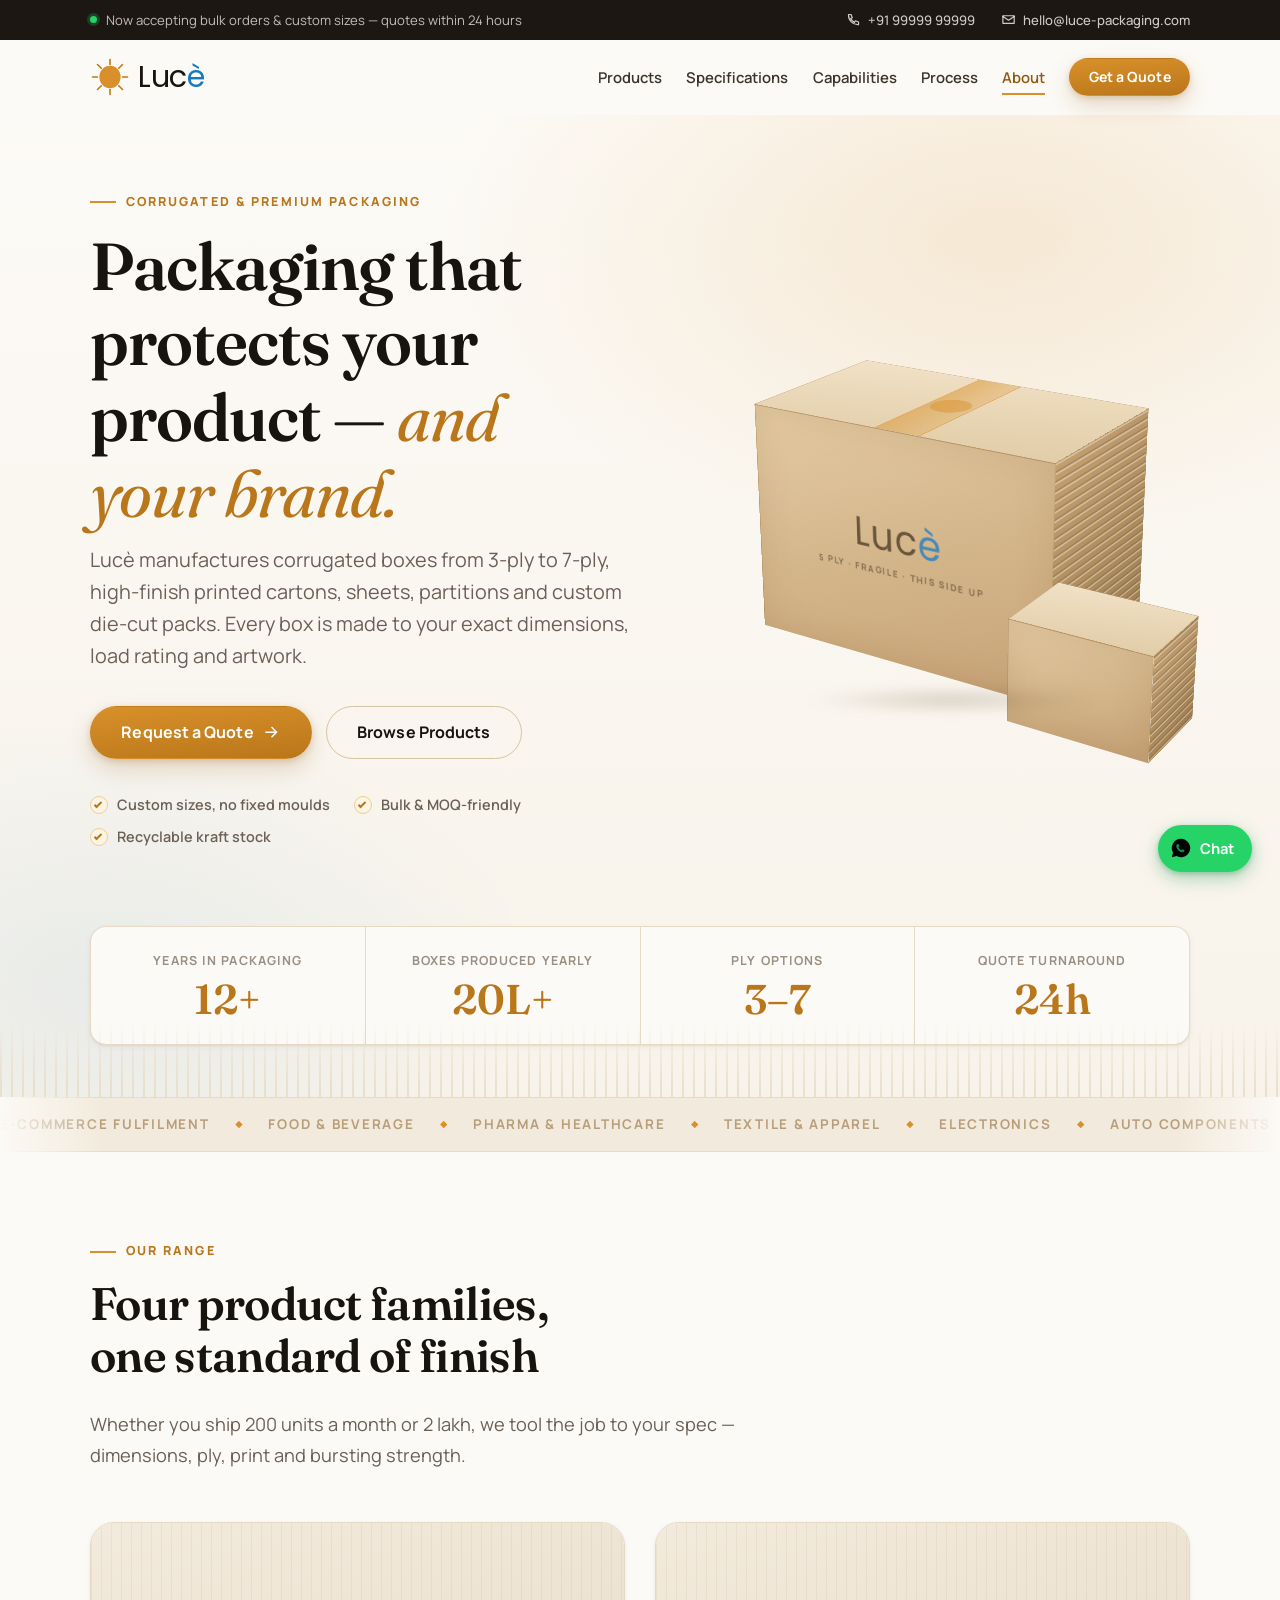
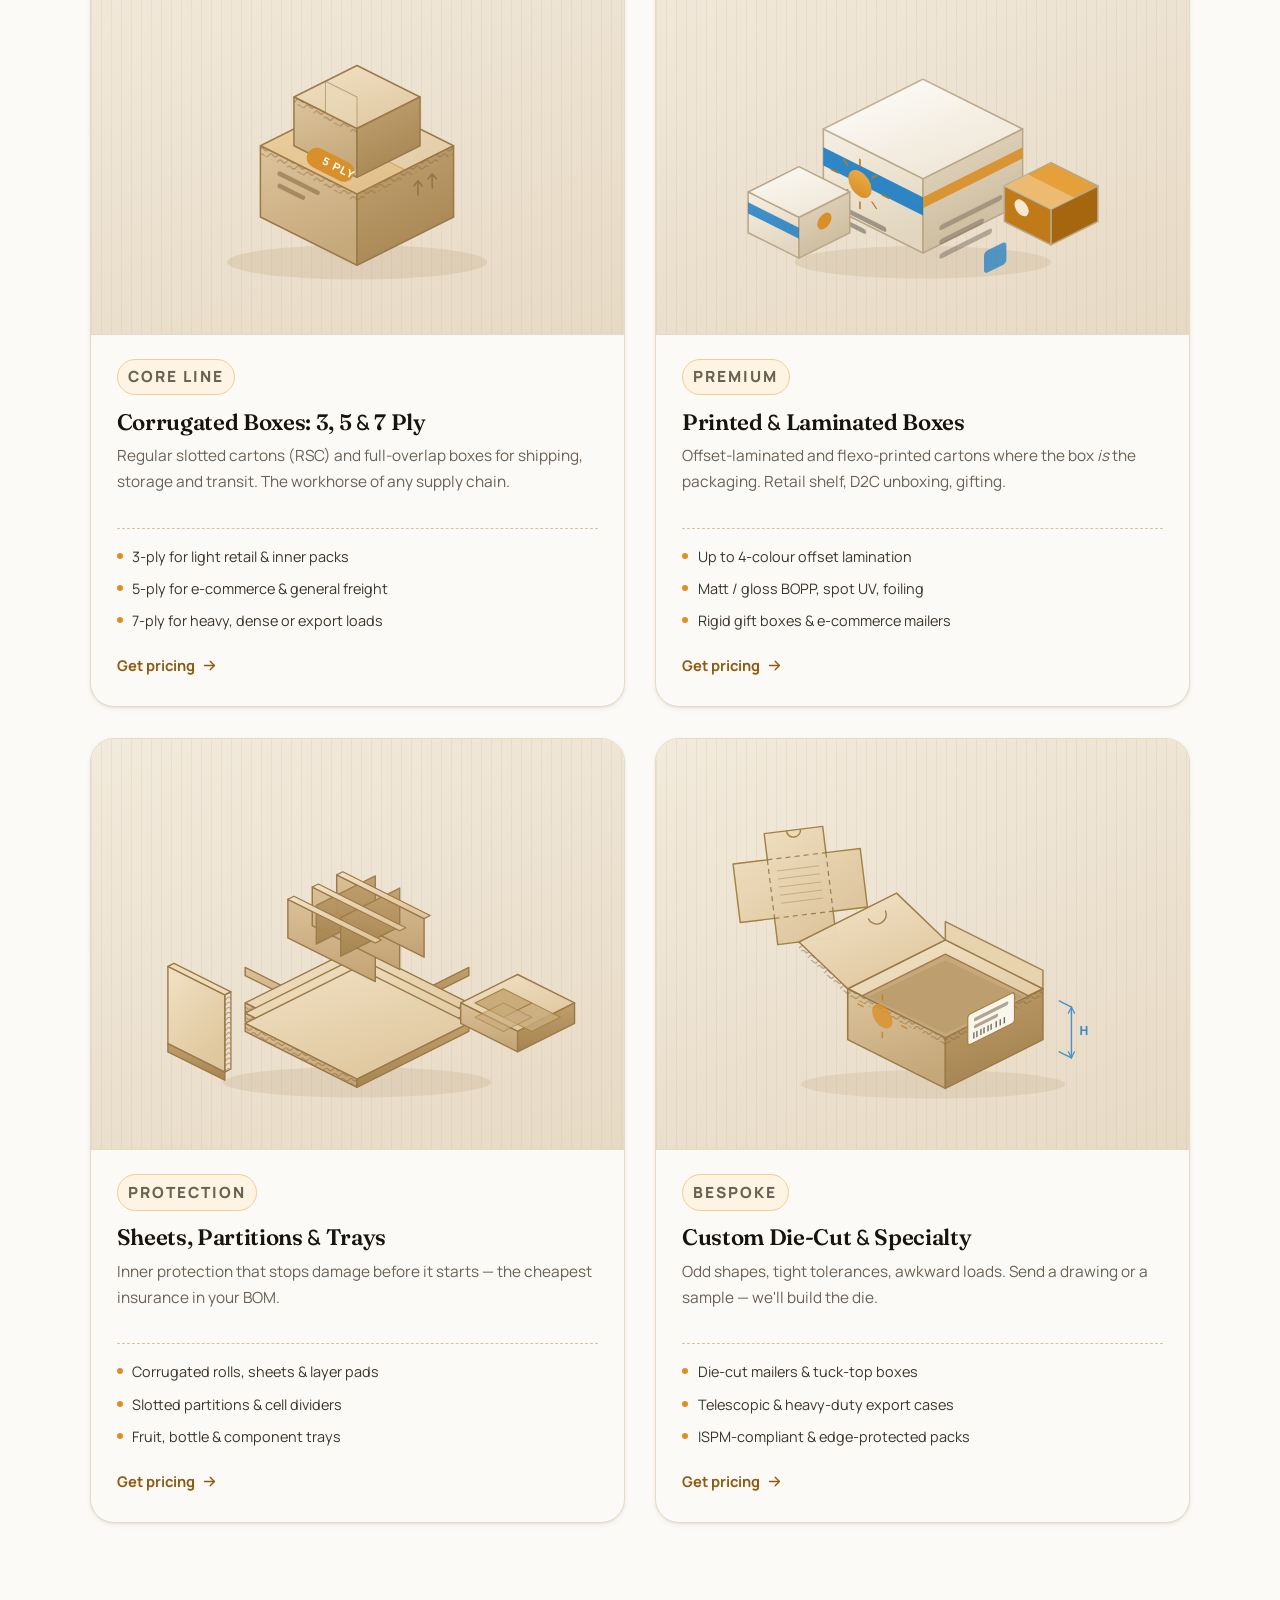
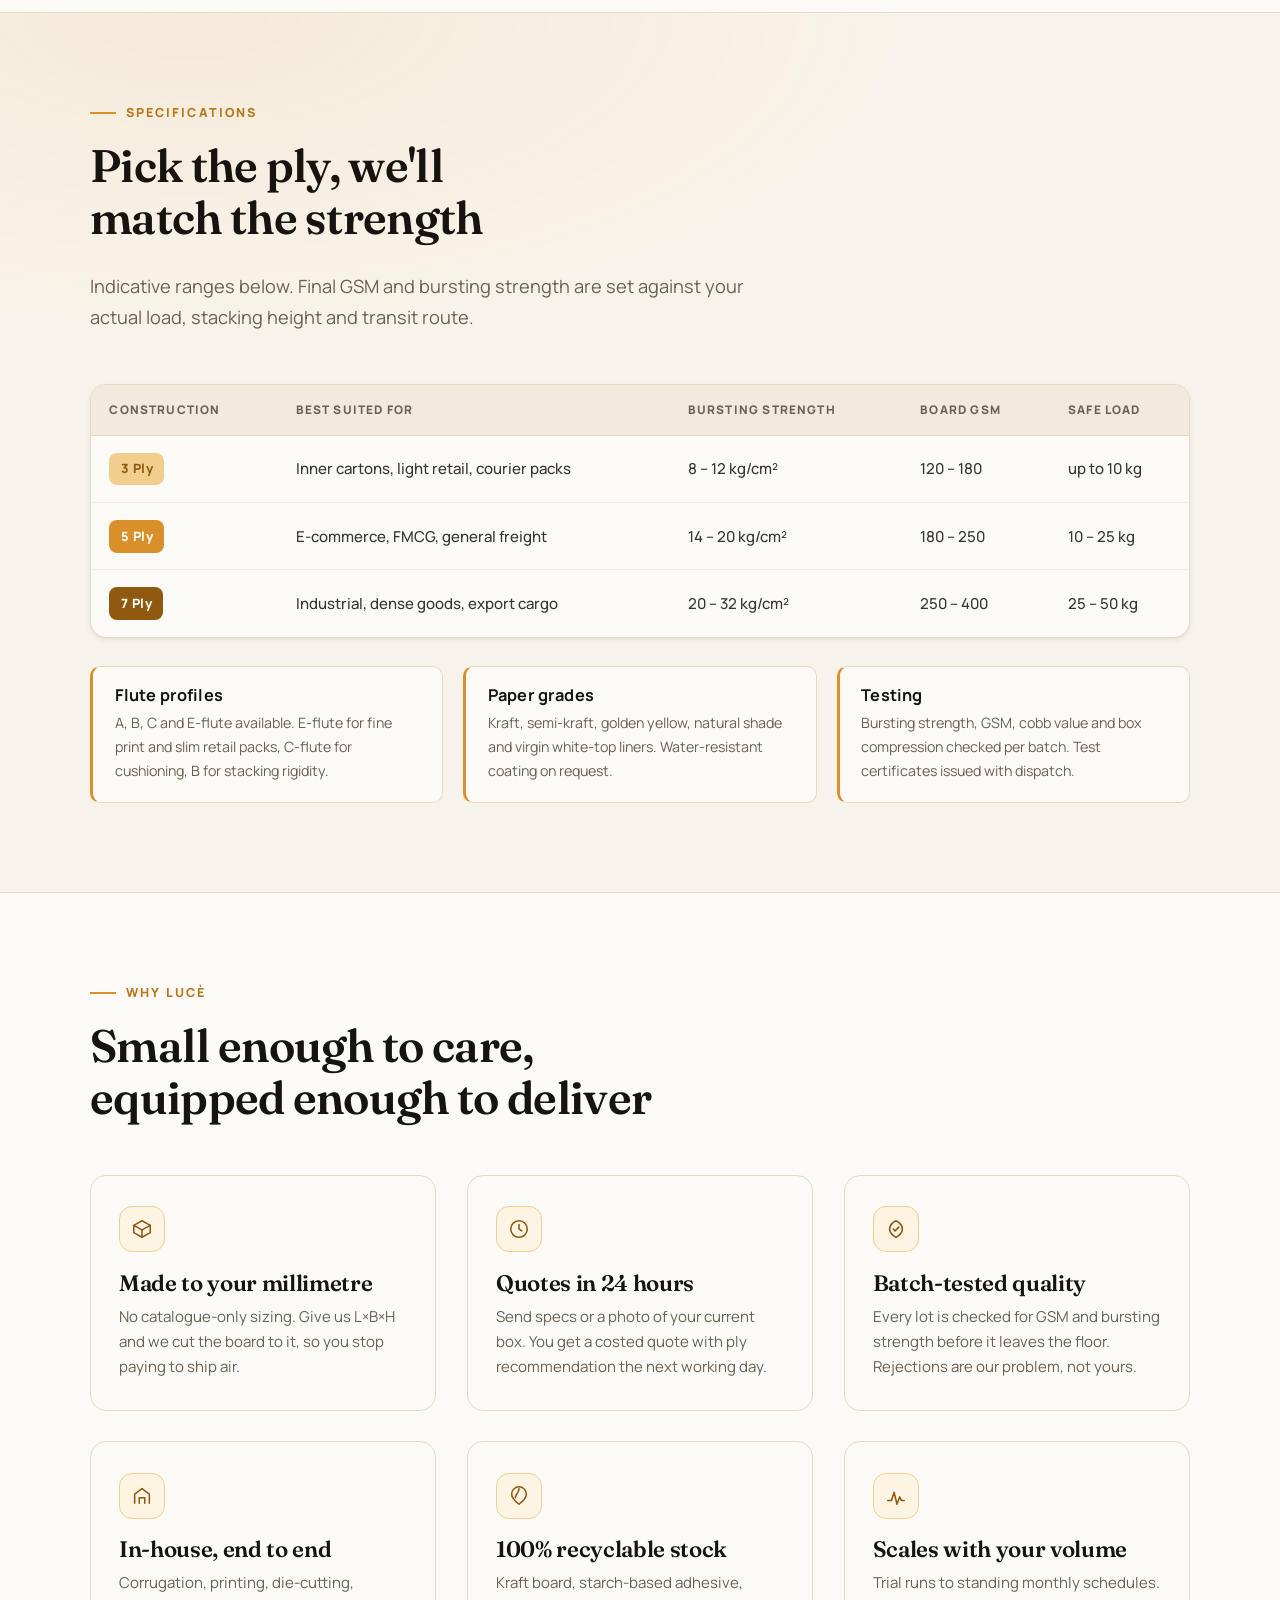
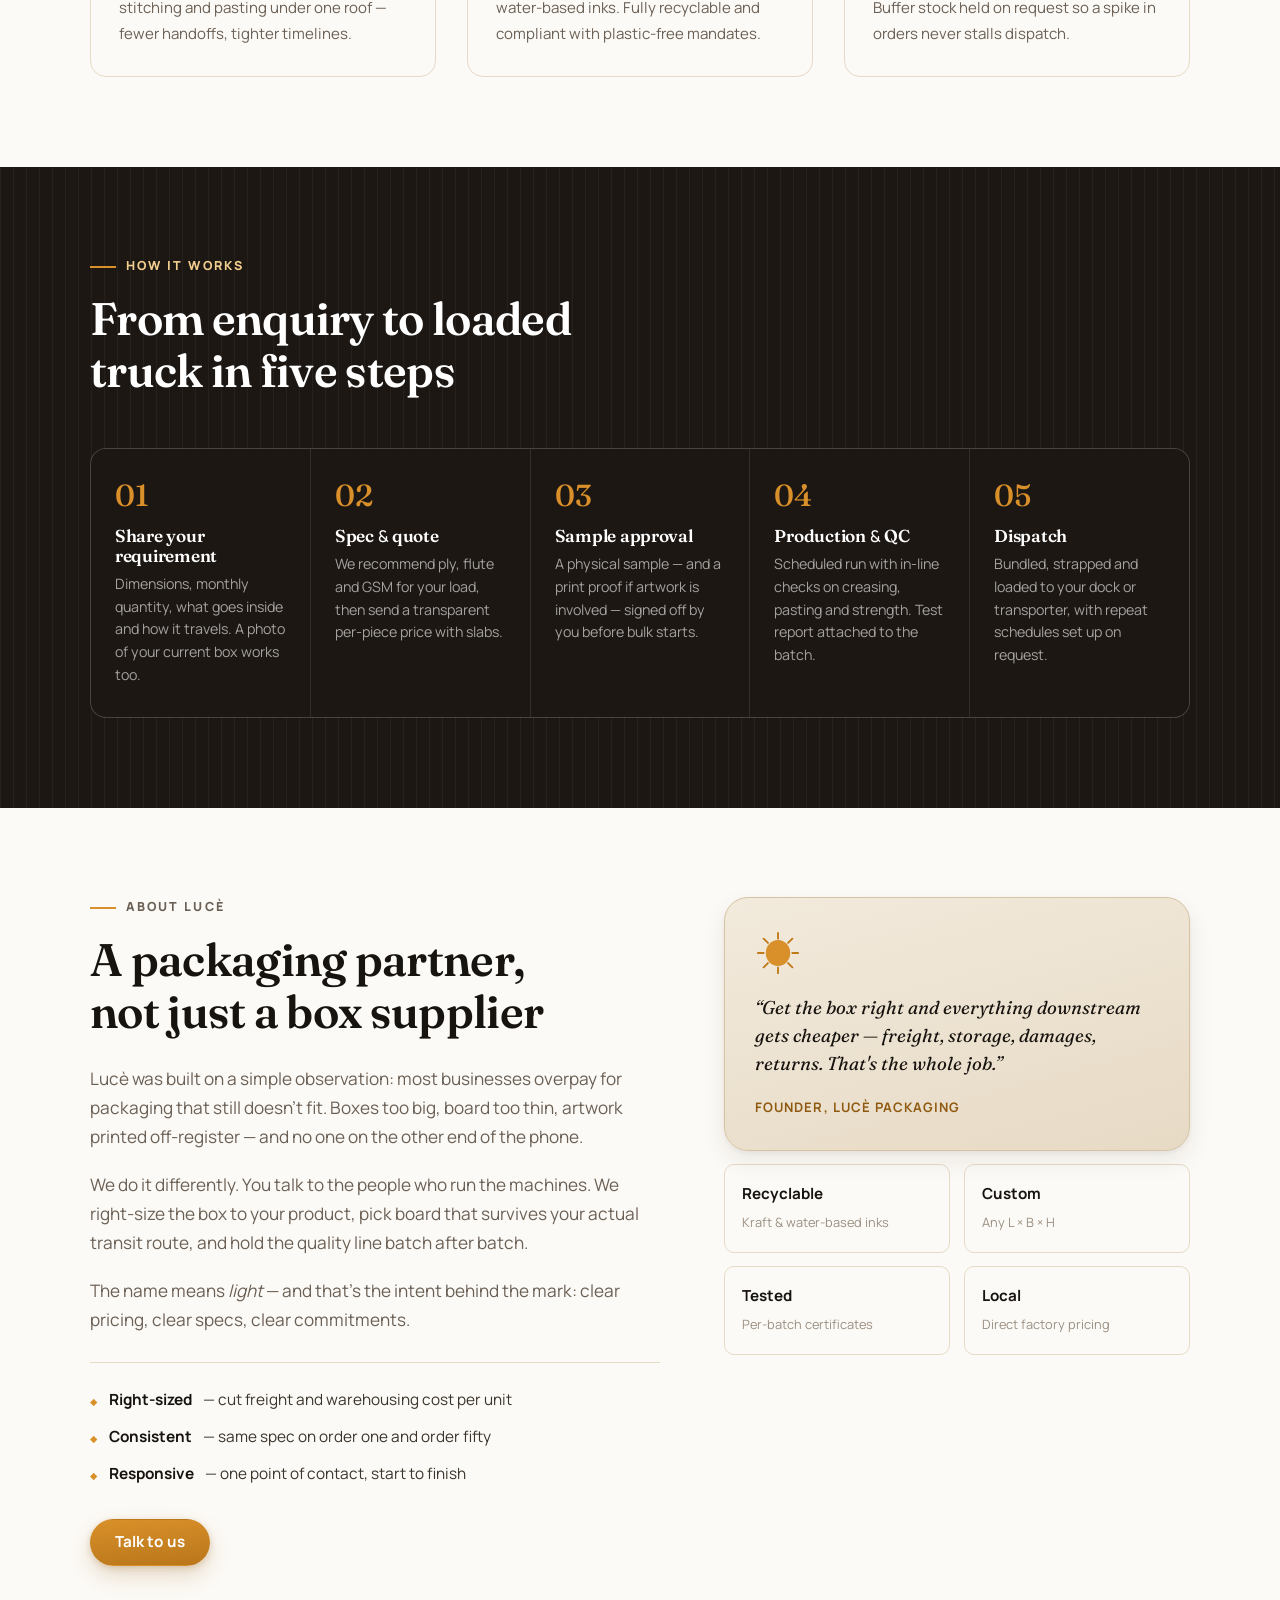
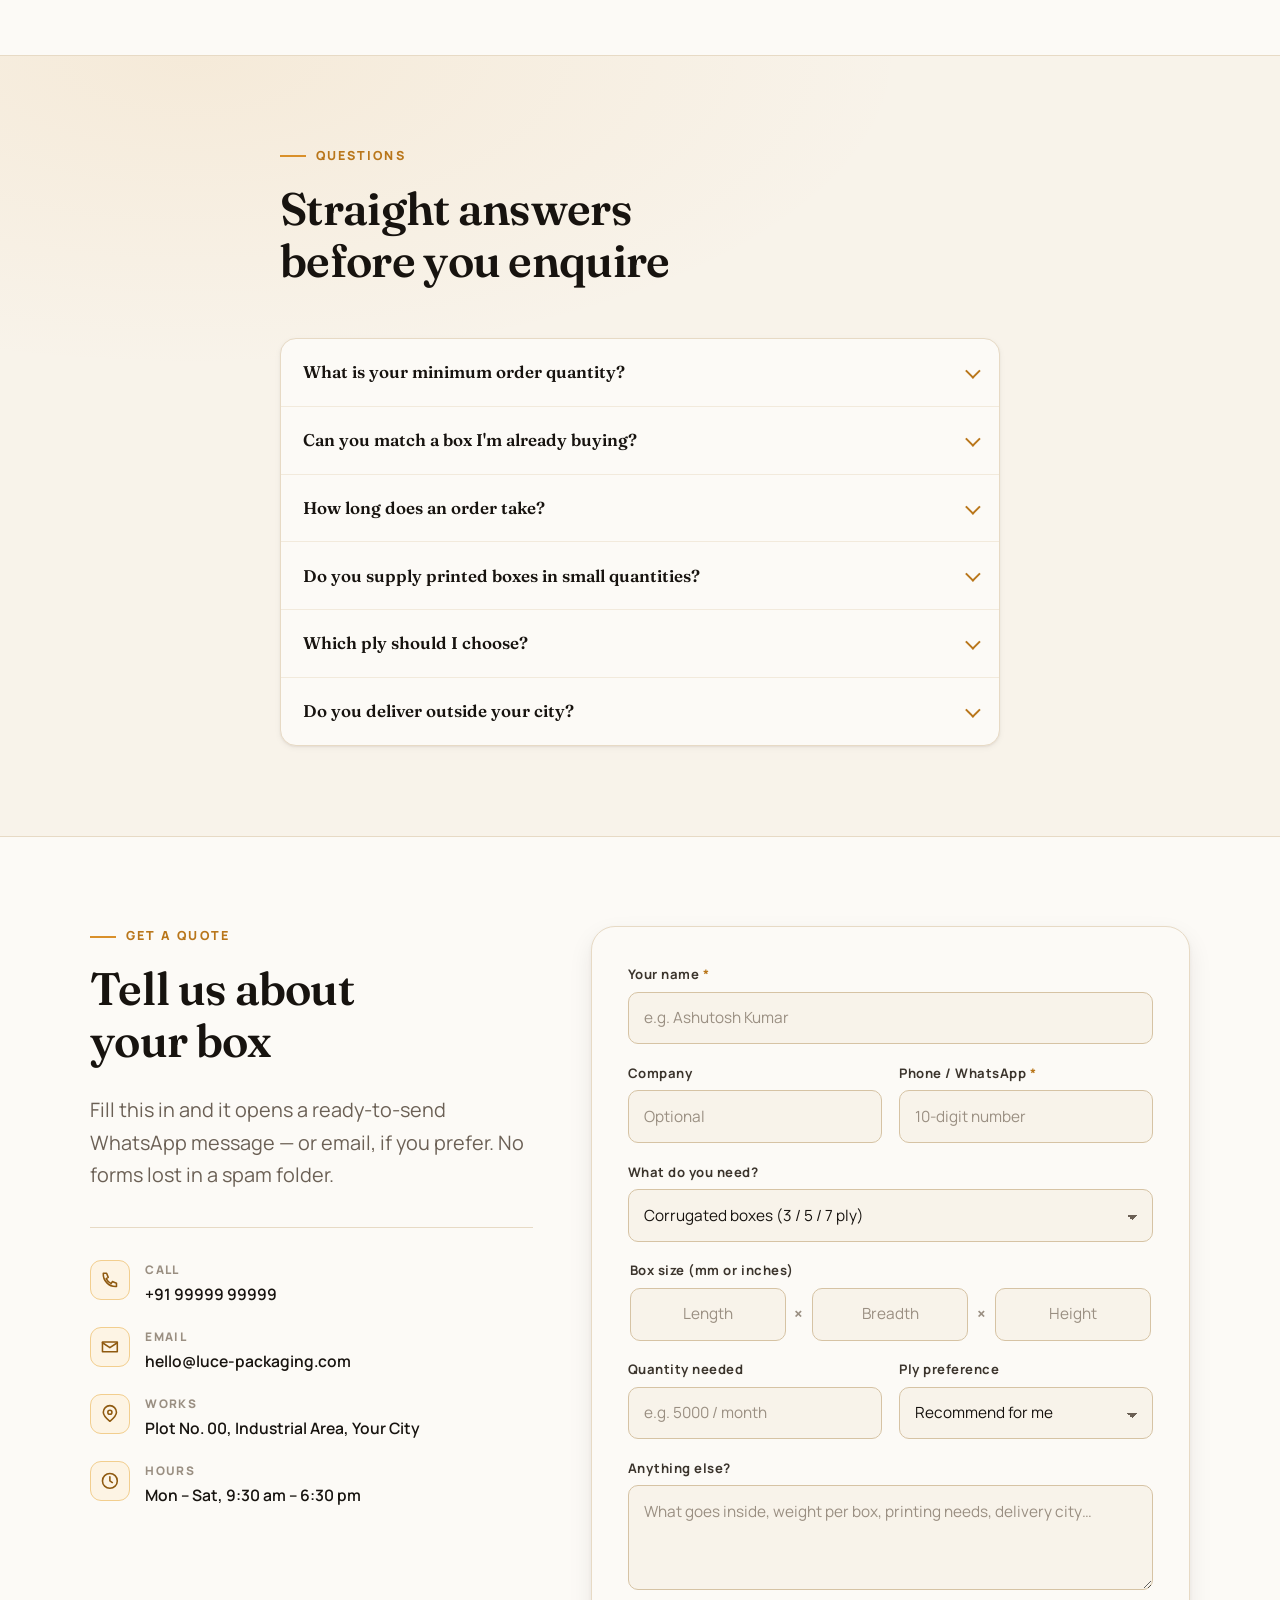
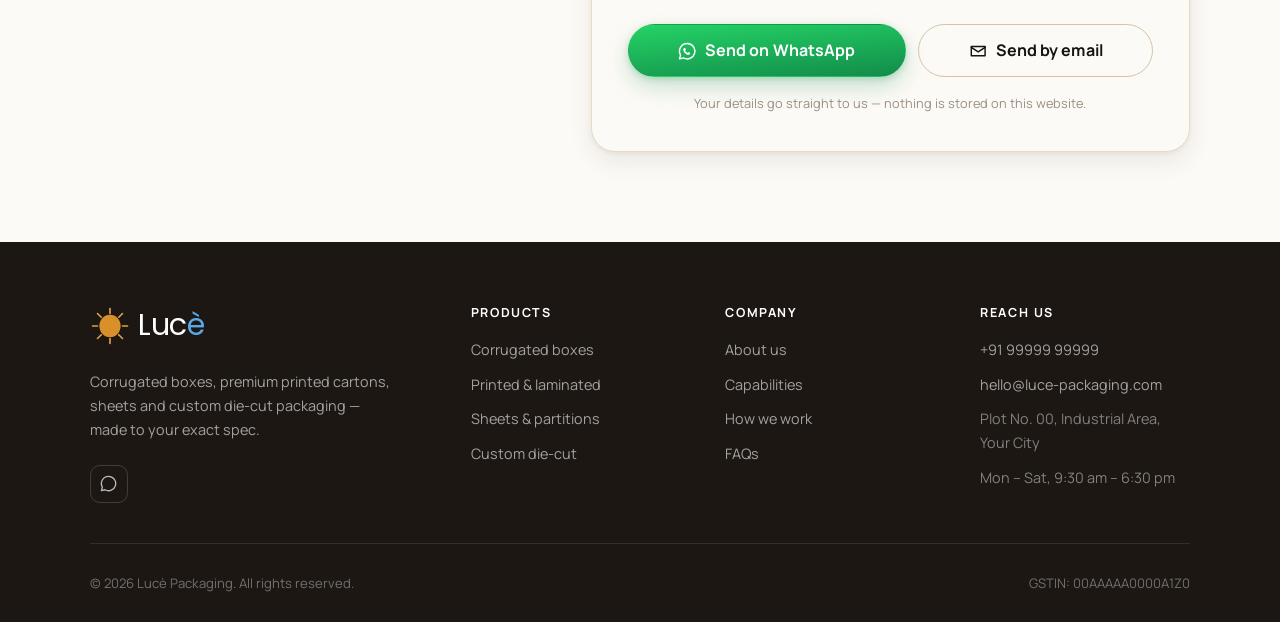
==== docs/index.html @ 80f882f8 "Convert the site to a Python static site generator The hand-written HTML is replaced by Jinja2 templ" ====
<!DOCTYPE html>
<html lang="en" class="no-js">
<head>
<meta charset="utf-8">
<meta name="viewport" content="width=device-width, initial-scale=1">
<!-- Dropped immediately so scroll-reveal styles only apply when JS can undo them.
     If JS is blocked, .no-js stays and all content renders visible. -->
<script>document.documentElement.classList.remove('no-js');</script>
<title>Lucè — Corrugated Boxes &amp; Premium Packaging Manufacturer</title>

<meta name="description" content="Lucè manufactures corrugated boxes, printed premium cartons, sheets, partitions and custom die-cut packaging. 3-ply to 7-ply, made to your exact size and strength.">
<meta name="keywords" content="corrugated box manufacturer, 5 ply boxes, printed cartons, die cut mailer, packaging sheets, partitions, export packaging">
<meta name="author" content="Lucè Packaging">
<meta name="theme-color" content="#D9902A">
<link rel="canonical" href="https://your-username.github.io/luce-packaging/">

<!-- Open Graph / social preview. Absolute URLs are required — scrapers cannot
     resolve relative paths. -->
<meta property="og:type" content="website">
<meta property="og:url" content="https://your-username.github.io/luce-packaging/">
<meta property="og:title" content="Lucè — Corrugated Boxes &amp; Premium Packaging">
<meta property="og:description" content="Corrugated boxes, printed premium cartons and custom die-cut packaging. Built to your size, strength and brand.">
<meta property="og:image" content="https://your-username.github.io/luce-packaging/static/img/og-image.png">
<meta name="twitter:card" content="summary_large_image">

<link rel="icon" href="static/img/favicon.svg" type="image/svg+xml">
<link rel="apple-touch-icon" href="static/img/favicon.svg">

<link rel="preconnect" href="https://fonts.googleapis.com">
<link rel="preconnect" href="https://fonts.gstatic.com" crossorigin>
<link href="https://fonts.googleapis.com/css2?family=Fraunces:ital,opsz,wght@0,9..144,400;0,9..144,500;0,9..144,600;1,9..144,400&family=Manrope:wght@400;500;600;700;800&family=Poppins:wght@300;400&display=swap" rel="stylesheet">

<link rel="stylesheet" href="static/css/style.css">

<!-- Contact details are rendered into the page by the build, and handed to the
     script here so the WhatsApp/email composer uses the same single source. -->
<script>window.LUCE = {"whatsapp": "919999999999", "email": "hello@luce-packaging.com", "company": "Lucè Packaging", "waValid": true};</script>

<!-- LocalBusiness structured data — helps you show up in Google -->
<script type="application/ld+json">{
  "@context": "https://schema.org",
  "@type": "LocalBusiness",
  "name": "Lucè Packaging",
  "url": "https://your-username.github.io/luce-packaging/",
  "description": "Lucè manufactures corrugated boxes, printed premium cartons, sheets, partitions and custom die-cut packaging. 3-ply to 7-ply, made to your exact size and strength.",
  "image": "https://your-username.github.io/luce-packaging/static/img/og-image.png",
  "telephone": "+919999999999",
  "email": "hello@luce-packaging.com",
  "address": {
    "@type": "PostalAddress",
    "streetAddress": "Plot No. 00, Industrial Area",
    "addressLocality": "Your City",
    "addressRegion": "Your State",
    "postalCode": "000000",
    "addressCountry": "IN"
  },
  "openingHours": "Mo-Sa 09:30-18:30"
}</script>
</head>

<body>
<a class="skip-link" href="#main">Skip to content</a>

<div class="topbar">
  <div class="wrap topbar__inner">
    <p class="topbar__note">
      <span class="dot" aria-hidden="true"></span>
      Now accepting bulk orders &amp; custom sizes — quotes within 24 hours
    </p>
    <div class="topbar__links">
      <a href="tel:+919999999999"><svg class="ico" viewBox="0 0 24 24" aria-hidden="true"><path d="M4 4h4l2 5-2.5 1.5a12 12 0 0 0 6 6L15 14l5 2v4a15 15 0 0 1-16-16Z"/></svg><span>+91 99999 99999</span></a>
      <a href="mailto:hello@luce-packaging.com"><svg class="ico" viewBox="0 0 24 24" aria-hidden="true"><path d="M3 6h18v12H3z"/><path d="m3 7 9 6 9-6"/></svg><span>hello@luce-packaging.com</span></a>
    </div>
  </div>
</div>

<header class="site-head" id="siteHead">
  <div class="wrap site-head__inner">
    <a class="logo" href="#top" aria-label="Lucè — home">
  <svg class="logo__sun" viewBox="0 0 64 64" aria-hidden="true">
  <g class="logo__rays" stroke="#C07A18" stroke-width="2.6" stroke-linecap="round">
    <line x1="32" y1="4"  x2="32" y2="12"/>
    <line x1="32" y1="52" x2="32" y2="60"/>
    <line x1="4"  y1="32" x2="12" y2="32"/>
    <line x1="52" y1="32" x2="60" y2="32"/>
    <line x1="12" y1="12" x2="18" y2="18"/>
    <line x1="46" y1="46" x2="52" y2="52"/>
    <line x1="12" y1="52" x2="18" y2="46"/>
    <line x1="46" y1="18" x2="52" y2="12"/>
  </g>
  <ellipse cx="32" cy="32" rx="17" ry="18" fill="#D9902A"/>
</svg>
  <span class="logo__word">Luc<span class="logo__accent">è</span></span>
</a>
    <nav class="nav" id="nav" aria-label="Main">      <a href="#products">Products</a>      <a href="#specs">Specifications</a>      <a href="#capability">Capabilities</a>      <a href="#process">Process</a>      <a href="#about">About</a>      <a class="btn btn--sm btn--primary nav__cta" href="#quote">Get a Quote</a>
    </nav>

    <button class="burger" id="burger" aria-label="Open menu" aria-expanded="false" aria-controls="nav">
      <span></span><span></span><span></span>
    </button>
  </div>
</header>

<main id="main">

<!-- ============================================ HERO -->
<section class="hero" id="top">
  <div class="hero__flutes" aria-hidden="true"></div>
  <div class="wrap hero__inner">

    <div class="hero__copy">
      <p class="eyebrow reveal">Corrugated &amp; Premium Packaging</p>
      <h1 class="reveal">
        Packaging that protects your product —
        <em>and your brand.</em>
      </h1>
      <p class="lede reveal">Lucè manufactures corrugated boxes from 3-ply to 7-ply, high-finish printed cartons, sheets, partitions and custom die-cut packs. Every box is made to your exact dimensions, load rating and artwork.</p>

      <div class="hero__cta reveal">
        <a class="btn btn--primary btn--lg" href="#quote">
          Request a Quote
          <svg class="ico" viewBox="0 0 24 24" aria-hidden="true"><path d="M5 12h14"/><path d="m13 6 6 6-6 6"/></svg>
        </a>
        <a class="btn btn--ghost btn--lg" href="#products">Browse Products</a>
      </div>

      <ul class="hero__ticks reveal">        <li>Custom sizes, no fixed moulds</li>        <li>Bulk &amp; MOQ-friendly</li>        <li>Recyclable kraft stock</li>      </ul>
    </div>

    <!-- Pure-CSS 3D corrugated box -->
    <div class="hero__art" aria-hidden="true">
      <div class="scene">
        <div class="box3d">
          <div class="face face--top">
            <span class="tape"></span>
            <svg class="face__mark" viewBox="0 0 64 64"><ellipse cx="32" cy="32" rx="15" ry="16" fill="#D9902A" opacity=".85"/></svg>
          </div>
          <div class="face face--front">
            <div class="stencil">
              <span class="stencil__word">Luc<i>è</i></span>
              <span class="stencil__meta">5 PLY · FRAGILE · THIS SIDE UP</span>
            </div>
          </div>
          <div class="face face--side"><span class="flutes"></span></div>
        </div>
        <div class="box3d box3d--small">
          <div class="face face--top"></div>
          <div class="face face--front"></div>
          <div class="face face--side"><span class="flutes"></span></div>
        </div>
        <div class="scene__shadow"></div>
      </div>
    </div>
  </div>

  <div class="wrap">
    <dl class="stats reveal">      <div class="stat">
        <dt>Years in packaging</dt>
        <dd><span data-count="12">12</span>+</dd>
      </div>      <div class="stat">
        <dt>Boxes produced yearly</dt>
        <dd><span data-count="20">20</span>L+</dd>
      </div>      <div class="stat">
        <dt>Ply options</dt>
        <dd>3–<span data-count="7">7</span></dd>
      </div>      <div class="stat">
        <dt>Quote turnaround</dt>
        <dd><span data-count="24">24</span>h</dd>
      </div>    </dl>
  </div>
</section>

<!-- ============================================ MARQUEE -->
<div class="marquee" aria-hidden="true">
  <div class="marquee__track">    <span>E-commerce fulfilment</span><i>◆</i>    <span>Food &amp; beverage</span><i>◆</i>    <span>Pharma &amp; healthcare</span><i>◆</i>    <span>Textile &amp; apparel</span><i>◆</i>    <span>Electronics</span><i>◆</i>    <span>Auto components</span><i>◆</i>    <span>Agri &amp; horticulture</span><i>◆</i>    <span>Export cargo</span><i>◆</i>    <span>E-commerce fulfilment</span><i>◆</i>    <span>Food &amp; beverage</span><i>◆</i>    <span>Pharma &amp; healthcare</span><i>◆</i>    <span>Textile &amp; apparel</span><i>◆</i>    <span>Electronics</span><i>◆</i>    <span>Auto components</span><i>◆</i>    <span>Agri &amp; horticulture</span><i>◆</i>    <span>Export cargo</span><i>◆</i>  </div>
</div>

<!-- ============================================ PRODUCTS -->
<section class="section" id="products">
  <div class="wrap">
    <header class="sec-head reveal">
      <p class="eyebrow">Our Range</p>
      <h2>Four product families, one standard of finish</h2>
      <p class="sec-head__sub">Whether you ship 200 units a month or 2 lakh, we tool the job to your spec — dimensions, ply, print and bursting strength.</p>
    </header>

    <div class="cards">      <article class="card reveal">
        <div class="card__media">
          <img src="static/img/prod-corrugated.svg" alt="Stacked plain corrugated shipping cartons in kraft brown" loading="lazy" width="480" height="360">
        </div>
        <div class="card__body">
          <p class="card__tag">Core line</p>
          <h3>Corrugated Boxes: 3, 5 <span class="amp">&amp;</span> 7 Ply</h3>
          <p>Regular slotted cartons (RSC) and full-overlap boxes for shipping, storage and transit. The workhorse of any supply chain.</p>
          <ul class="card__list">            <li>3-ply for light retail &amp; inner packs</li>            <li>5-ply for e-commerce &amp; general freight</li>            <li>7-ply for heavy, dense or export loads</li>          </ul>
          <a class="link-arrow" href="#quote">Get pricing<svg class="ico" viewBox="0 0 24 24" aria-hidden="true"><path d="M5 12h14"/><path d="m13 6 6 6-6 6"/></svg></a>
        </div>
      </article>      <article class="card reveal">
        <div class="card__media">
          <img src="static/img/prod-printed.svg" alt="Multi-colour printed premium gift and mailer boxes" loading="lazy" width="480" height="360">
        </div>
        <div class="card__body">
          <p class="card__tag">Premium</p>
          <h3>Printed <span class="amp">&amp;</span> Laminated Boxes</h3>
          <p>Offset-laminated and flexo-printed cartons where the box <em>is</em> the packaging. Retail shelf, D2C unboxing, gifting.</p>
          <ul class="card__list">            <li>Up to 4-colour offset lamination</li>            <li>Matt / gloss BOPP, spot UV, foiling</li>            <li>Rigid gift boxes &amp; e-commerce mailers</li>          </ul>
          <a class="link-arrow" href="#quote">Get pricing<svg class="ico" viewBox="0 0 24 24" aria-hidden="true"><path d="M5 12h14"/><path d="m13 6 6 6-6 6"/></svg></a>
        </div>
      </article>      <article class="card reveal">
        <div class="card__media">
          <img src="static/img/prod-sheets.svg" alt="Corrugated sheets, partition dividers and layer pads" loading="lazy" width="480" height="360">
        </div>
        <div class="card__body">
          <p class="card__tag">Protection</p>
          <h3>Sheets, Partitions <span class="amp">&amp;</span> Trays</h3>
          <p>Inner protection that stops damage before it starts — the cheapest insurance in your BOM.</p>
          <ul class="card__list">            <li>Corrugated rolls, sheets &amp; layer pads</li>            <li>Slotted partitions &amp; cell dividers</li>            <li>Fruit, bottle &amp; component trays</li>          </ul>
          <a class="link-arrow" href="#quote">Get pricing<svg class="ico" viewBox="0 0 24 24" aria-hidden="true"><path d="M5 12h14"/><path d="m13 6 6 6-6 6"/></svg></a>
        </div>
      </article>      <article class="card reveal">
        <div class="card__media">
          <img src="static/img/prod-diecut.svg" alt="Custom die-cut mailer box shown flat and assembled" loading="lazy" width="480" height="360">
        </div>
        <div class="card__body">
          <p class="card__tag">Bespoke</p>
          <h3>Custom Die-Cut <span class="amp">&amp;</span> Specialty</h3>
          <p>Odd shapes, tight tolerances, awkward loads. Send a drawing or a sample — we'll build the die.</p>
          <ul class="card__list">            <li>Die-cut mailers &amp; tuck-top boxes</li>            <li>Telescopic &amp; heavy-duty export cases</li>            <li>ISPM-compliant &amp; edge-protected packs</li>          </ul>
          <a class="link-arrow" href="#quote">Get pricing<svg class="ico" viewBox="0 0 24 24" aria-hidden="true"><path d="M5 12h14"/><path d="m13 6 6 6-6 6"/></svg></a>
        </div>
      </article>    </div>
  </div>
</section>

<!-- ============================================ SPECS -->
<section class="section section--kraft" id="specs">
  <div class="wrap">
    <header class="sec-head reveal">
      <p class="eyebrow">Specifications</p>
      <h2>Pick the ply, we&#39;ll match the strength</h2>
      <p class="sec-head__sub">Indicative ranges below. Final GSM and bursting strength are set against your actual load, stacking height and transit route.</p>
    </header>

    <div class="table-scroll reveal">
      <table class="spec-table">
        <caption class="sr-only">Corrugated board specifications by ply count</caption>
        <thead>
          <tr>            <th scope="col">Construction</th>            <th scope="col">Best suited for</th>            <th scope="col">Bursting strength</th>            <th scope="col">Board GSM</th>            <th scope="col">Safe load</th>          </tr>
        </thead>
        <tbody>          <tr>
            <th scope="row"><span class="ply-chip ply-chip--3">3 Ply</span></th>            <td>Inner cartons, light retail, courier packs</td>            <td>8 – 12 kg/cm²</td>            <td>120 – 180</td>            <td>up to 10 kg</td>          </tr>          <tr>
            <th scope="row"><span class="ply-chip ply-chip--5">5 Ply</span></th>            <td>E-commerce, FMCG, general freight</td>            <td>14 – 20 kg/cm²</td>            <td>180 – 250</td>            <td>10 – 25 kg</td>          </tr>          <tr>
            <th scope="row"><span class="ply-chip ply-chip--7">7 Ply</span></th>            <td>Industrial, dense goods, export cargo</td>            <td>20 – 32 kg/cm²</td>            <td>250 – 400</td>            <td>25 – 50 kg</td>          </tr>        </tbody>
      </table>
    </div>

    <div class="spec-notes reveal">      <div class="note">
        <h4>Flute profiles</h4>
        <p>A, B, C and E-flute available. E-flute for fine print and slim retail packs, C-flute for cushioning, B for stacking rigidity.</p>
      </div>      <div class="note">
        <h4>Paper grades</h4>
        <p>Kraft, semi-kraft, golden yellow, natural shade and virgin white-top liners. Water-resistant coating on request.</p>
      </div>      <div class="note">
        <h4>Testing</h4>
        <p>Bursting strength, GSM, cobb value and box compression checked per batch. Test certificates issued with dispatch.</p>
      </div>    </div>
  </div>
</section>

<!-- ============================================ CAPABILITIES -->
<section class="section" id="capability">
  <div class="wrap">
    <header class="sec-head reveal">
      <p class="eyebrow">Why Lucè</p>
      <h2>Small enough to care, equipped enough to deliver</h2>
    </header>

    <div class="feature-grid">      <div class="feature reveal">
        <svg class="feature__ico" viewBox="0 0 24 24" aria-hidden="true"><path d="M3 8l9-5 9 5-9 5-9-5Z"/><path d="M3 8v8l9 5 9-5V8"/><path d="M12 13v8"/></svg>
        <h3>Made to your millimetre</h3>
        <p>No catalogue-only sizing. Give us L×B×H and we cut the board to it, so you stop paying to ship air.</p>
      </div>      <div class="feature reveal">
        <svg class="feature__ico" viewBox="0 0 24 24" aria-hidden="true"><circle cx="12" cy="12" r="9"/><path d="M12 7v5l3 2"/></svg>
        <h3>Quotes in 24 hours</h3>
        <p>Send specs or a photo of your current box. You get a costed quote with ply recommendation the next working day.</p>
      </div>      <div class="feature reveal">
        <svg class="feature__ico" viewBox="0 0 24 24" aria-hidden="true"><path d="M12 3s7 3 7 9-7 9-7 9-7-3-7-9 7-9 7-9Z"/><path d="M9 12l2 2 4-4"/></svg>
        <h3>Batch-tested quality</h3>
        <p>Every lot is checked for GSM and bursting strength before it leaves the floor. Rejections are our problem, not yours.</p>
      </div>      <div class="feature reveal">
        <svg class="feature__ico" viewBox="0 0 24 24" aria-hidden="true"><path d="M4 20V10l8-6 8 6v10"/><path d="M9 20v-6h6v6"/></svg>
        <h3>In-house, end to end</h3>
        <p>Corrugation, printing, die-cutting, stitching and pasting under one roof — fewer handoffs, tighter timelines.</p>
      </div>      <div class="feature reveal">
        <svg class="feature__ico" viewBox="0 0 24 24" aria-hidden="true"><path d="M12 21c5-4 8-7.5 8-11a8 8 0 1 0-16 0c0 3.5 3 7 8 11Z"/><path d="M12 4c0 5-4 6-4 10"/></svg>
        <h3>100% recyclable stock</h3>
        <p>Kraft board, starch-based adhesive, water-based inks. Fully recyclable and compliant with plastic-free mandates.</p>
      </div>      <div class="feature reveal">
        <svg class="feature__ico" viewBox="0 0 24 24" aria-hidden="true"><path d="M3 17h4l3-9 3 13 3-8 2 4h3"/></svg>
        <h3>Scales with your volume</h3>
        <p>Trial runs to standing monthly schedules. Buffer stock held on request so a spike in orders never stalls dispatch.</p>
      </div>    </div>
  </div>
</section>

<!-- ============================================ PROCESS -->
<section class="section section--dark" id="process">
  <div class="wrap">
    <header class="sec-head sec-head--light reveal">
      <p class="eyebrow">How it works</p>
      <h2>From enquiry to loaded truck in five steps</h2>
    </header>

    <ol class="steps">      <li class="step reveal">
        <span class="step__num">01</span>
        <h3>Share your requirement</h3>
        <p>Dimensions, monthly quantity, what goes inside and how it travels. A photo of your current box works too.</p>
      </li>      <li class="step reveal">
        <span class="step__num">02</span>
        <h3>Spec <span class="amp">&amp;</span> quote</h3>
        <p>We recommend ply, flute and GSM for your load, then send a transparent per-piece price with slabs.</p>
      </li>      <li class="step reveal">
        <span class="step__num">03</span>
        <h3>Sample approval</h3>
        <p>A physical sample — and a print proof if artwork is involved — signed off by you before bulk starts.</p>
      </li>      <li class="step reveal">
        <span class="step__num">04</span>
        <h3>Production <span class="amp">&amp;</span> QC</h3>
        <p>Scheduled run with in-line checks on creasing, pasting and strength. Test report attached to the batch.</p>
      </li>      <li class="step reveal">
        <span class="step__num">05</span>
        <h3>Dispatch</h3>
        <p>Bundled, strapped and loaded to your dock or transporter, with repeat schedules set up on request.</p>
      </li>    </ol>
  </div>
</section>

<!-- ============================================ ABOUT -->
<section class="section" id="about">
  <div class="wrap about">
    <div class="about__copy reveal">
      <p class="eyebrow">About Lucè</p>
      <h2>A packaging partner, not just a box supplier</h2>      <p>Lucè was built on a simple observation: most businesses overpay for packaging that still doesn't fit. Boxes too big, board too thin, artwork printed off-register — and no one on the other end of the phone.</p>      <p>We do it differently. You talk to the people who run the machines. We right-size the box to your product, pick board that survives your actual transit route, and hold the quality line batch after batch.</p>      <p>The name means <em>light</em> — and that's the intent behind the mark: clear pricing, clear specs, clear commitments.</p>
      <ul class="about__points">        <li><strong>Right-sized</strong> — cut freight and warehousing cost per unit</li>        <li><strong>Consistent</strong> — same spec on order one and order fifty</li>        <li><strong>Responsive</strong> — one point of contact, start to finish</li>      </ul>

      <a class="btn btn--primary" href="#quote">Talk to us</a>
    </div>

    <aside class="about__panel reveal">
      <div class="panel-card">
        <svg class="panel-card__sun" viewBox="0 0 64 64" aria-hidden="true">
  <g stroke="#C07A18" stroke-width="2.6" stroke-linecap="round">
    <line x1="32" y1="4"  x2="32" y2="12"/>
    <line x1="32" y1="52" x2="32" y2="60"/>
    <line x1="4"  y1="32" x2="12" y2="32"/>
    <line x1="52" y1="32" x2="60" y2="32"/>
    <line x1="12" y1="12" x2="18" y2="18"/>
    <line x1="46" y1="46" x2="52" y2="52"/>
    <line x1="12" y1="52" x2="18" y2="46"/>
    <line x1="46" y1="18" x2="52" y2="12"/>
  </g>
  <ellipse cx="32" cy="32" rx="17" ry="18" fill="#D9902A"/>
</svg>
        <blockquote>&ldquo;Get the box right and everything downstream gets cheaper — freight, storage, damages, returns. That&#39;s the whole job.&rdquo;</blockquote>
        <p class="panel-card__by">Founder, Lucè Packaging</p>
      </div>

      <div class="mini-grid">        <div class="mini"><strong>Recyclable</strong><span>Kraft &amp; water-based inks</span></div>        <div class="mini"><strong>Custom</strong><span>Any L × B × H</span></div>        <div class="mini"><strong>Tested</strong><span>Per-batch certificates</span></div>        <div class="mini"><strong>Local</strong><span>Direct factory pricing</span></div>      </div>
    </aside>
  </div>
</section>

<!-- ============================================ FAQ -->
<section class="section section--kraft" id="faq">
  <div class="wrap wrap--narrow">
    <header class="sec-head reveal">
      <p class="eyebrow">Questions</p>
      <h2>Straight answers before you enquire</h2>
    </header>

    <div class="faq reveal">      <details>
        <summary>What is your minimum order quantity?</summary>
        <p>It depends on the size and whether printing is involved. Plain corrugated boxes start low, printed cartons need a larger run to justify plate and die costs. Tell us your monthly volume and we&#39;ll tell you honestly whether it&#39;s viable — or suggest a cheaper route.</p>
      </details>      <details>
        <summary>Can you match a box I&#39;m already buying?</summary>
        <p>Yes. Send a photo with a measuring tape across the length, or courier a sample. We&#39;ll reverse-engineer the size, ply and board grade and quote against it like-for-like.</p>
      </details>      <details>
        <summary>How long does an order take?</summary>
        <p>Plain repeat orders typically dispatch within a few working days of confirmation. First-time printed jobs take longer because of die-making and proofing. You get a committed date with the quote, not a vague estimate.</p>
      </details>      <details>
        <summary>Do you supply printed boxes in small quantities?</summary>
        <p>For low volumes we usually suggest a plain box with a single-colour flexo print or a printed label — you get branding without paying for offset lamination setup. We&#39;ll walk you through the cost difference.</p>
      </details>      <details>
        <summary>Which ply should I choose?</summary>
        <p>Rough guide: under 10 kg and travelling short distances, 3-ply. E-commerce or general freight, 5-ply. Heavy, dense or export, 7-ply. Stacking height matters as much as weight — share both and we&#39;ll spec it properly.</p>
      </details>      <details>
        <summary>Do you deliver outside your city?</summary>
        <p>Yes, through transporters for bulk consignments. Freight is quoted separately and transparently so you can compare against your own logistics.</p>
      </details>    </div>
  </div>
</section>

<!-- ============================================ QUOTE -->
<section class="section" id="quote">
  <div class="wrap">
    <div class="quote">

      <div class="quote__intro reveal">
        <p class="eyebrow">Get a quote</p>
        <h2>Tell us about your box</h2>
        <p class="lede">Fill this in and it opens a ready-to-send WhatsApp message — or email, if you prefer. No forms lost in a spam folder.</p>

        <ul class="quote__contact">
          <li>
            <span class="quote__ico"><svg class="ico" viewBox="0 0 24 24" aria-hidden="true"><path d="M4 4h4l2 5-2.5 1.5a12 12 0 0 0 6 6L15 14l5 2v4a15 15 0 0 1-16-16Z"/></svg></span>
            <div><strong>Call</strong><a href="tel:+919999999999">+91 99999 99999</a></div>
          </li>
          <li>
            <span class="quote__ico"><svg class="ico" viewBox="0 0 24 24" aria-hidden="true"><path d="M3 6h18v12H3z"/><path d="m3 7 9 6 9-6"/></svg></span>
            <div><strong>Email</strong><a href="mailto:hello@luce-packaging.com">hello@luce-packaging.com</a></div>
          </li>
          <li>
            <span class="quote__ico"><svg class="ico" viewBox="0 0 24 24" aria-hidden="true"><path d="M12 21c5-4 8-7.5 8-11a8 8 0 1 0-16 0c0 3.5 3 7 8 11Z"/><circle cx="12" cy="10" r="2.5"/></svg></span>
            <div><strong>Works</strong><span>Plot No. 00, Industrial Area, Your City</span></div>
          </li>
          <li>
            <span class="quote__ico"><svg class="ico" viewBox="0 0 24 24" aria-hidden="true"><circle cx="12" cy="12" r="9"/><path d="M12 7v5l3 2"/></svg></span>
            <div><strong>Hours</strong><span>Mon – Sat, 9:30 am – 6:30 pm</span></div>
          </li>
        </ul>
      </div>

      <form class="quote__form reveal" id="quoteForm" novalidate>
        <div class="field">
          <label for="qName">Your name <span aria-hidden="true">*</span></label>
          <input id="qName" name="name" type="text" autocomplete="name" required placeholder="e.g. Ashutosh Kumar">
          <p class="field__err" data-err-for="qName"></p>
        </div>

        <div class="field-row">
          <div class="field">
            <label for="qCompany">Company</label>
            <input id="qCompany" name="company" type="text" autocomplete="organization" placeholder="Optional">
          </div>
          <div class="field">
            <label for="qPhone">Phone / WhatsApp <span aria-hidden="true">*</span></label>
            <input id="qPhone" name="phone" type="tel" inputmode="tel" autocomplete="tel" required placeholder="10-digit number">
            <p class="field__err" data-err-for="qPhone"></p>
          </div>
        </div>

        <div class="field">
          <label for="qProduct">What do you need?</label>
          <select id="qProduct" name="product">            <option>Corrugated boxes (3 / 5 / 7 ply)</option>            <option>Printed &amp; laminated premium boxes</option>            <option>Sheets, partitions &amp; trays</option>            <option>Custom die-cut / specialty</option>            <option>Not sure — need advice</option>          </select>
        </div>

        <fieldset class="field">
          <legend>Box size (mm or inches)</legend>
          <div class="dims">
            <input id="qL" name="length" type="text" inputmode="decimal" placeholder="Length" aria-label="Length">
            <span aria-hidden="true">×</span>
            <input id="qB" name="breadth" type="text" inputmode="decimal" placeholder="Breadth" aria-label="Breadth">
            <span aria-hidden="true">×</span>
            <input id="qH" name="height" type="text" inputmode="decimal" placeholder="Height" aria-label="Height">
          </div>
        </fieldset>

        <div class="field-row">
          <div class="field">
            <label for="qQty">Quantity needed</label>
            <input id="qQty" name="qty" type="text" inputmode="numeric" placeholder="e.g. 5000 / month">
          </div>
          <div class="field">
            <label for="qPly">Ply preference</label>
            <select id="qPly" name="ply">              <option>Recommend for me</option>              <option>3 Ply</option>              <option>5 Ply</option>              <option>7 Ply</option>            </select>
          </div>
        </div>

        <div class="field">
          <label for="qMsg">Anything else?</label>
          <textarea id="qMsg" name="message" rows="3" placeholder="What goes inside, weight per box, printing needs, delivery city…"></textarea>
        </div>

        <div class="quote__actions">
          <button class="btn btn--wa btn--lg" type="submit" data-send="whatsapp">
            <svg class="ico ico--wa" viewBox="0 0 24 24" aria-hidden="true">
  <path d="M12 2a10 10 0 0 0-8.7 15L2 22l5.1-1.3A10 10 0 1 0 12 2Z"/>
  <path d="M8.5 7.8c.4-.1.8 0 1 .4l.7 1.4c.2.3.1.7-.1.9l-.5.5c-.2.2-.2.4-.1.6a6 6 0 0 0 2.5 2.5c.2.1.5.1.6-.1l.5-.5c.2-.2.6-.3.9-.1l1.4.7c.4.2.5.6.4 1-.2.9-1 1.6-2 1.6-3.3 0-7-3.7-7-7 0-1 .7-1.8 1.7-2Z"
        fill="#fff" stroke="none"/>
</svg>
            Send on WhatsApp
          </button>
          <button class="btn btn--ghost btn--lg" type="button" data-send="email">
            <svg class="ico" viewBox="0 0 24 24" aria-hidden="true"><path d="M3 6h18v12H3z"/><path d="m3 7 9 6 9-6"/></svg>
            Send by email
          </button>
        </div>

        <p class="quote__fineprint">
          Your details go straight to us — nothing is stored on this website.
        </p>
        <p class="form-status" id="formStatus" role="status" aria-live="polite"></p>
      </form>

    </div>
  </div>
</section>

</main>

<footer class="site-foot">
  <div class="wrap">
    <div class="foot-top">

      <div class="foot-brand">
        <a class="logo logo--foot" href="#top" aria-label="Lucè — home">
  <svg class="logo__sun" viewBox="0 0 64 64" aria-hidden="true">
  <g class="logo__rays" stroke="#E0A44A" stroke-width="2.6" stroke-linecap="round">
    <line x1="32" y1="4"  x2="32" y2="12"/>
    <line x1="32" y1="52" x2="32" y2="60"/>
    <line x1="4"  y1="32" x2="12" y2="32"/>
    <line x1="52" y1="32" x2="60" y2="32"/>
    <line x1="12" y1="12" x2="18" y2="18"/>
    <line x1="46" y1="46" x2="52" y2="52"/>
    <line x1="12" y1="52" x2="18" y2="46"/>
    <line x1="46" y1="18" x2="52" y2="12"/>
  </g>
  <ellipse cx="32" cy="32" rx="17" ry="18" fill="#D9902A"/>
</svg>
  <span class="logo__word">Luc<span class="logo__accent">è</span></span>
</a>
        <p>Corrugated boxes, premium printed cartons, sheets and custom die-cut packaging — made to your exact spec.</p>
        <div class="foot-social">
          <a href="https://wa.me/919999999999" aria-label="WhatsApp" target="_blank" rel="noopener"><svg class="ico" viewBox="0 0 24 24" aria-hidden="true"><path d="M12 2a10 10 0 0 0-8.7 15L2 22l5.1-1.3A10 10 0 1 0 12 2Z"/></svg></a>        </div>
      </div>      <nav class="foot-col" aria-label="Products">
        <h4>Products</h4>        <a href="#products">Corrugated boxes</a>        <a href="#products">Printed &amp; laminated</a>        <a href="#products">Sheets &amp; partitions</a>        <a href="#products">Custom die-cut</a>      </nav>      <nav class="foot-col" aria-label="Company">
        <h4>Company</h4>        <a href="#about">About us</a>        <a href="#capability">Capabilities</a>        <a href="#process">How we work</a>        <a href="#faq">FAQs</a>      </nav>
      <div class="foot-col">
        <h4>Reach us</h4>
        <a href="tel:+919999999999">+91 99999 99999</a>
        <a href="mailto:hello@luce-packaging.com">hello@luce-packaging.com</a>
        <span>Plot No. 00, Industrial Area, Your City</span>
        <span>Mon – Sat, 9:30 am – 6:30 pm</span>
      </div>
    </div>

    <div class="foot-bottom">
      <p>&copy; 2026 Lucè Packaging. All rights reserved.</p>      <p class="foot-bottom__gst">GSTIN: 00AAAAA0000A1Z0</p>    </div>
  </div>
</footer>

<a class="wa-float" href="https://wa.me/919999999999" target="_blank" rel="noopener" aria-label="Chat with us on WhatsApp">
  <svg class="" viewBox="0 0 24 24" aria-hidden="true">
  <path d="M12 2a10 10 0 0 0-8.7 15L2 22l5.1-1.3A10 10 0 1 0 12 2Z"/>
  <path d="M8.5 7.8c.4-.1.8 0 1 .4l.7 1.4c.2.3.1.7-.1.9l-.5.5c-.2.2-.2.4-.1.6a6 6 0 0 0 2.5 2.5c.2.1.5.1.6-.1l.5-.5c.2-.2.6-.3.9-.1l1.4.7c.4.2.5.6.4 1-.2.9-1 1.6-2 1.6-3.3 0-7-3.7-7-7 0-1 .7-1.8 1.7-2Z"
        fill="#128C4A" stroke="none"/>
</svg>
  <span>Chat</span>
</a>

<script src="static/js/main.js" defer></script>
</body>
</html>
---- docs/static/css/style.css ----
/* ==========================================================================
   Lucè Packaging — stylesheet
   Palette is derived directly from the logo: orange sun, blue accent, grey rule.
   ========================================================================== */

/* ---------- Design tokens ---------- */
:root {
  /* Brand */
  --sun:        #D9902A;
  --sun-deep:   #B9761A;
  --sun-dark:   #8F5A10;
  --sun-soft:   #F2CE8E;
  --sun-wash:   #FDF4E4;
  --blue:       #1479C4;
  --blue-deep:  #0E5B96;
  --rule:       #A9A9A9;

  /* Kraft paper neutrals */
  --paper:      #FCFAF6;
  --kraft-50:   #F8F3EA;
  --kraft-100:  #F2EADC;
  --kraft-200:  #E7DAC5;
  --kraft-300:  #D6C3A4;
  --kraft-400:  #B79E7B;

  /* Ink */
  --ink:        #17130F;
  --ink-700:    #3B342C;
  --ink-500:    #6B6055;
  --ink-300:    #9A8F82;

  /* Dark section */
  --night:      #1C1713;
  --night-2:    #272016;

  /* Utility */
  --wa:         #25D366;
  --wa-deep:    #128C4A;

  /* Type */
  --font-display: "Fraunces", Georgia, "Times New Roman", serif;
  --font-body:    "Manrope", system-ui, -apple-system, "Segoe UI", sans-serif;
  --font-logo:    "Poppins", var(--font-body);

  /* Space & shape */
  --wrap:       1180px;
  --radius:     16px;
  --radius-lg:  24px;
  --radius-sm:  10px;

  /* Elevation — warm-tinted, never pure black */
  --sh-sm:  0 1px 2px rgba(35, 24, 10, .06), 0 2px 6px rgba(35, 24, 10, .05);
  --sh-md:  0 2px 4px rgba(35, 24, 10, .05), 0 10px 24px rgba(35, 24, 10, .08);
  --sh-lg:  0 4px 8px rgba(35, 24, 10, .05), 0 24px 56px rgba(35, 24, 10, .13);

  --ease:   cubic-bezier(.22, .61, .36, 1);
}

/* ---------- Reset ---------- */
*, *::before, *::after { box-sizing: border-box; }

html {
  scroll-behavior: smooth;
  /* clears the sticky header when jumping to an anchor */
  scroll-padding-top: 92px;
  -webkit-text-size-adjust: 100%;
}

body {
  margin: 0;
  font-family: var(--font-body);
  font-size: clamp(1rem, .97rem + .18vw, 1.075rem);
  line-height: 1.68;
  color: var(--ink-700);
  background: var(--paper);
  -webkit-font-smoothing: antialiased;
  overflow-x: hidden;
}

img, svg { display: block; max-width: 100%; }
img { height: auto; }
ul, ol { margin: 0; padding: 0; list-style: none; }
figure { margin: 0; }

h1, h2, h3, h4 {
  font-family: var(--font-display);
  font-weight: 600;
  color: var(--ink);
  line-height: 1.14;
  letter-spacing: -.015em;
  margin: 0 0 .6em;
  text-wrap: balance;
}
h1 { font-size: clamp(2.35rem, 1.5rem + 4vw, 4.15rem); }
h2 { font-size: clamp(1.85rem, 1.25rem + 2.4vw, 2.85rem); }
h3 { font-size: clamp(1.15rem, 1.05rem + .5vw, 1.4rem); }
h4 { font-size: 1.02rem; font-family: var(--font-body); font-weight: 700; letter-spacing: .01em; }

h1 em, h2 em {
  font-style: italic;
  font-weight: 400;
  color: var(--sun-deep);
}

/* Fraunces' ampersand becomes a decorative swash at display optical sizes and
   reads as a symbol rather than an "&". Render it in the body face instead. */
.amp {
  font-family: var(--font-body);
  font-weight: 500;
  font-size: .94em;
}

p { margin: 0 0 1.1em; }
p:last-child { margin-bottom: 0; }
em { font-style: italic; }

a { color: var(--blue-deep); text-decoration: none; }
a:hover { color: var(--blue); }

button { font: inherit; cursor: pointer; }

/* Visible, brand-coloured focus for keyboard users */
:focus-visible {
  outline: 3px solid var(--blue);
  outline-offset: 3px;
  border-radius: 4px;
}

.sr-only {
  position: absolute; width: 1px; height: 1px;
  padding: 0; margin: -1px; overflow: hidden;
  clip: rect(0 0 0 0); white-space: nowrap; border: 0;
}

.skip-link {
  position: absolute; left: 50%; top: -60px;
  transform: translateX(-50%);
  z-index: 200;
  background: var(--ink); color: #fff;
  padding: .7rem 1.2rem; border-radius: 0 0 10px 10px;
  font-weight: 600;
  transition: top .18s var(--ease);
}
.skip-link:focus { top: 0; color: #fff; }

/* ---------- Layout ---------- */
.wrap {
  width: 100%;
  max-width: var(--wrap);
  margin-inline: auto;
  padding-inline: clamp(1.15rem, 4vw, 2.5rem);
}
.wrap--narrow { max-width: 800px; }

.section { padding: clamp(4rem, 7vw, 7.5rem) 0; }

.section--kraft {
  background:
    radial-gradient(1100px 480px at 15% 0%, rgba(217,144,42,.09), transparent 65%),
    var(--kraft-50);
  border-block: 1px solid var(--kraft-200);
}

.section--dark {
  background: var(--night);
  color: rgba(255,255,255,.76);
  position: relative;
  overflow: hidden;
}
/* faint corrugated flutes across the dark band */
.section--dark::before {
  content: "";
  position: absolute; inset: 0;
  background: repeating-linear-gradient(90deg,
    rgba(255,255,255,.045) 0 1px, transparent 1px 13px);
  pointer-events: none;
}
.section--dark .wrap { position: relative; }

/* ---------- Shared bits ---------- */
.eyebrow {
  font-size: .78rem;
  font-weight: 800;
  letter-spacing: .17em;
  text-transform: uppercase;
  color: var(--sun-deep);
  margin: 0 0 1rem;
  display: flex; align-items: center; gap: .6rem;
}
.eyebrow::before {
  content: "";
  width: 26px; height: 2px;
  background: var(--sun);
  flex: none;
}

.sec-head { max-width: 660px; margin-bottom: clamp(2.5rem, 4vw, 3.75rem); }
.sec-head__sub { color: var(--ink-500); font-size: 1.06em; }
.sec-head--light h2 { color: #fff; }
.sec-head--light .sec-head__sub { color: rgba(255,255,255,.62); }
.sec-head--light .eyebrow { color: var(--sun-soft); }

.lede {
  font-size: clamp(1.06rem, 1rem + .35vw, 1.24rem);
  color: var(--ink-500);
  line-height: 1.62;
}

.ico {
  width: 1.15em; height: 1.15em;
  flex: none;
  fill: none;
  stroke: currentColor;
  stroke-width: 1.9;
  stroke-linecap: round;
  stroke-linejoin: round;
}

/* ---------- Buttons ---------- */
.btn {
  --btn-bg: var(--sun);
  --btn-fg: #fff;
  display: inline-flex;
  align-items: center;
  justify-content: center;
  gap: .55rem;
  padding: .82rem 1.5rem;
  border: 1px solid transparent;
  border-radius: 999px;
  background: var(--btn-bg);
  color: var(--btn-fg);
  font-weight: 700;
  font-size: .95rem;
  letter-spacing: .005em;
  line-height: 1.2;
  cursor: pointer;
  white-space: nowrap;
  transition: transform .18s var(--ease), box-shadow .18s var(--ease),
              background-color .18s var(--ease), color .18s var(--ease);
}
.btn:hover { transform: translateY(-2px); color: var(--btn-fg); }
.btn:active { transform: translateY(0); }

.btn--primary {
  background: linear-gradient(175deg, var(--sun) 0%, var(--sun-deep) 100%);
  box-shadow: 0 2px 6px rgba(143,90,16,.22), 0 10px 22px rgba(143,90,16,.2);
}
.btn--primary:hover { box-shadow: 0 4px 10px rgba(143,90,16,.26), 0 16px 34px rgba(143,90,16,.26); }

.btn--ghost {
  --btn-fg: var(--ink);
  background: transparent;
  border-color: var(--kraft-300);
}
.btn--ghost:hover { background: var(--kraft-100); border-color: var(--kraft-400); }

.btn--wa {
  background: linear-gradient(175deg, var(--wa) 0%, var(--wa-deep) 100%);
  box-shadow: 0 2px 6px rgba(18,140,74,.22), 0 10px 22px rgba(18,140,74,.22);
}
.btn--wa .ico--wa { stroke: #fff; }

.btn--lg { padding: 1rem 1.9rem; font-size: 1rem; }
.btn--sm { padding: .6rem 1.15rem; font-size: .875rem; }

.link-arrow {
  display: inline-flex; align-items: center; gap: .4rem;
  font-weight: 700; font-size: .92rem;
  color: var(--sun-dark);
  margin-top: .35rem;
}
.link-arrow .ico { transition: transform .2s var(--ease); }
.link-arrow:hover { color: var(--sun-deep); }
.link-arrow:hover .ico { transform: translateX(4px); }

/* ==========================================================================
   TOP BAR
   ========================================================================== */
.topbar {
  background: var(--night);
  color: rgba(255,255,255,.72);
  font-size: .82rem;
}
.topbar__inner {
  display: flex; align-items: center; justify-content: space-between;
  gap: 1rem; min-height: 40px;
}
.topbar__note { margin: 0; display: flex; align-items: center; gap: .55rem; }
.topbar .dot {
  width: 7px; height: 7px; border-radius: 50%;
  background: var(--wa);
  box-shadow: 0 0 0 3px rgba(37,211,102,.22);
  animation: pulse 2.4s ease-in-out infinite;
}
@keyframes pulse {
  50% { box-shadow: 0 0 0 6px rgba(37,211,102,0); }
}
.topbar__links { display: flex; gap: 1.6rem; }
.topbar__links a {
  display: inline-flex; align-items: center; gap: .45rem;
  color: rgba(255,255,255,.78); font-weight: 500;
}
.topbar__links a:hover { color: var(--sun-soft); }

@media (max-width: 860px) {
  .topbar__links a:nth-child(2) { display: none; }
}
@media (max-width: 560px) {
  .topbar__note { display: none; }
  .topbar__inner { justify-content: center; }
}

/* ==========================================================================
   HEADER
   ========================================================================== */
.site-head {
  position: sticky; top: 0; z-index: 100;
  background: rgba(252,250,246,.86);
  backdrop-filter: blur(14px) saturate(140%);
  -webkit-backdrop-filter: blur(14px) saturate(140%);
  border-bottom: 1px solid transparent;
  transition: border-color .25s var(--ease), box-shadow .25s var(--ease),
              background-color .25s var(--ease);
}
.site-head.is-stuck {
  border-bottom-color: var(--kraft-200);
  box-shadow: var(--sh-sm);
  background: rgba(252,250,246,.95);
}
.site-head__inner {
  display: flex; align-items: center; justify-content: space-between;
  gap: 1.5rem; min-height: 74px;
}

/* --- Logo (rebuilt from the supplied mark) --- */
.logo {
  display: inline-flex; align-items: center; gap: .5rem;
  color: var(--ink);
  flex: none;
}
.logo__sun { width: 40px; height: 40px; flex: none; }
.logo__rays { transform-origin: 32px 32px; }
.logo:hover .logo__rays { animation: spin 9s linear infinite; }
@keyframes spin { to { transform: rotate(360deg); } }

.logo__word {
  font-family: var(--font-logo);
  font-weight: 400;
  font-size: 1.9rem;
  line-height: 1;
  letter-spacing: -.01em;
  color: var(--ink);
}
.logo__accent { color: var(--blue); }

.logo--foot { color: #fff; }
.logo--foot .logo__word { color: #fff; }
.logo--foot .logo__accent { color: #59A9E8; }

/* --- Nav --- */
.nav { display: flex; align-items: center; gap: clamp(.9rem, 1.9vw, 1.9rem); }
.nav > a:not(.btn) {
  position: relative;
  color: var(--ink-700);
  font-weight: 600;
  font-size: .93rem;
  padding: .35rem 0;
}
.nav > a:not(.btn)::after {
  content: "";
  position: absolute; left: 0; right: 100%; bottom: 0;
  height: 2px; background: var(--sun);
  transition: right .28s var(--ease);
}
.nav > a:not(.btn):hover { color: var(--ink); }
.nav > a:not(.btn):hover::after,
.nav > a.is-active::after { right: 0; }
.nav > a.is-active { color: var(--sun-dark); }

/* Flex column with an explicit gap, so the bar spacing (2px bar + 5px gap =
   7px between centres) is a known number the X transform can match exactly. */
.burger {
  display: none;
  width: 44px; height: 44px;
  border: 1px solid var(--kraft-300);
  border-radius: 12px;
  background: transparent;
  padding: 0;
  flex-direction: column;
  align-items: center;
  justify-content: center;
  gap: 5px;
}
.burger span {
  display: block;
  width: 20px; height: 2px;
  margin: 0;
  background: var(--ink);
  border-radius: 2px;
  transition: transform .26s var(--ease), opacity .18s var(--ease);
}
.burger[aria-expanded="true"] span:nth-child(1) { transform: translateY(7px) rotate(45deg); }
.burger[aria-expanded="true"] span:nth-child(2) { opacity: 0; }
.burger[aria-expanded="true"] span:nth-child(3) { transform: translateY(-7px) rotate(-45deg); }

@media (max-width: 940px) {
  .burger { display: flex; }
  /* Absolute inside the sticky header, so the drawer always opens flush
     beneath it — no JS offset to keep in sync while scrolling. */
  .nav {
    position: absolute;
    top: 100%;
    left: 0;
    right: 0;
    flex-direction: column;
    align-items: stretch;
    gap: 0;
    max-height: min(70vh, 520px);
    background: var(--paper);
    border-top: 1px solid var(--kraft-200);
    border-bottom: 1px solid var(--kraft-200);
    box-shadow: var(--sh-md);
    padding: .5rem clamp(1.15rem, 4vw, 2.5rem) 1.75rem;
    overflow-y: auto;
    overscroll-behavior: contain;
    /* hidden but still hit-test-safe */
    opacity: 0;
    visibility: hidden;
    transform: translateY(-8px);
    transition: opacity .22s var(--ease), transform .22s var(--ease), visibility .22s;
  }
  .nav.is-open { opacity: 1; visibility: visible; transform: none; }
  .nav > a:not(.btn) {
    padding: 1.05rem .25rem;
    border-bottom: 1px solid var(--kraft-100);
    font-size: 1.05rem;
  }
  .nav > a:not(.btn)::after { display: none; }
  .nav__cta { margin-top: 1.4rem; align-self: flex-start; }
  body.nav-open { overflow: hidden; }
}

/* ==========================================================================
   HERO
   ========================================================================== */
.hero {
  position: relative;
  padding: clamp(3rem, 6vw, 6rem) 0 clamp(2.5rem, 4vw, 4rem);
  background:
    radial-gradient(900px 520px at 78% 12%, rgba(217,144,42,.16), transparent 62%),
    radial-gradient(720px 460px at 8% 88%, rgba(20,121,196,.07), transparent 60%),
    linear-gradient(180deg, var(--paper) 0%, var(--kraft-50) 100%);
  overflow: hidden;
}
/* corrugated flute texture along the bottom edge */
.hero__flutes {
  position: absolute; inset: auto 0 0 0; height: 74px;
  background:
    repeating-linear-gradient(90deg,
      var(--kraft-200) 0 2px, transparent 2px 11px);
  mask-image: linear-gradient(180deg, transparent, #000 85%);
  -webkit-mask-image: linear-gradient(180deg, transparent, #000 85%);
  opacity: .75;
  pointer-events: none;
}

.hero__inner {
  position: relative;
  display: grid;
  grid-template-columns: minmax(0, 1.08fr) minmax(0, .92fr);
  gap: clamp(2rem, 5vw, 4.5rem);
  align-items: center;
}

.hero__copy h1 { margin-bottom: .75rem; }
.hero__copy .lede { max-width: 50ch; }

.hero__cta {
  display: flex; flex-wrap: wrap; gap: .85rem;
  margin-top: 2.1rem;
}

.hero__ticks {
  display: flex; flex-wrap: wrap;
  gap: .5rem 1.5rem;
  margin-top: 2.1rem;
  font-size: .9rem;
  font-weight: 600;
  color: var(--ink-500);
}
.hero__ticks li {
  position: relative;
  display: flex; align-items: center; gap: .55rem;
}
/* ::before is the disc, ::after the tick drawn from two borders — a single
   diagonal gradient reads as a "prohibited" slash, so keep them separate. */
.hero__ticks li::before {
  content: "";
  width: 18px; height: 18px; flex: none;
  border-radius: 50%;
  background: var(--sun-wash);
  border: 1.5px solid var(--sun-soft);
}
.hero__ticks li::after {
  content: "";
  position: absolute;
  left: 6px; top: 50%;
  width: 4px; height: 8px;
  border-right: 2px solid var(--sun-deep);
  border-bottom: 2px solid var(--sun-deep);
  transform: translateY(-62%) rotate(45deg);
}

/* ---------- Pure-CSS 3D box ----------
   Geometry is driven by one unit (--u) sized against the art container, so the
   whole stack scales proportionally without breaking the 3D maths.
   --u falls back to a fixed px on browsers without container query units.     */
.hero__art { container-type: inline-size; }

.scene {
  position: relative;
  aspect-ratio: 1 / .92;
  display: grid;
  place-items: center;
  perspective: 1500px;
  perspective-origin: 50% 42%;
  --u: 2px;
  --u: .5cqw;
}

.box3d {
  --w: calc(140 * var(--u));
  --h: calc(100 * var(--u));
  --d: calc(80 * var(--u));
  position: relative;
  width: var(--w);
  height: var(--h);
  transform-style: preserve-3d;
  transform: rotateX(-20deg) rotateY(-32deg);
  animation: float 7s ease-in-out infinite;
}
@keyframes float {
  50% { transform: rotateX(-20deg) rotateY(-32deg) translateY(-14px); }
}

.box3d .face {
  position: absolute;
  border: 1px solid rgba(122,84,30,.28);
  backface-visibility: hidden;
}

/* front — full W × H, pushed forward by half the depth */
.face--front {
  inset: 0;
  background: linear-gradient(160deg, #E4CBA3 0%, #D3B489 55%, #C6A377 100%);
  transform: translateZ(calc(var(--d) / 2));
  display: grid; place-items: center;
  box-shadow: inset 0 0 40px rgba(120,80,28,.14);
}

/* top — W × D, centred vertically then laid flat and lifted */
.face--top {
  left: 0;
  width: var(--w);
  height: var(--d);
  top: calc((var(--h) - var(--d)) / 2);
  background: linear-gradient(160deg, #F1E1C6 0%, #E2CDA8 100%);
  transform: rotateX(90deg) translateZ(calc(var(--h) / 2));
  display: grid; place-items: center;
  overflow: hidden;
}

/* right side — D × H, centred horizontally then swung out */
.face--side {
  top: 0;
  width: var(--d);
  height: var(--h);
  left: calc((var(--w) - var(--d)) / 2);
  background: linear-gradient(160deg, #C39F70 0%, #9C7C4F 100%);
  transform: rotateY(90deg) translateZ(calc(var(--w) / 2));
  overflow: hidden;
}

/* corrugated flute edge on the side face */
.flutes {
  position: absolute; inset: 0;
  background:
    repeating-linear-gradient(0deg,
      rgba(255,255,255,.34) 0 2px,
      rgba(90,60,20,.2) 2px 4px,
      transparent 4px 9px);
}

/* packing tape down the top face */
.tape {
  position: absolute;
  left: 50%; top: 0; bottom: 0;
  width: 15%;
  transform: translateX(-50%);
  background: linear-gradient(90deg, rgba(217,144,42,.5), rgba(217,144,42,.28));
  border-inline: 1px solid rgba(217,144,42,.55);
}
.face__mark { width: 26%; opacity: .55; position: relative; }

/* stencilled brand on the front face */
.stencil { text-align: center; transform: rotate(-1deg); }
.stencil__word {
  display: block;
  font-family: var(--font-logo);
  font-size: clamp(1.6rem, 4.4vw, 2.6rem);
  color: rgba(37,25,10,.62);
  letter-spacing: .02em;
  line-height: 1;
}
.stencil__word i { color: rgba(20,121,196,.72); font-style: normal; }
.stencil__meta {
  display: block;
  margin-top: .5rem;
  font-size: clamp(.42rem, 1.15vw, .6rem);
  font-weight: 800;
  letter-spacing: .18em;
  color: rgba(37,25,10,.42);
}

/* second, smaller carton tucked in front-right */
.box3d--small {
  --w: calc(66 * var(--u));
  --h: calc(48 * var(--u));
  --d: calc(44 * var(--u));
  position: absolute;
  right: 2%;
  bottom: 3%;
  animation-delay: -3.2s;
}

.scene__shadow {
  position: absolute;
  left: 50%; bottom: 6%;
  width: 62%; height: 26px;
  transform: translateX(-50%);
  background: radial-gradient(ellipse at center, rgba(90,60,22,.22), transparent 70%);
  filter: blur(6px);
}

@media (max-width: 900px) {
  .hero__inner { grid-template-columns: 1fr; }
  /* Headline first on small screens — leading with a 450px-tall illustration
     pushed the value proposition entirely below the fold. */
  .hero__art {
    max-width: 340px;
    margin: 1.5rem auto 0;
    width: 100%;
  }
  .box3d--small { right: 9%; bottom: 5%; }
}

/* ---------- Stats ---------- */
.stats {
  display: grid;
  grid-template-columns: repeat(4, 1fr);
  gap: 1px;
  margin: clamp(3rem, 6vw, 5rem) 0 0;
  background: var(--kraft-200);
  border: 1px solid var(--kraft-200);
  border-radius: var(--radius);
  overflow: hidden;
  box-shadow: var(--sh-sm);
}
.stat {
  background: var(--paper);
  padding: 1.5rem 1.4rem;
  text-align: center;
}
.stat dt {
  font-size: .78rem;
  font-weight: 700;
  letter-spacing: .09em;
  text-transform: uppercase;
  color: var(--ink-300);
  margin-bottom: .45rem;
}
.stat dd {
  margin: 0;
  font-family: var(--font-display);
  font-size: clamp(1.8rem, 1.2rem + 2vw, 2.6rem);
  font-weight: 600;
  color: var(--sun-deep);
  line-height: 1;
  font-variant-numeric: tabular-nums;
}
@media (max-width: 680px) {
  .stats { grid-template-columns: repeat(2, 1fr); }
}

/* ==========================================================================
   MARQUEE
   ========================================================================== */
.marquee {
  background: var(--kraft-100);
  border-block: 1px solid var(--kraft-200);
  padding: .95rem 0;
  overflow: hidden;
  /* fade the edges instead of hard-cutting the words */
  mask-image: linear-gradient(90deg, transparent, #000 8%, #000 92%, transparent);
  -webkit-mask-image: linear-gradient(90deg, transparent, #000 8%, #000 92%, transparent);
}
.marquee__track {
  display: flex;
  align-items: center;
  gap: 1.6rem;
  width: max-content;
  animation: slide 42s linear infinite;
}
.marquee span {
  font-size: .84rem;
  font-weight: 700;
  letter-spacing: .13em;
  text-transform: uppercase;
  color: var(--kraft-400);
  white-space: nowrap;
}
.marquee i { color: var(--sun); font-size: .6rem; font-style: normal; }
@keyframes slide { to { transform: translateX(-50%); } }

/* ==========================================================================
   PRODUCT CARDS
   ========================================================================== */
/* Four products, so a fixed 2×2 — auto-fit gives 3 across and orphans the last. */
.cards {
  display: grid;
  grid-template-columns: 1fr;
  gap: clamp(1.25rem, 2.4vw, 2rem);
}
@media (min-width: 880px) {
  .cards { grid-template-columns: 1fr 1fr; }
}

.card {
  display: flex;
  flex-direction: column;
  background: var(--paper);
  border: 1px solid var(--kraft-200);
  border-radius: var(--radius-lg);
  overflow: hidden;
  box-shadow: var(--sh-sm);
  transition: transform .3s var(--ease), box-shadow .3s var(--ease),
              border-color .3s var(--ease);
}
.card:hover {
  transform: translateY(-6px);
  box-shadow: var(--sh-lg);
  border-color: var(--sun-soft);
}

.card__media {
  background:
    repeating-linear-gradient(90deg, rgba(183,158,123,.13) 0 1px, transparent 1px 10px),
    linear-gradient(160deg, var(--kraft-100), var(--kraft-200));
  border-bottom: 1px solid var(--kraft-200);
  padding: 1.4rem;
  aspect-ratio: 16 / 10;
  display: grid;
  place-items: center;
}
.card__media img {
  width: 100%; height: 100%;
  object-fit: contain;
  transition: transform .4s var(--ease);
}
.card:hover .card__media img { transform: scale(1.045) rotate(-.6deg); }

.card__body {
  padding: 1.5rem clamp(1.25rem, 2vw, 1.75rem) 1.75rem;
  display: flex;
  flex-direction: column;
  flex: 1;
}
.card__tag {
  align-self: flex-start;
  font-size: .7rem;
  font-weight: 800;
  letter-spacing: .13em;
  text-transform: uppercase;
  color: var(--sun-dark);
  background: var(--sun-wash);
  border: 1px solid var(--sun-soft);
  padding: .28rem .65rem;
  border-radius: 999px;
  margin: 0 0 .9rem;
}
.card h3 { margin-bottom: .5rem; }
.card__body > p { color: var(--ink-500); font-size: .96rem; }

.card__list {
  margin: 1rem 0 1.25rem;
  display: grid;
  gap: .5rem;
  font-size: .9rem;
  color: var(--ink-700);
  border-top: 1px dashed var(--kraft-300);
  padding-top: 1rem;
}
.card__list li { display: flex; gap: .6rem; align-items: flex-start; }
.card__list li::before {
  content: "";
  width: 6px; height: 6px;
  margin-top: .55em;
  flex: none;
  border-radius: 50%;
  background: var(--sun);
}
.card .link-arrow { margin-top: auto; }

/* ==========================================================================
   SPEC TABLE
   ========================================================================== */
.table-scroll {
  overflow-x: auto;
  border: 1px solid var(--kraft-200);
  border-radius: var(--radius);
  background: var(--paper);
  box-shadow: var(--sh-sm);
  -webkit-overflow-scrolling: touch;
}
.spec-table {
  width: 100%;
  min-width: 640px;
  border-collapse: collapse;
  font-size: .94rem;
}
.spec-table thead th {
  background: var(--kraft-100);
  font-family: var(--font-body);
  font-size: .74rem;
  font-weight: 800;
  letter-spacing: .1em;
  text-transform: uppercase;
  color: var(--ink-500);
  text-align: left;
  padding: .95rem 1.15rem;
  border-bottom: 1px solid var(--kraft-200);
  white-space: nowrap;
}
.spec-table tbody th,
.spec-table td {
  padding: 1.05rem 1.15rem;
  border-bottom: 1px solid var(--kraft-100);
  text-align: left;
  font-weight: 500;
  vertical-align: middle;
}
.spec-table tbody tr:last-child th,
.spec-table tbody tr:last-child td { border-bottom: 0; }
.spec-table tbody tr { transition: background-color .18s var(--ease); }
.spec-table tbody tr:hover { background: var(--sun-wash); }

.ply-chip {
  display: inline-block;
  font-family: var(--font-body);
  font-size: .8rem;
  font-weight: 800;
  letter-spacing: .04em;
  padding: .35rem .7rem;
  border-radius: 8px;
  white-space: nowrap;
  color: #fff;
}
.ply-chip--3 { background: var(--sun-soft); color: var(--sun-dark); }
.ply-chip--5 { background: var(--sun); }
.ply-chip--7 { background: var(--sun-dark); }

.spec-notes {
  display: grid;
  grid-template-columns: repeat(auto-fit, minmax(min(100%, 240px), 1fr));
  gap: 1.25rem;
  margin-top: 1.75rem;
}
.note {
  background: var(--paper);
  border: 1px solid var(--kraft-200);
  border-left: 3px solid var(--sun);
  border-radius: var(--radius-sm);
  padding: 1.2rem 1.35rem;
}
.note h4 { margin-bottom: .4rem; color: var(--ink); }
.note p { font-size: .89rem; color: var(--ink-500); }

/* ==========================================================================
   FEATURES
   ========================================================================== */
.feature-grid {
  display: grid;
  grid-template-columns: repeat(auto-fit, minmax(min(100%, 290px), 1fr));
  gap: clamp(1.25rem, 2.4vw, 2rem);
}
.feature {
  padding: 1.9rem 1.75rem;
  background: var(--paper);
  border: 1px solid var(--kraft-200);
  border-radius: var(--radius);
  transition: transform .3s var(--ease), box-shadow .3s var(--ease);
}
.feature:hover { transform: translateY(-4px); box-shadow: var(--sh-md); }
.feature__ico {
  width: 46px; height: 46px;
  padding: 11px;
  margin-bottom: 1.15rem;
  border-radius: 13px;
  background: var(--sun-wash);
  border: 1px solid var(--sun-soft);
  color: var(--sun-dark);
  fill: none;
  stroke: currentColor;
  stroke-width: 1.7;
  stroke-linecap: round;
  stroke-linejoin: round;
}
.feature h3 { margin-bottom: .45rem; }
.feature p { font-size: .94rem; color: var(--ink-500); }

/* ==========================================================================
   PROCESS STEPS
   ========================================================================== */
.steps {
  display: grid;
  grid-template-columns: repeat(auto-fit, minmax(min(100%, 205px), 1fr));
  gap: 1px;
  background: rgba(255,255,255,.1);
  border: 1px solid rgba(255,255,255,.1);
  border-radius: var(--radius);
  overflow: hidden;
}
.step {
  background: var(--night);
  padding: 1.9rem 1.5rem;
  transition: background-color .28s var(--ease);
}
.step:hover { background: var(--night-2); }
.step__num {
  display: block;
  font-family: var(--font-display);
  font-size: 1.9rem;
  font-weight: 500;
  color: var(--sun);
  line-height: 1;
  margin-bottom: 1rem;
}
.step h3 { color: #fff; font-size: 1.08rem; margin-bottom: .45rem; }
.step p { font-size: .89rem; color: rgba(255,255,255,.6); line-height: 1.6; }

/* ==========================================================================
   ABOUT
   ========================================================================== */
.about {
  display: grid;
  grid-template-columns: minmax(0, 1.1fr) minmax(0, .9fr);
  gap: clamp(2rem, 5vw, 4.5rem);
  align-items: start;
}
.about__copy p { color: var(--ink-500); }
.about__points {
  display: grid; gap: .7rem;
  margin: 1.75rem 0 2rem;
  padding-top: 1.5rem;
  border-top: 1px solid var(--kraft-200);
  font-size: .96rem;
}
.about__points li { display: flex; gap: .7rem; align-items: baseline; }
.about__points li::before {
  content: "◆";
  color: var(--sun);
  font-size: .6rem;
  flex: none;
}
.about__points strong { color: var(--ink); }

.panel-card {
  position: relative;
  background: linear-gradient(165deg, var(--kraft-100), var(--kraft-200));
  border: 1px solid var(--kraft-300);
  border-radius: var(--radius-lg);
  padding: 2rem 1.9rem;
  box-shadow: var(--sh-md);
}
.panel-card__sun { width: 46px; height: 46px; margin-bottom: 1.1rem; }
.panel-card blockquote {
  margin: 0;
  font-family: var(--font-display);
  font-size: 1.16rem;
  font-style: italic;
  line-height: 1.5;
  color: var(--ink);
}
.panel-card__by {
  margin: 1.15rem 0 0;
  font-size: .82rem;
  font-weight: 700;
  letter-spacing: .08em;
  text-transform: uppercase;
  color: var(--sun-dark);
}

.mini-grid {
  display: grid;
  grid-template-columns: 1fr 1fr;
  gap: .85rem;
  margin-top: .85rem;
}
.mini {
  background: var(--paper);
  border: 1px solid var(--kraft-200);
  border-radius: var(--radius-sm);
  padding: 1rem 1.1rem;
}
.mini strong { display: block; color: var(--ink); font-size: .95rem; }
.mini span { font-size: .8rem; color: var(--ink-300); }

@media (max-width: 900px) {
  .about { grid-template-columns: 1fr; }
}

/* ==========================================================================
   FAQ
   ========================================================================== */
.faq {
  border: 1px solid var(--kraft-200);
  border-radius: var(--radius);
  background: var(--paper);
  overflow: hidden;
  box-shadow: var(--sh-sm);
}
.faq details { border-bottom: 1px solid var(--kraft-100); }
.faq details:last-child { border-bottom: 0; }

.faq summary {
  display: flex;
  align-items: center;
  justify-content: space-between;
  gap: 1rem;
  padding: 1.2rem 1.4rem;
  font-family: var(--font-display);
  font-size: 1.06rem;
  font-weight: 600;
  color: var(--ink);
  cursor: pointer;
  list-style: none;
  transition: background-color .18s var(--ease);
}
.faq summary::-webkit-details-marker { display: none; }
.faq summary:hover { background: var(--sun-wash); }
.faq summary::after {
  content: "";
  width: 11px; height: 11px;
  flex: none;
  border-right: 2px solid var(--sun-deep);
  border-bottom: 2px solid var(--sun-deep);
  transform: rotate(45deg) translateY(-2px);
  transition: transform .25s var(--ease);
}
.faq details[open] summary { background: var(--sun-wash); }
.faq details[open] summary::after { transform: rotate(-135deg) translateY(-2px); }
.faq details > p {
  margin: 0;
  padding: 0 1.4rem 1.35rem;
  color: var(--ink-500);
  font-size: .96rem;
  max-width: 68ch;
}

/* ==========================================================================
   QUOTE
   ========================================================================== */
.quote {
  display: grid;
  grid-template-columns: minmax(0, .85fr) minmax(0, 1.15fr);
  gap: clamp(2rem, 4.5vw, 4rem);
  align-items: start;
}
.quote__intro .lede { max-width: 42ch; }

.quote__contact {
  display: grid;
  gap: 1.15rem;
  margin-top: 2.25rem;
  padding-top: 2rem;
  border-top: 1px solid var(--kraft-200);
}
.quote__contact li { display: flex; gap: .95rem; align-items: flex-start; }
.quote__ico {
  width: 40px; height: 40px;
  flex: none;
  display: grid; place-items: center;
  border-radius: 11px;
  background: var(--sun-wash);
  border: 1px solid var(--sun-soft);
  color: var(--sun-dark);
}
.quote__contact strong {
  display: block;
  font-size: .74rem;
  font-weight: 800;
  letter-spacing: .12em;
  text-transform: uppercase;
  color: var(--ink-300);
}
.quote__contact a, .quote__contact span:not(.quote__ico) {
  font-size: .98rem;
  font-weight: 600;
  color: var(--ink);
}
.quote__contact a:hover { color: var(--sun-deep); }

/* --- Form --- */
.quote__form {
  background: var(--paper);
  border: 1px solid var(--kraft-200);
  border-radius: var(--radius-lg);
  padding: clamp(1.5rem, 3vw, 2.25rem);
  box-shadow: var(--sh-md);
}
.field { margin-bottom: 1.1rem; border: 0; padding: 0; min-width: 0; }
.field-row {
  display: grid;
  grid-template-columns: 1fr 1fr;
  gap: 1.1rem;
}
@media (max-width: 560px) { .field-row { grid-template-columns: 1fr; gap: 0; } }

.field label, .field legend {
  display: block;
  font-size: .82rem;
  font-weight: 700;
  letter-spacing: .04em;
  color: var(--ink-700);
  margin-bottom: .4rem;
  padding: 0;
}
.field label span { color: var(--sun-deep); }

.field input,
.field select,
.field textarea {
  width: 100%;
  font: inherit;
  font-size: .96rem;
  color: var(--ink);
  padding: .78rem .95rem;
  background: var(--kraft-50);
  border: 1px solid var(--kraft-300);
  border-radius: var(--radius-sm);
  transition: border-color .18s var(--ease), box-shadow .18s var(--ease),
              background-color .18s var(--ease);
  appearance: none;
  -webkit-appearance: none;
}
.field textarea { resize: vertical; min-height: 86px; }
.field select {
  background-image:
    linear-gradient(45deg, transparent 50%, var(--ink-500) 50%),
    linear-gradient(135deg, var(--ink-500) 50%, transparent 50%);
  background-position:
    calc(100% - 20px) calc(50% + 2px),
    calc(100% - 15px) calc(50% + 2px);
  background-size: 5px 5px, 5px 5px;
  background-repeat: no-repeat;
  padding-right: 2.5rem;
  cursor: pointer;
}
.field input::placeholder, .field textarea::placeholder { color: var(--ink-300); }

.field input:focus,
.field select:focus,
.field textarea:focus {
  outline: none;
  background: var(--paper);
  border-color: var(--sun);
  box-shadow: 0 0 0 3px rgba(217,144,42,.18);
}

.field input[aria-invalid="true"] {
  border-color: #C0392B;
  background: #FDF3F2;
}
.field__err {
  margin: .38rem 0 0;
  font-size: .8rem;
  font-weight: 600;
  color: #C0392B;
  min-height: 0;
}
.field__err:empty { display: none; }

.dims {
  display: grid;
  grid-template-columns: 1fr auto 1fr auto 1fr;
  align-items: center;
  gap: .55rem;
}
.dims span { color: var(--ink-300); font-weight: 700; }
.dims input { text-align: center; padding-inline: .5rem; }

.quote__actions {
  display: flex;
  flex-wrap: wrap;
  gap: .8rem;
  margin-top: 1.6rem;
}
.quote__actions .btn { flex: 1 1 auto; }

.quote__fineprint {
  margin: 1rem 0 0;
  font-size: .8rem;
  color: var(--ink-300);
  text-align: center;
}
.form-status {
  margin: .9rem 0 0;
  font-size: .88rem;
  font-weight: 600;
  text-align: center;
  color: var(--wa-deep);
}
.form-status:empty { display: none; }

@media (max-width: 900px) {
  .quote { grid-template-columns: 1fr; }
}

/* ==========================================================================
   FOOTER
   ========================================================================== */
.site-foot {
  background: var(--night);
  color: rgba(255,255,255,.6);
  padding: clamp(3rem, 5vw, 4.5rem) 0 1.75rem;
  font-size: .93rem;
}
.foot-top {
  display: grid;
  grid-template-columns: minmax(0, 1.6fr) repeat(3, minmax(0, 1fr));
  gap: clamp(1.75rem, 3.5vw, 3rem);
  padding-bottom: 2.5rem;
  border-bottom: 1px solid rgba(255,255,255,.1);
}
.foot-brand p { margin-top: 1.1rem; max-width: 34ch; font-size: .9rem; }

.foot-social { display: flex; gap: .6rem; margin-top: 1.4rem; }
.foot-social a {
  width: 38px; height: 38px;
  display: grid; place-items: center;
  border: 1px solid rgba(255,255,255,.16);
  border-radius: 10px;
  color: rgba(255,255,255,.7);
  transition: all .2s var(--ease);
}
.foot-social a:hover {
  background: var(--sun);
  border-color: var(--sun);
  color: #fff;
  transform: translateY(-2px);
}

.foot-col { display: flex; flex-direction: column; gap: .65rem; align-items: flex-start; }
.foot-col h4 {
  color: #fff;
  font-size: .78rem;
  letter-spacing: .13em;
  text-transform: uppercase;
  margin: 0 0 .5rem;
}
.foot-col a { color: rgba(255,255,255,.6); font-size: .9rem; }
.foot-col a:hover { color: var(--sun-soft); }
.foot-col span { font-size: .9rem; color: rgba(255,255,255,.45); }

.foot-bottom {
  display: flex;
  flex-wrap: wrap;
  gap: .5rem 1.5rem;
  justify-content: space-between;
  padding-top: 1.75rem;
  font-size: .82rem;
  color: rgba(255,255,255,.38);
}
.foot-bottom p { margin: 0; }

@media (max-width: 800px) {
  .foot-top { grid-template-columns: 1fr 1fr; }
  .foot-brand { grid-column: 1 / -1; }
}
@media (max-width: 480px) {
  .foot-top { grid-template-columns: 1fr; }
}

/* ==========================================================================
   FLOATING WHATSAPP
   ========================================================================== */
.wa-float {
  position: fixed;
  right: clamp(1rem, 3vw, 1.75rem);
  bottom: clamp(1rem, 3vw, 1.75rem);
  z-index: 90;
  display: inline-flex;
  align-items: center;
  gap: .5rem;
  padding: .7rem 1.1rem .7rem .8rem;
  border-radius: 999px;
  background: var(--wa);
  color: #fff;
  font-weight: 700;
  font-size: .92rem;
  box-shadow: 0 6px 18px rgba(18,140,74,.34), 0 2px 5px rgba(18,140,74,.28);
  transition: transform .2s var(--ease), box-shadow .2s var(--ease);
}
.wa-float svg { width: 22px; height: 22px; }
.wa-float:hover {
  color: #fff;
  transform: translateY(-3px) scale(1.03);
  box-shadow: 0 10px 26px rgba(18,140,74,.42);
}
@media (max-width: 520px) {
  .wa-float span { display: none; }
  .wa-float { padding: .8rem; }
}

/* ==========================================================================
   SCROLL REVEAL
   ========================================================================== */
.reveal {
  opacity: 0;
  transform: translateY(22px);
  transition: opacity .7s var(--ease), transform .7s var(--ease);
}
.reveal.is-in { opacity: 1; transform: none; }

/* Anyone who prefers less motion gets none of it — and never a hidden page. */
@media (prefers-reduced-motion: reduce) {
  html { scroll-behavior: auto; }
  *, *::before, *::after {
    animation-duration: .001ms !important;
    animation-iteration-count: 1 !important;
    transition-duration: .001ms !important;
  }
  .reveal { opacity: 1; transform: none; }
  .box3d { animation: none; }
}

/* Fallback: if JS never runs, content must still be visible. */
.no-js .reveal { opacity: 1; transform: none; }

/* ==========================================================================
   PRINT
   ========================================================================== */
@media print {
  .topbar, .site-head, .wa-float, .marquee, .hero__art,
  .quote__form, .foot-social { display: none !important; }
  body { background: #fff; color: #000; font-size: 11pt; }
  .section { padding: 1.2rem 0; break-inside: avoid; }
  .section--dark, .site-foot { background: #fff !important; color: #000 !important; }
  .section--dark h2, .step h3, .site-foot h4 { color: #000 !important; }
  .step p, .site-foot { color: #333 !important; }
  a { color: #000; text-decoration: underline; }
  .reveal { opacity: 1 !important; transform: none !important; }
}
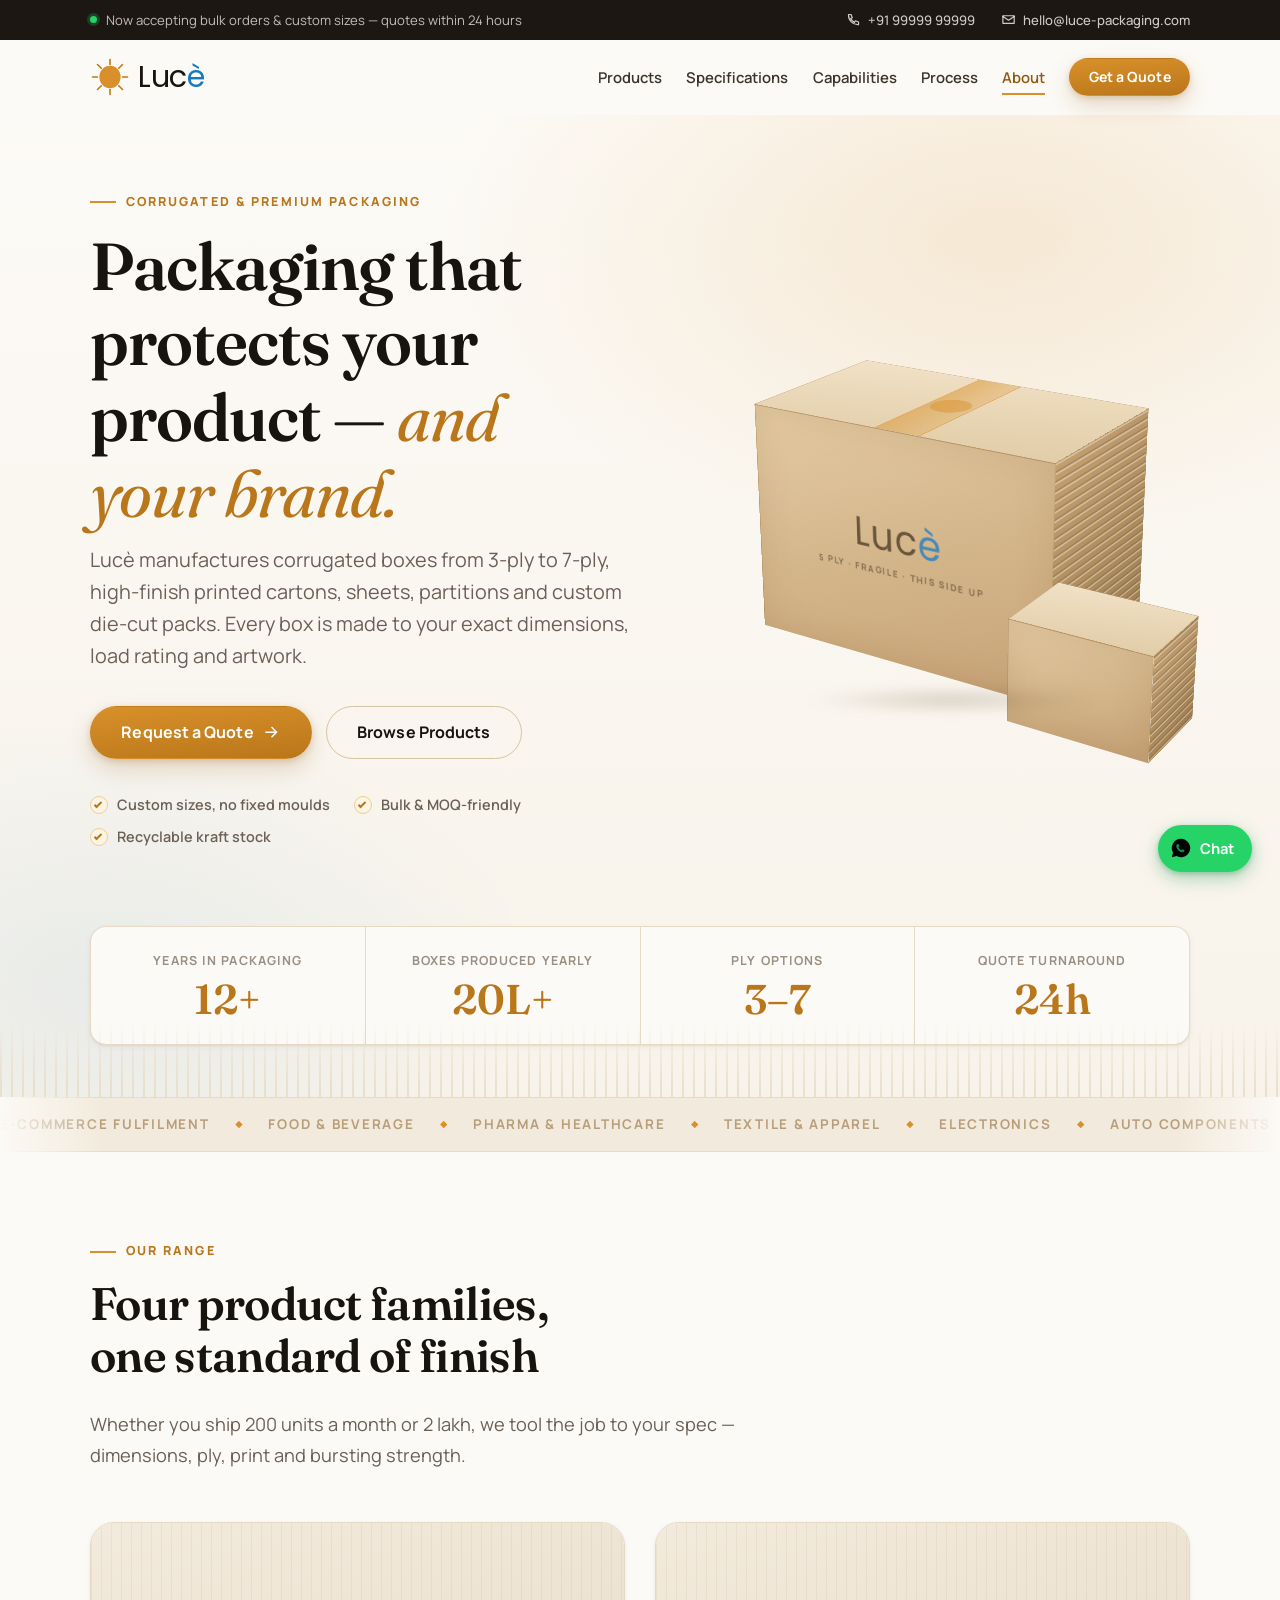
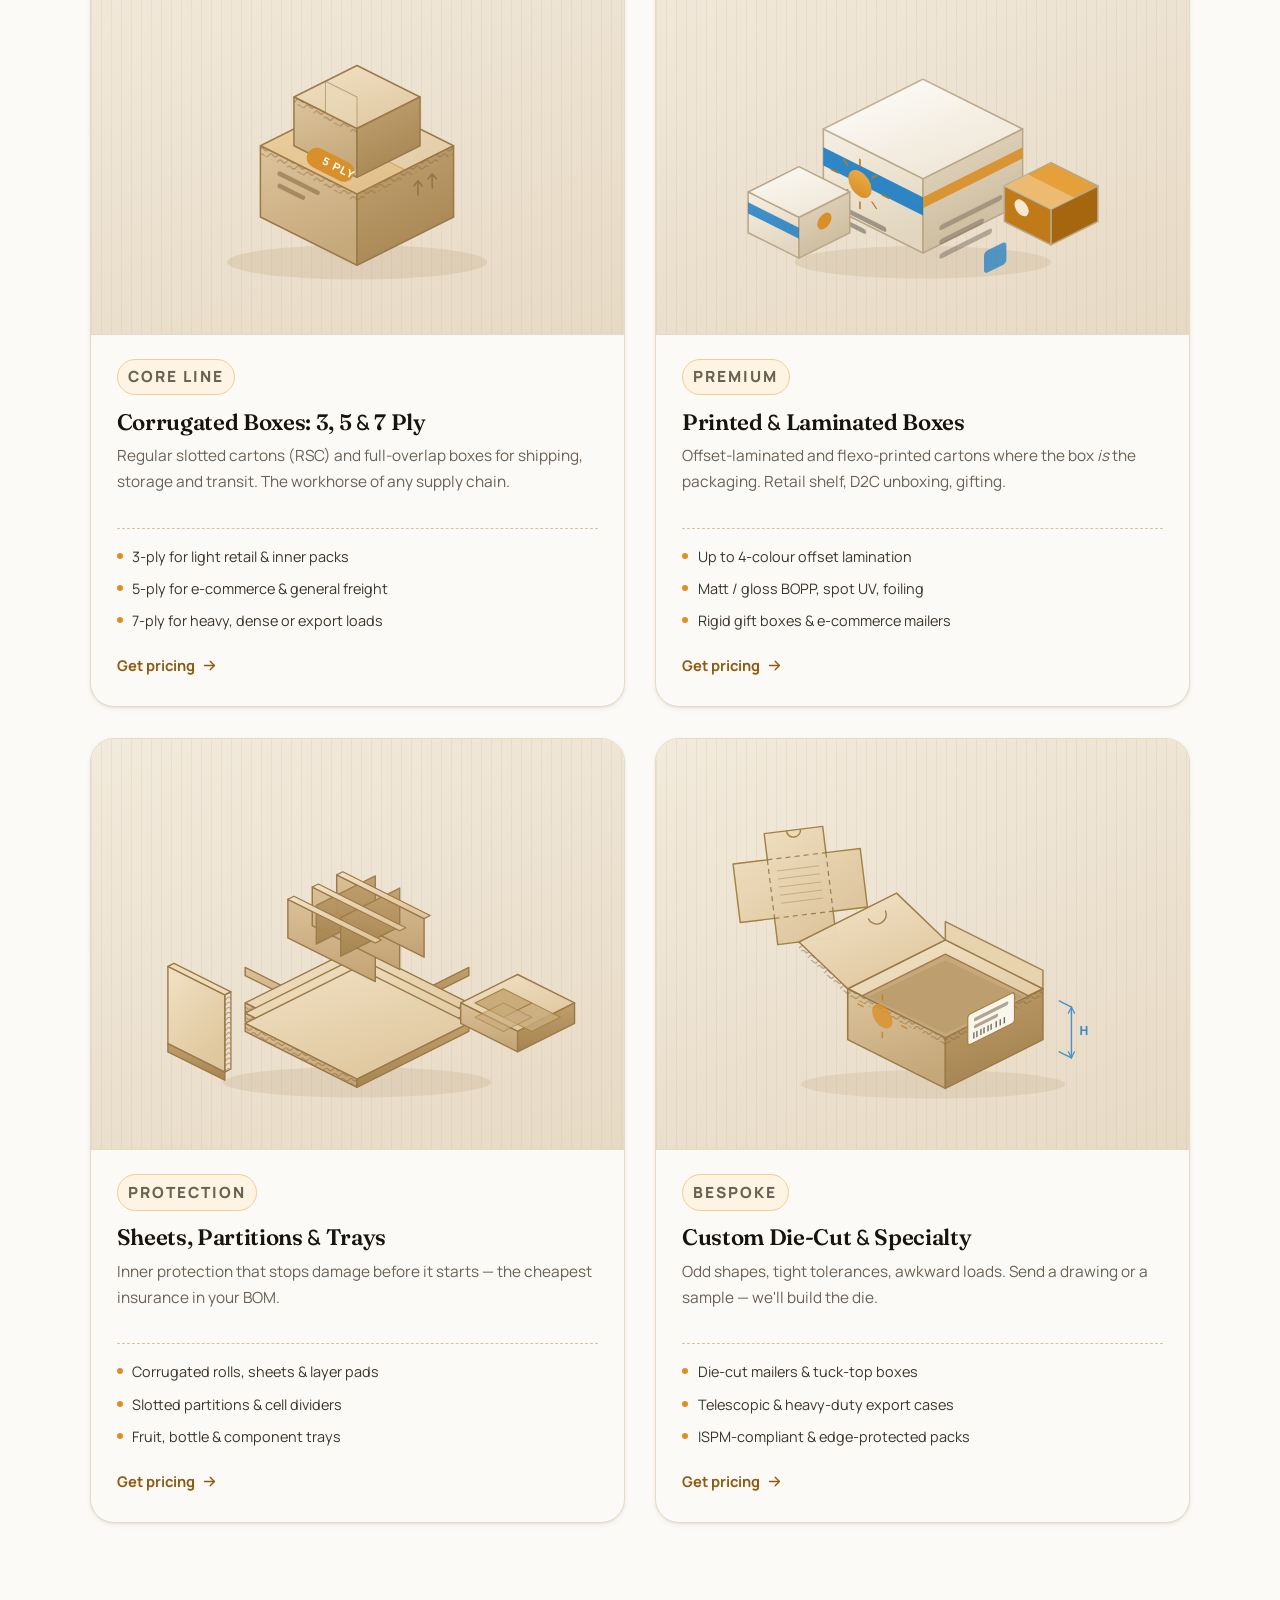
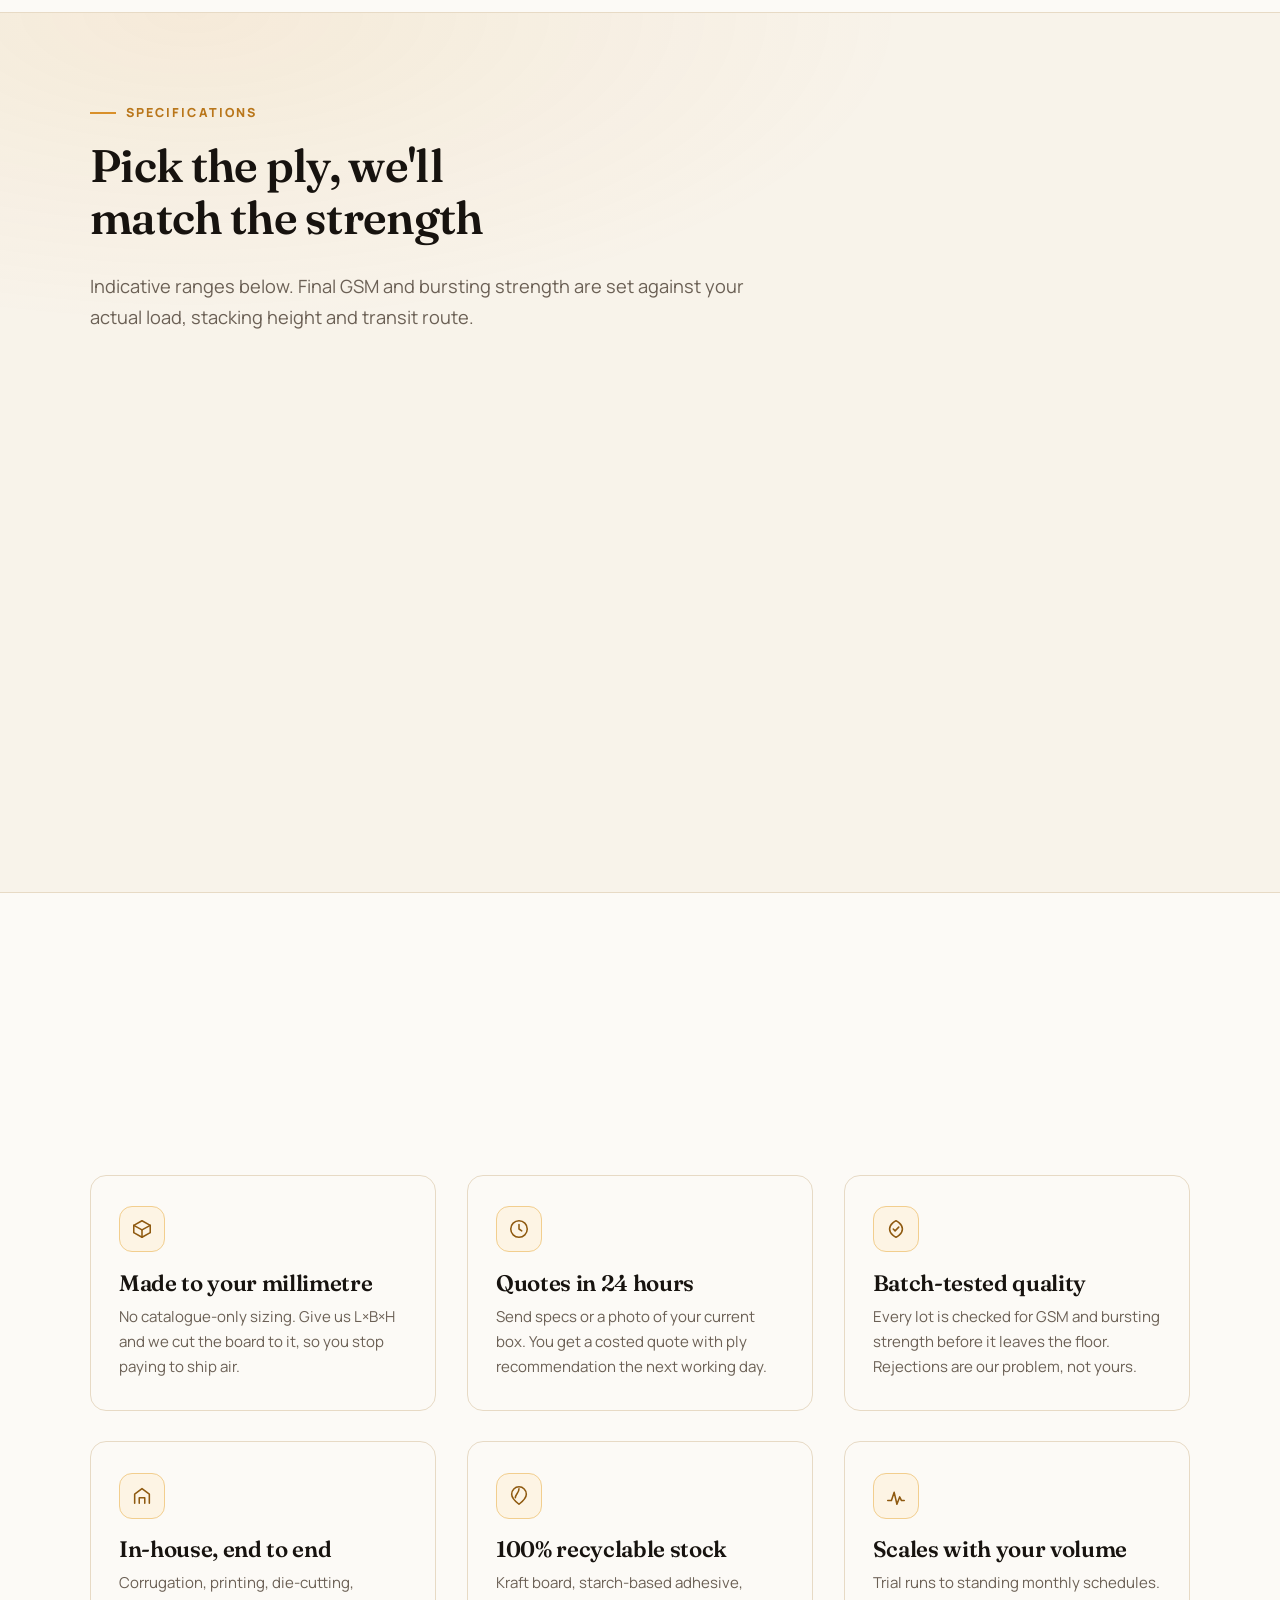
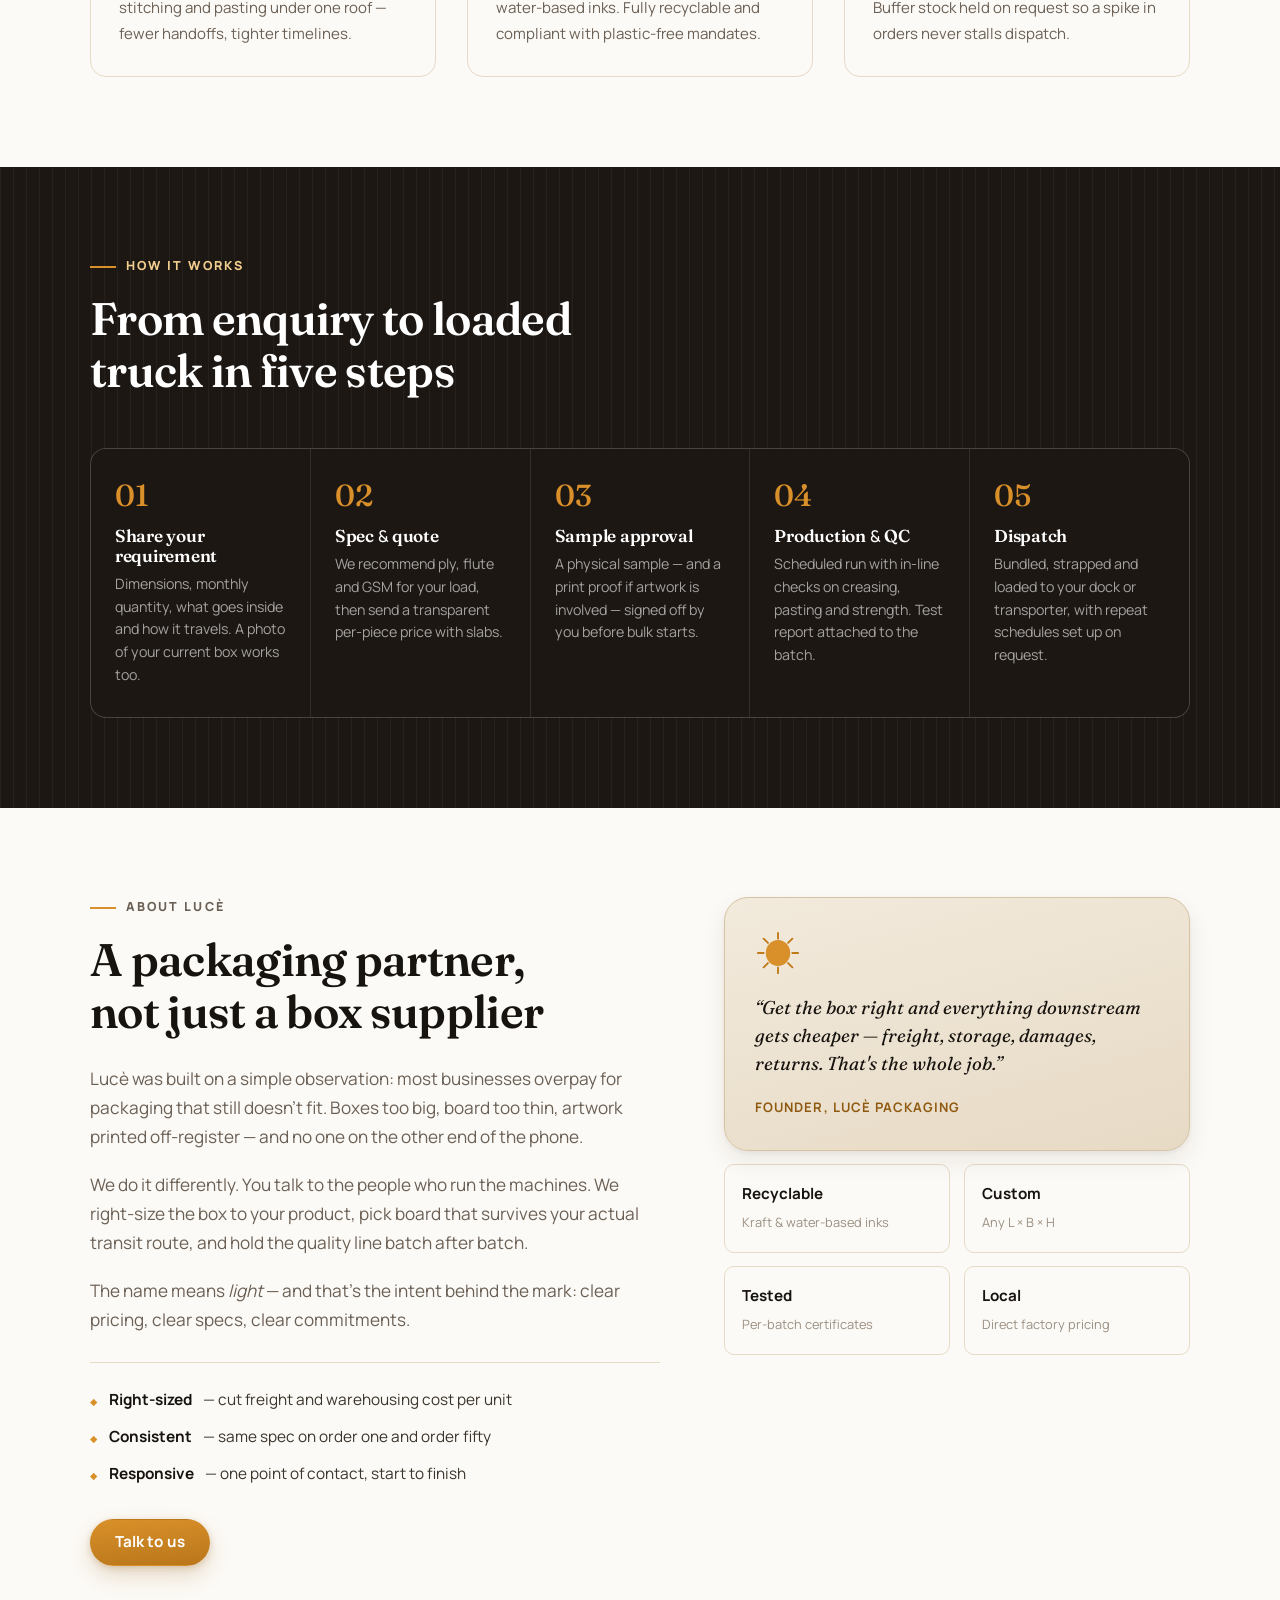
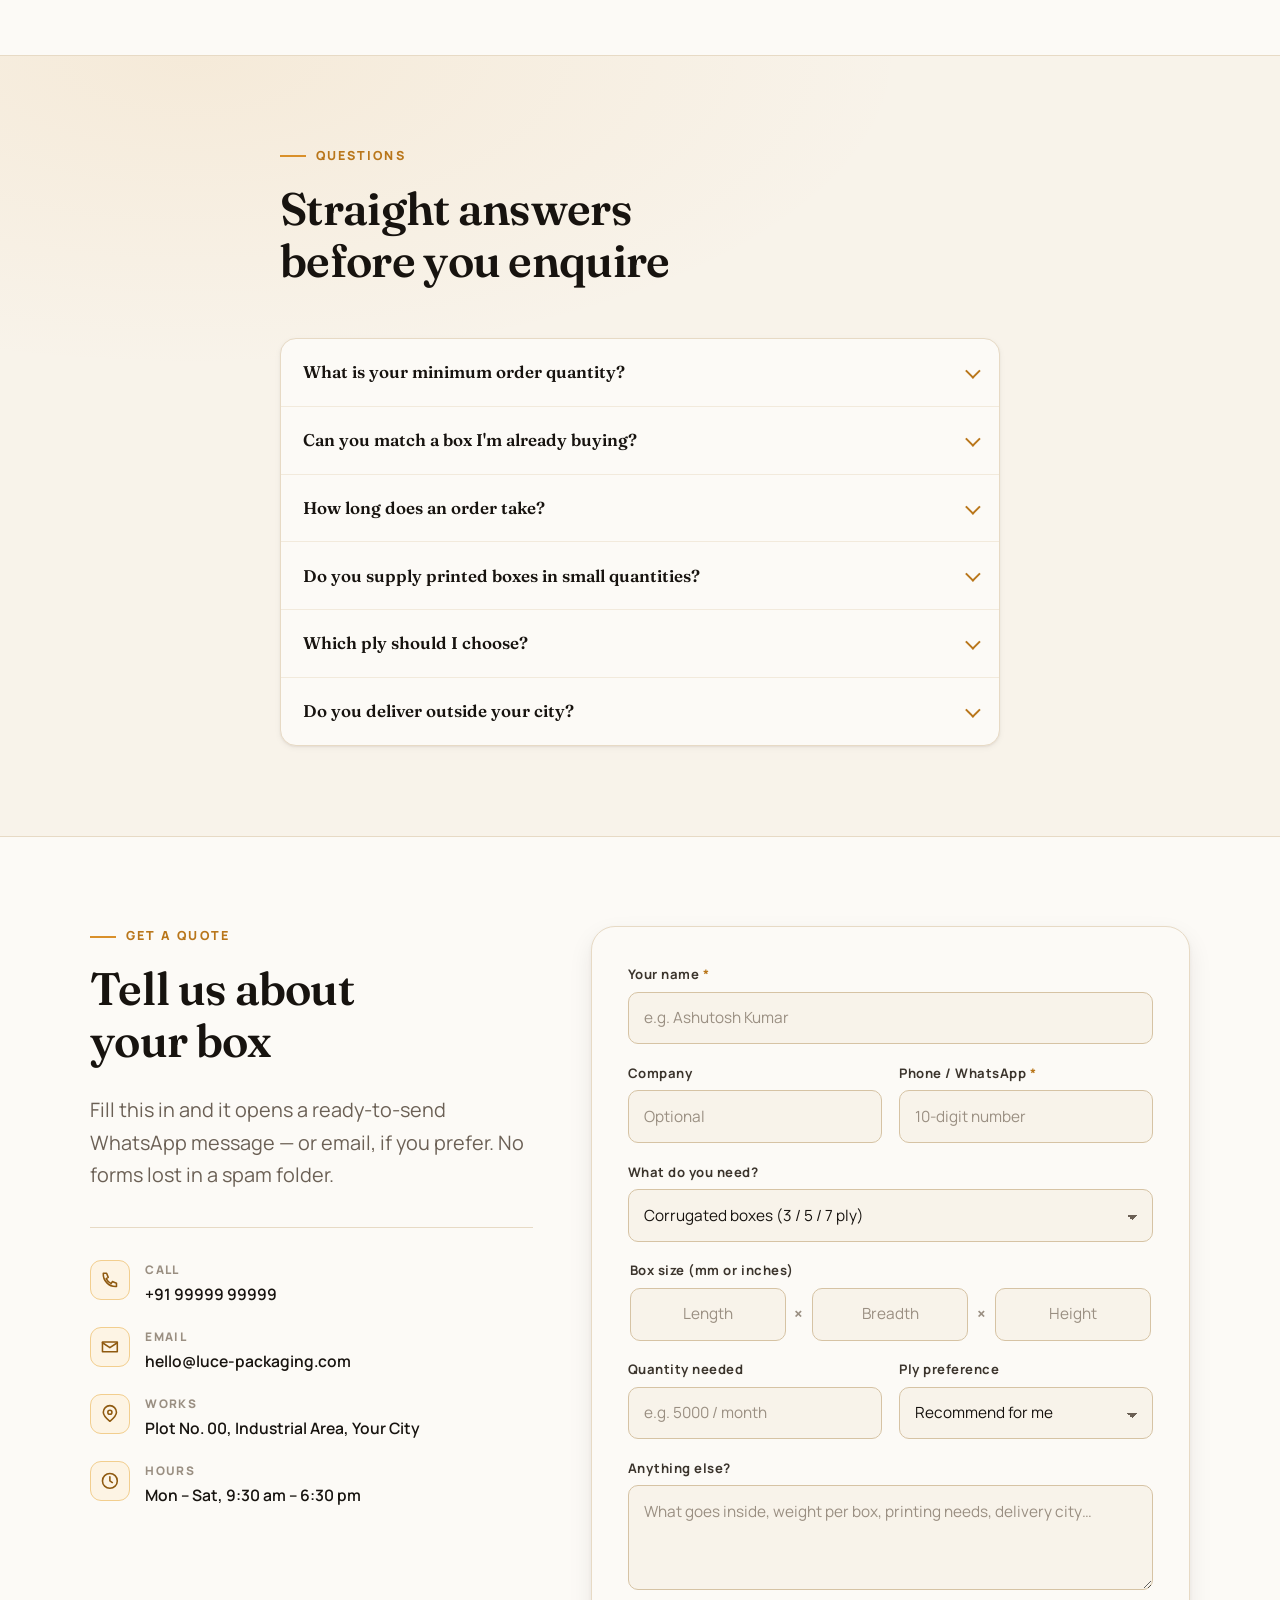
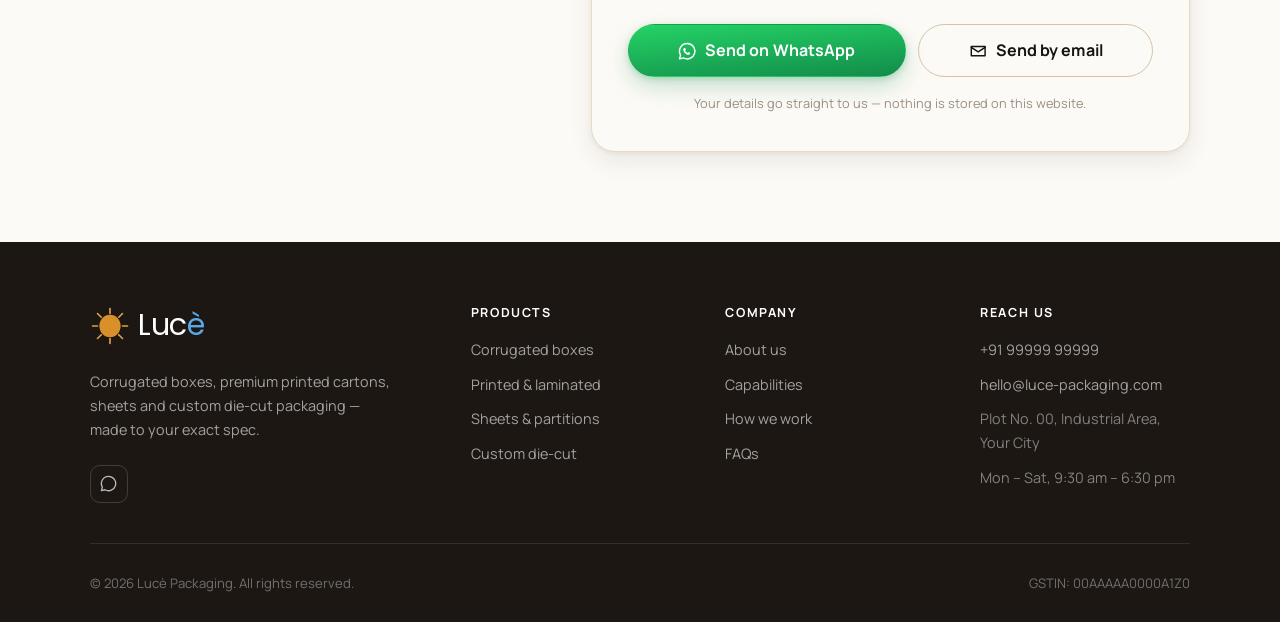
==== commit f88a768d: "update domain" ====
--- a/docs/index.html
+++ b/docs/index.html
@@ -12,15 +12,15 @@
 <meta name="keywords" content="corrugated box manufacturer, 5 ply boxes, printed cartons, die cut mailer, packaging sheets, partitions, export packaging">
 <meta name="author" content="Lucè Packaging">
 <meta name="theme-color" content="#D9902A">
-<link rel="canonical" href="https://your-username.github.io/luce-packaging/">
+<link rel="canonical" href="https://lucepackagingsolutions.com/">
 
 <!-- Open Graph / social preview. Absolute URLs are required — scrapers cannot
      resolve relative paths. -->
 <meta property="og:type" content="website">
-<meta property="og:url" content="https://your-username.github.io/luce-packaging/">
+<meta property="og:url" content="https://lucepackagingsolutions.com/">
 <meta property="og:title" content="Lucè — Corrugated Boxes &amp; Premium Packaging">
 <meta property="og:description" content="Corrugated boxes, printed premium cartons and custom die-cut packaging. Built to your size, strength and brand.">
-<meta property="og:image" content="https://your-username.github.io/luce-packaging/static/img/og-image.png">
+<meta property="og:image" content="https://lucepackagingsolutions.com/static/img/og-image.png">
 <meta name="twitter:card" content="summary_large_image">
 
 <link rel="icon" href="static/img/favicon.svg" type="image/svg+xml">
@@ -41,9 +41,9 @@
   "@context": "https://schema.org",
   "@type": "LocalBusiness",
   "name": "Lucè Packaging",
-  "url": "https://your-username.github.io/luce-packaging/",
+  "url": "https://lucepackagingsolutions.com/",
   "description": "Lucè manufactures corrugated boxes, printed premium cartons, sheets, partitions and custom die-cut packaging. 3-ply to 7-ply, made to your exact size and strength.",
-  "image": "https://your-username.github.io/luce-packaging/static/img/og-image.png",
+  "image": "https://lucepackagingsolutions.com/static/img/og-image.png",
   "telephone": "+919999999999",
   "email": "hello@luce-packaging.com",
   "address": {
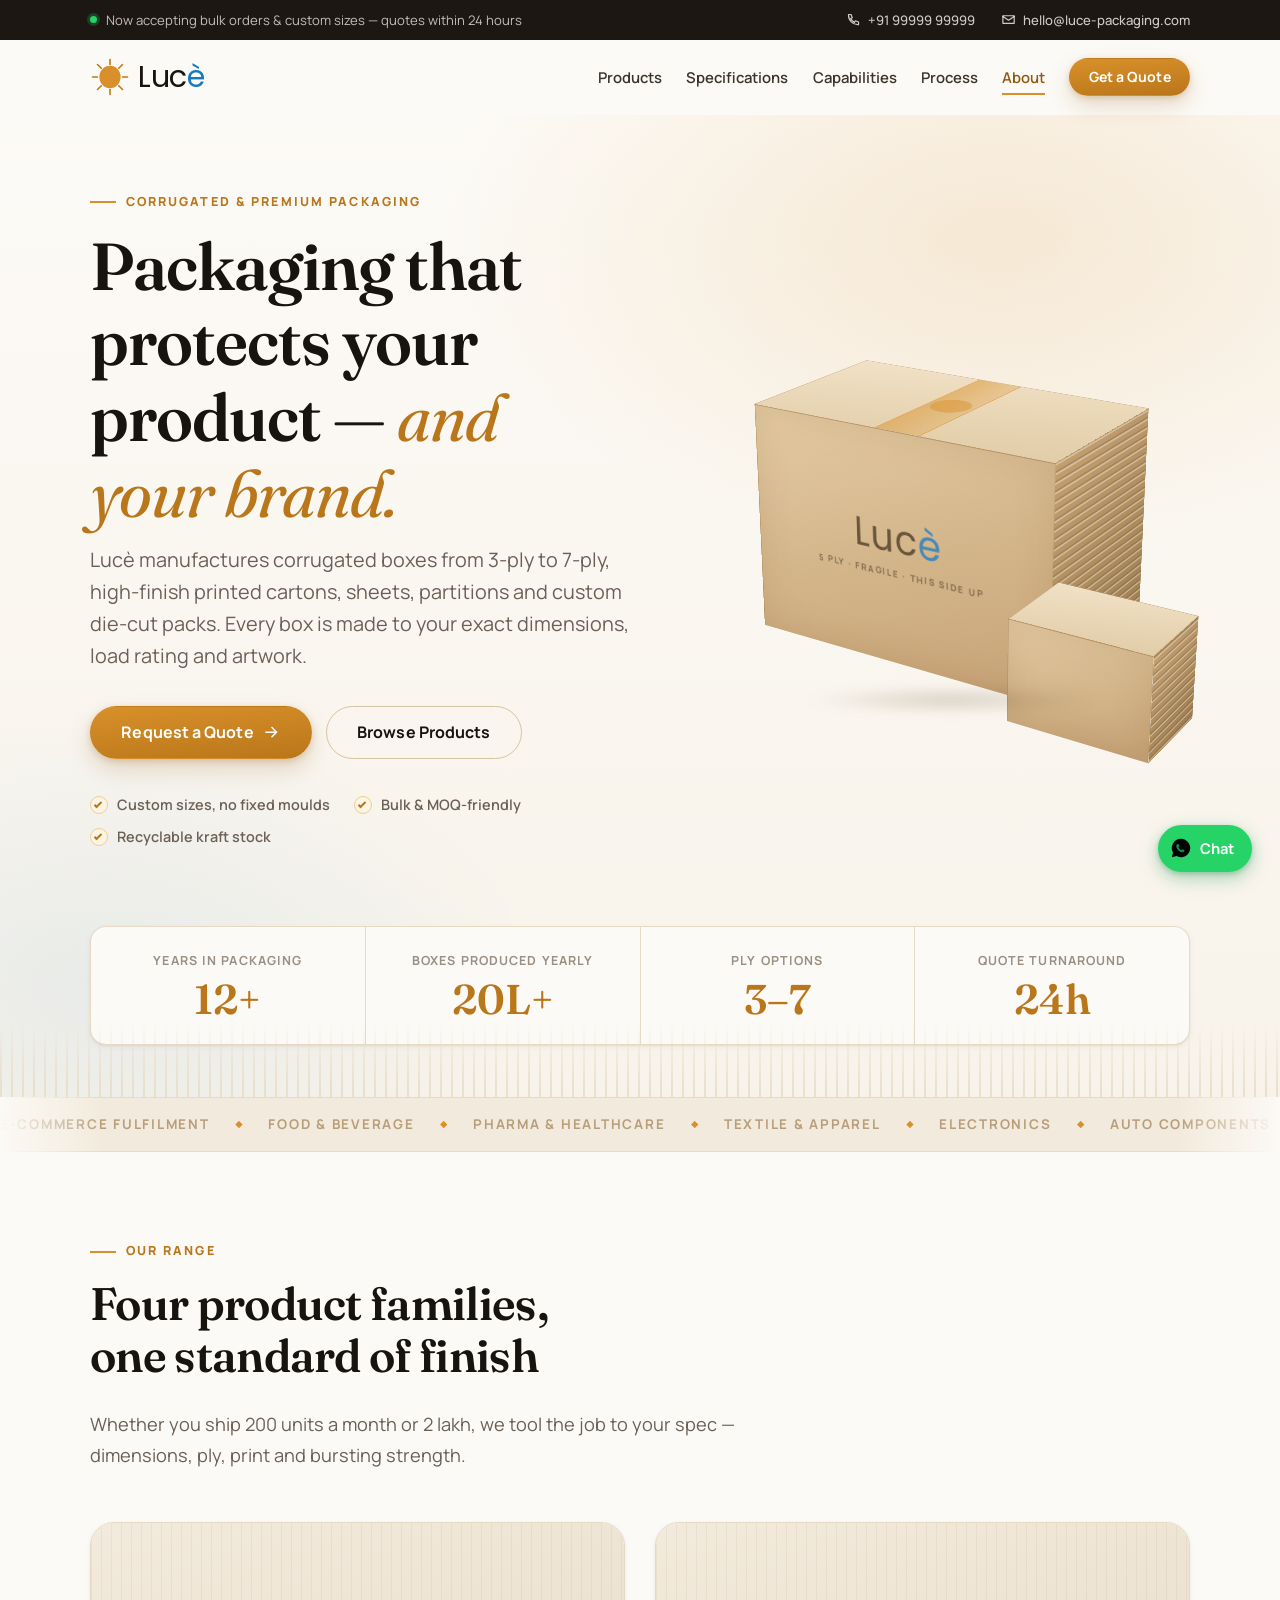
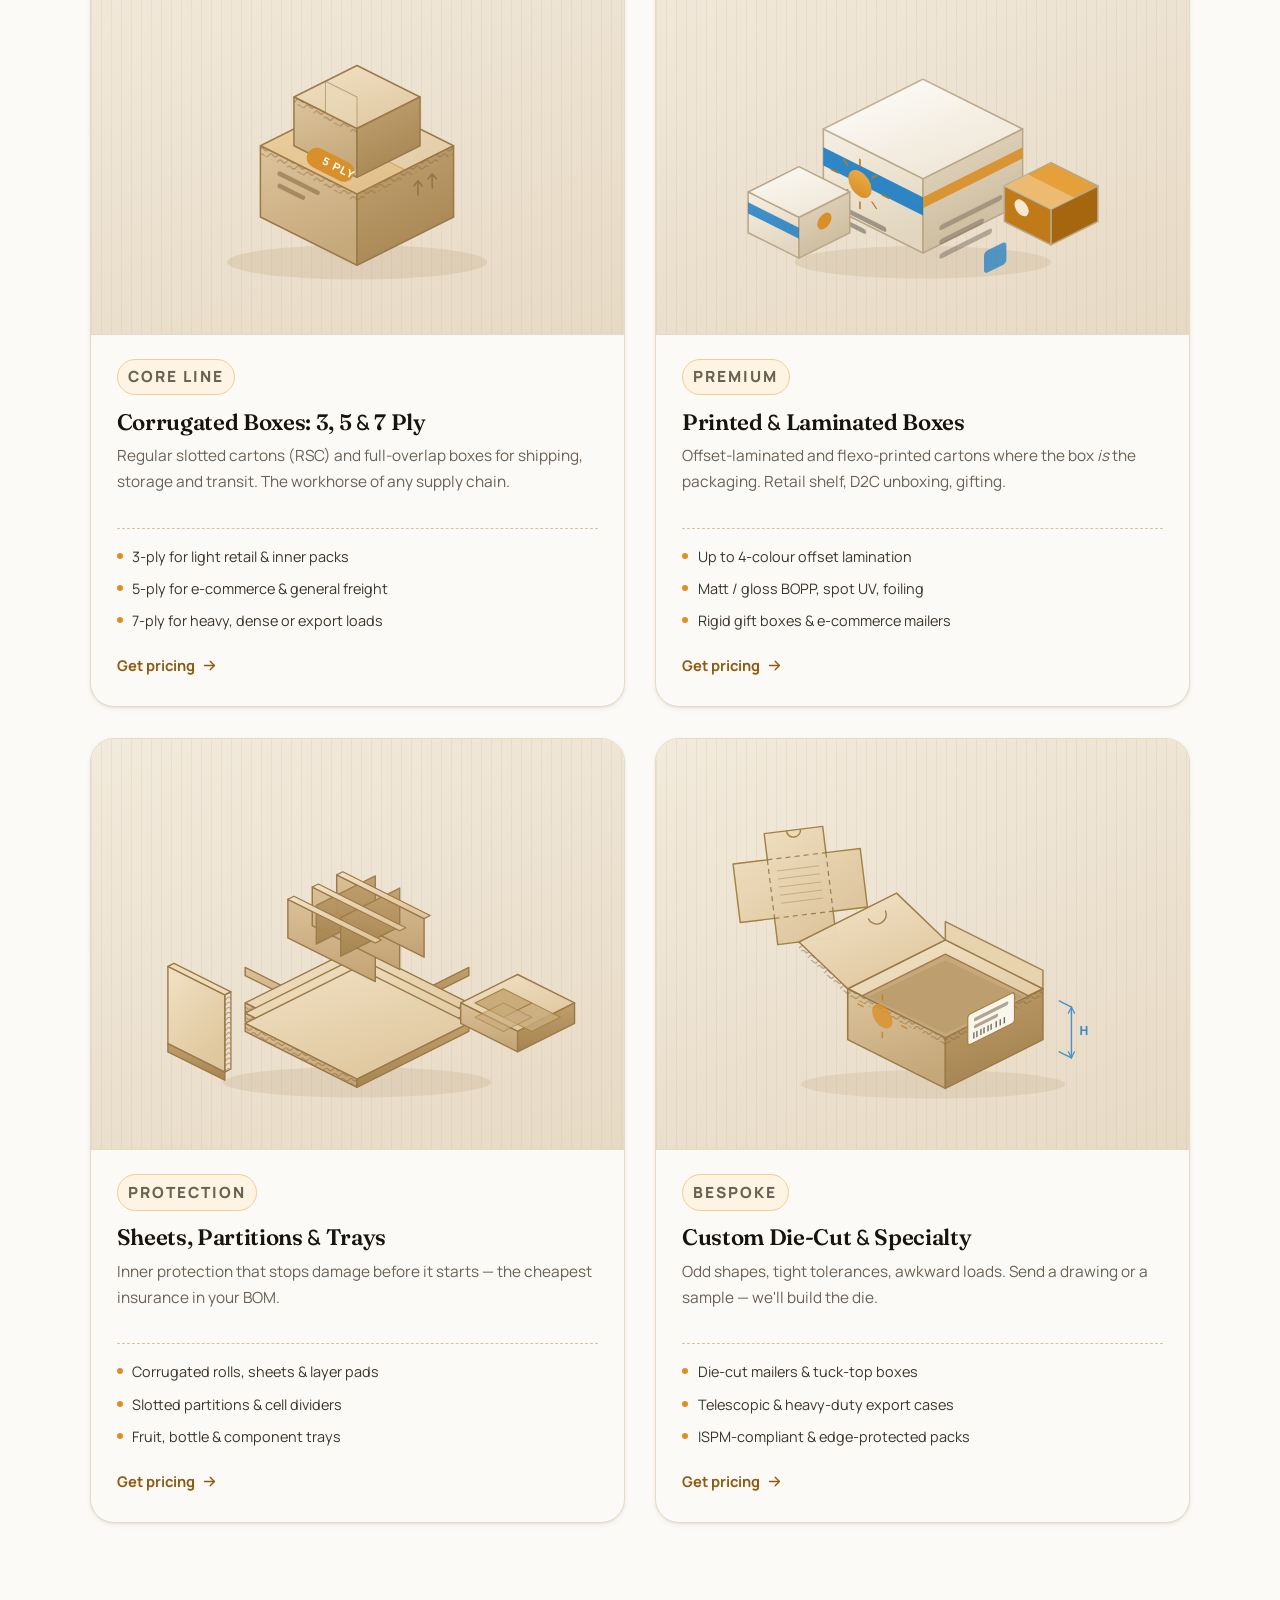
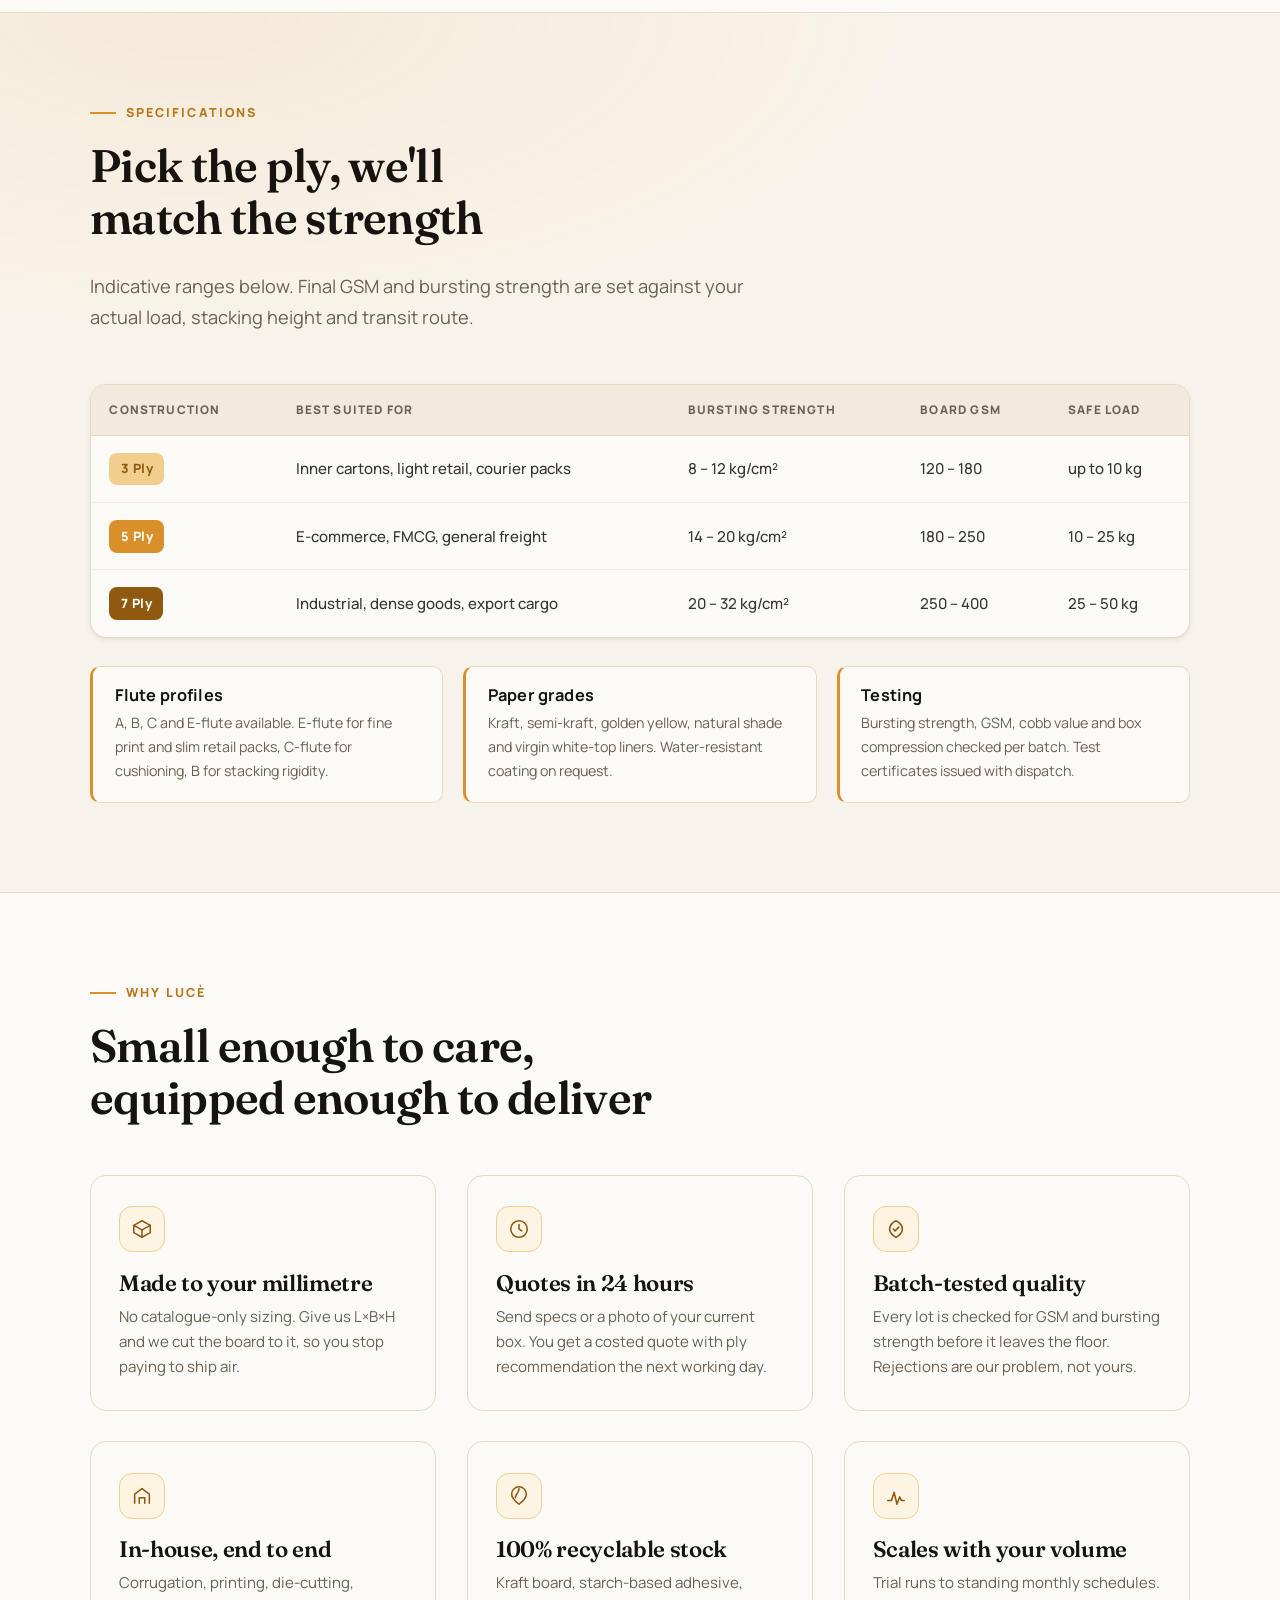
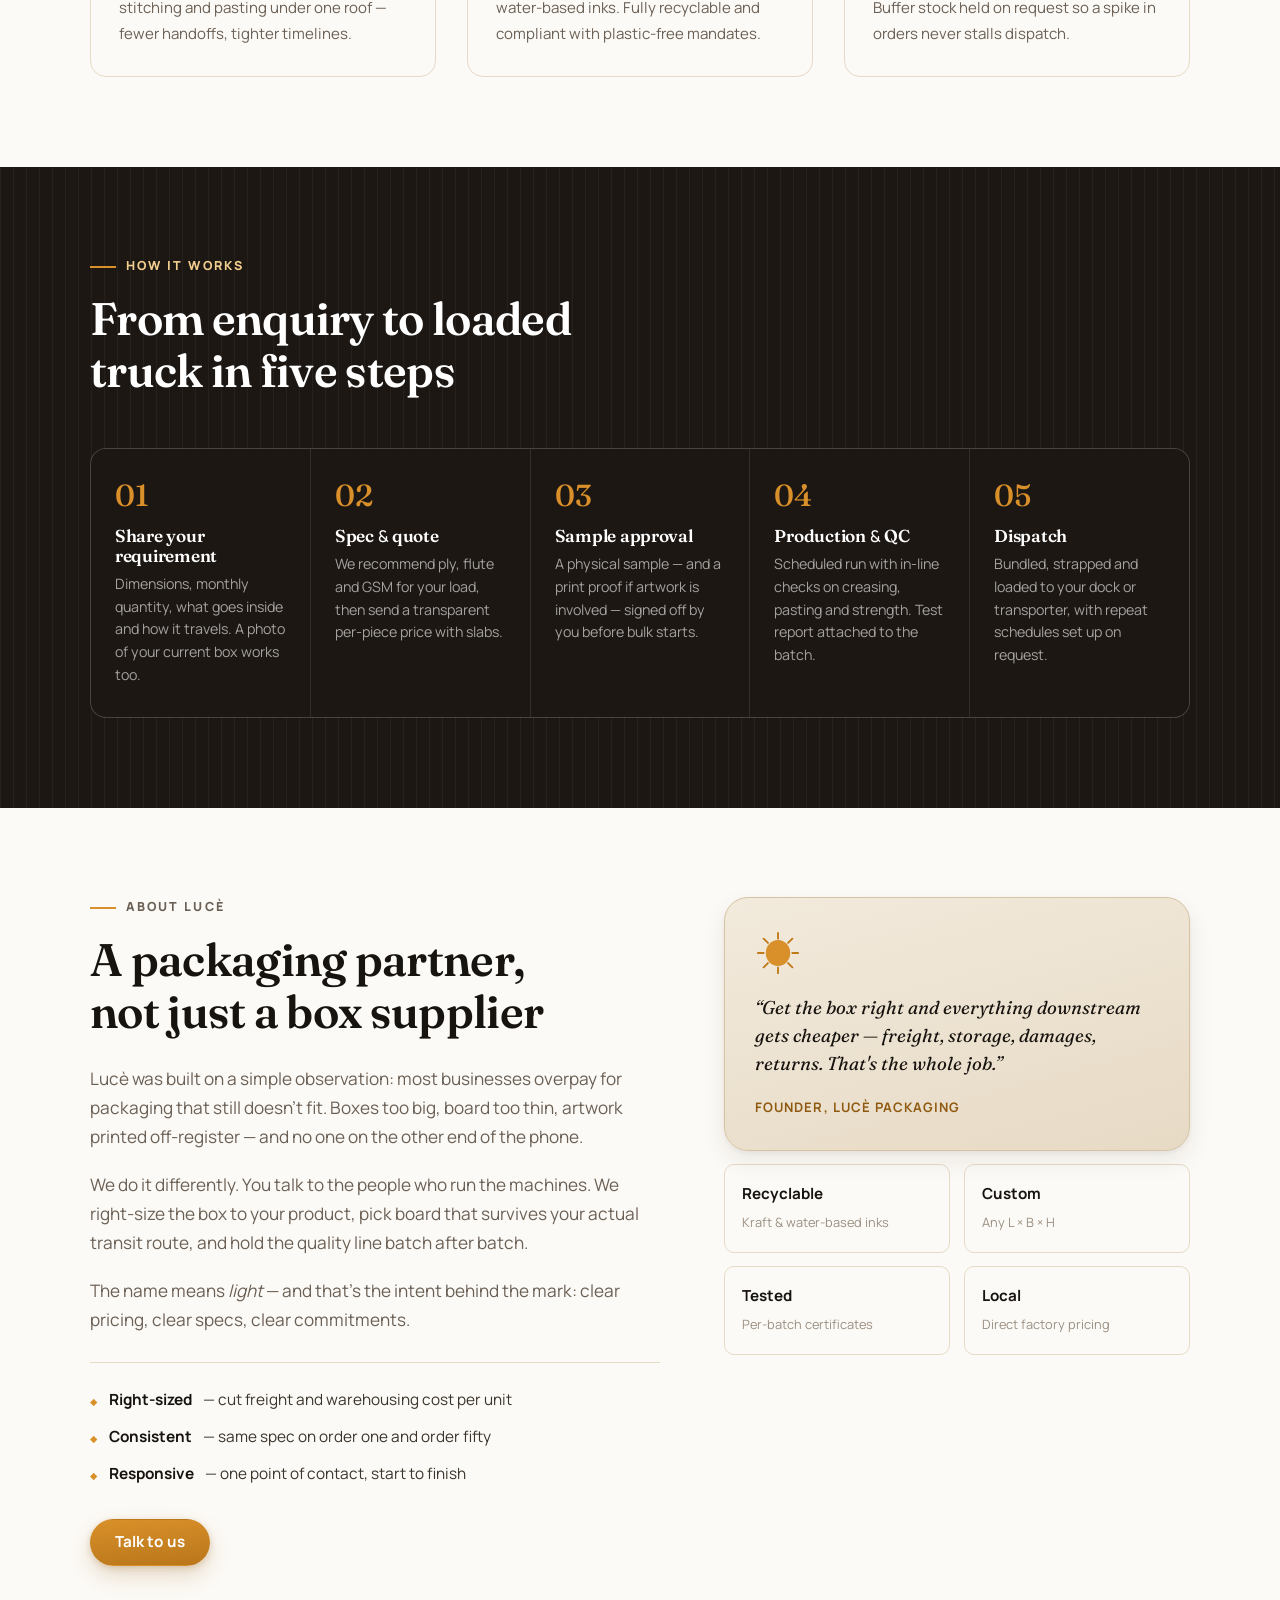
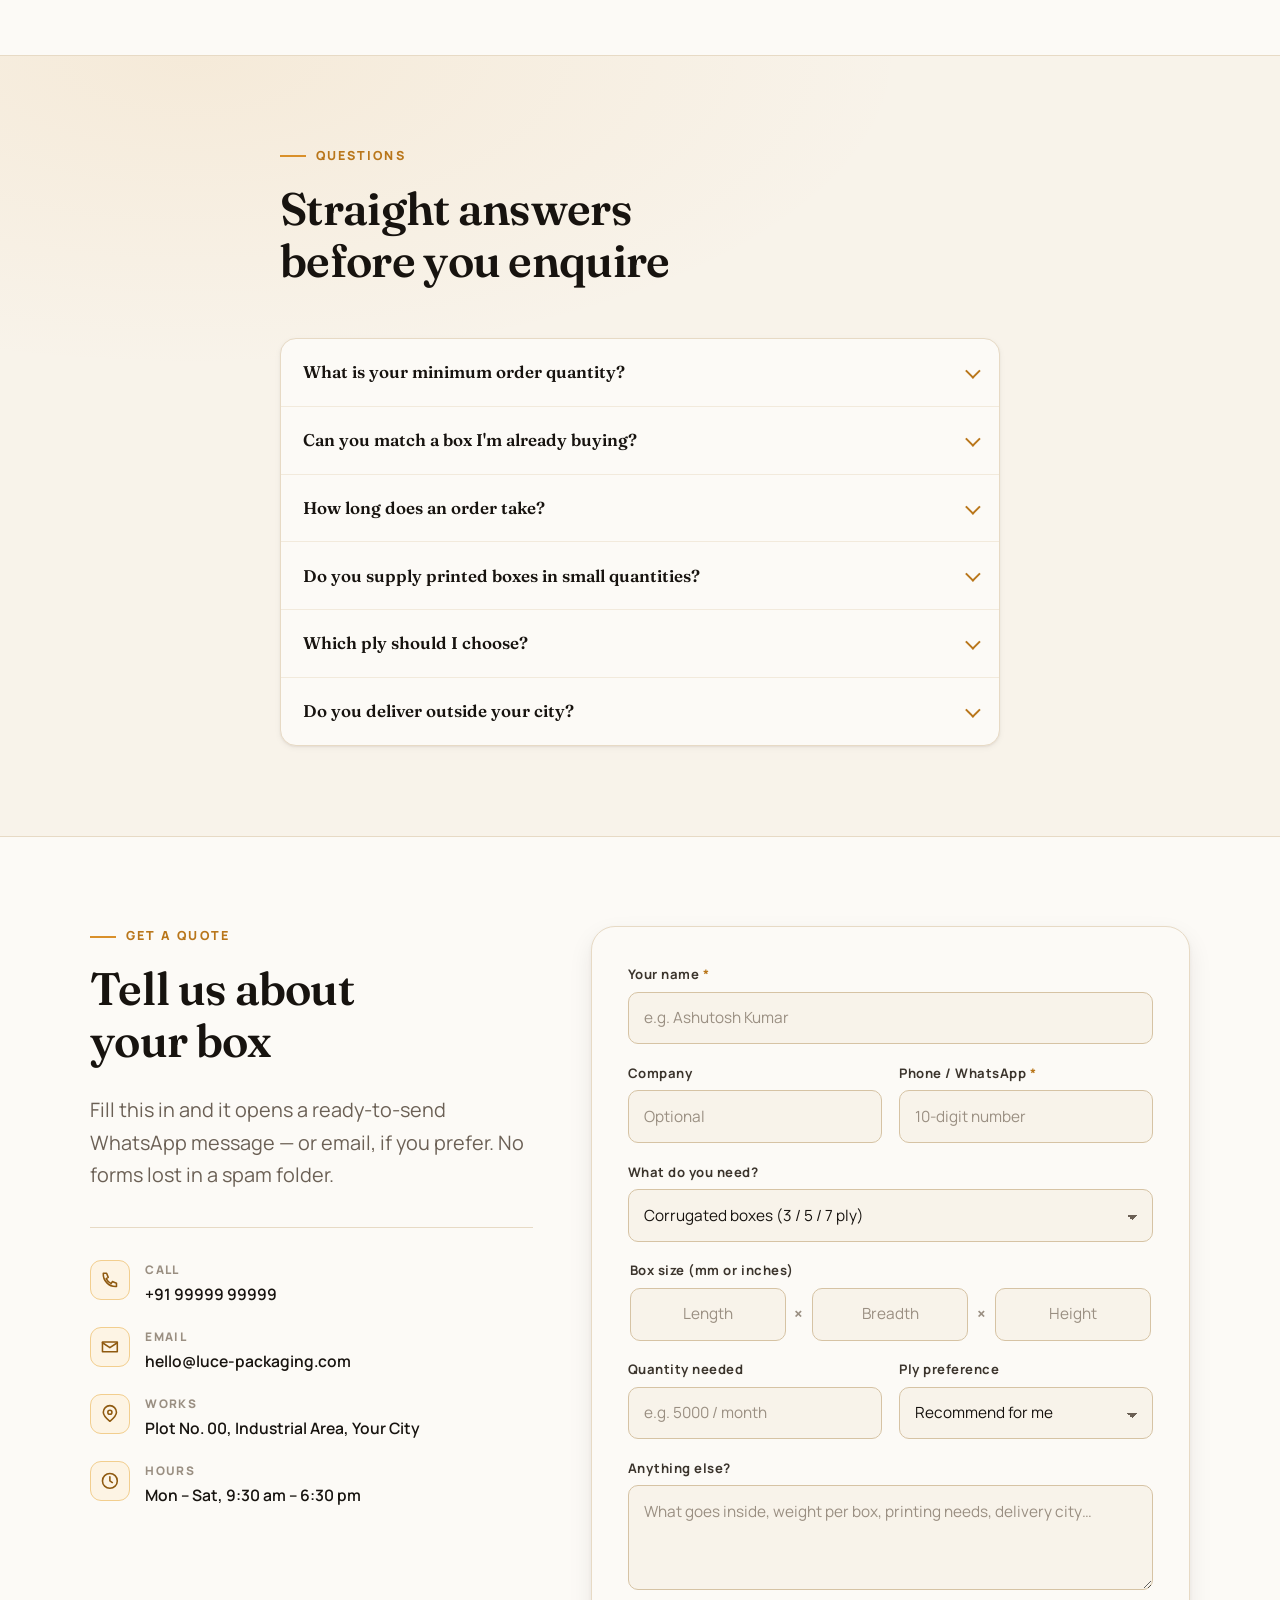
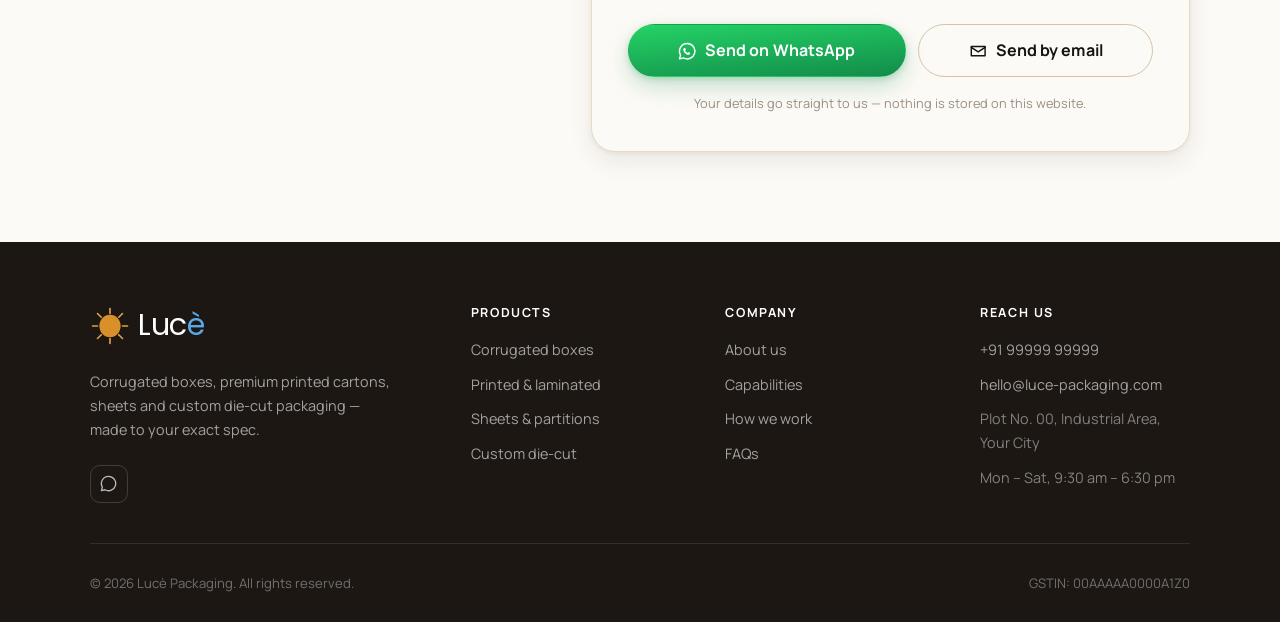
==== commit e9f15b4e: "update domain" ====
--- a/docs/index.html
+++ b/docs/index.html
@@ -12,15 +12,15 @@
 <meta name="keywords" content="corrugated box manufacturer, 5 ply boxes, printed cartons, die cut mailer, packaging sheets, partitions, export packaging">
 <meta name="author" content="Lucè Packaging">
 <meta name="theme-color" content="#D9902A">
-<link rel="canonical" href="https://lucepackagingsolutions.com/">
+<link rel="canonical" href="https://skumarashutosh.github.io/luce-packaging-web/">
 
 <!-- Open Graph / social preview. Absolute URLs are required — scrapers cannot
      resolve relative paths. -->
 <meta property="og:type" content="website">
-<meta property="og:url" content="https://lucepackagingsolutions.com/">
+<meta property="og:url" content="https://skumarashutosh.github.io/luce-packaging-web/">
 <meta property="og:title" content="Lucè — Corrugated Boxes &amp; Premium Packaging">
 <meta property="og:description" content="Corrugated boxes, printed premium cartons and custom die-cut packaging. Built to your size, strength and brand.">
-<meta property="og:image" content="https://lucepackagingsolutions.com/static/img/og-image.png">
+<meta property="og:image" content="https://skumarashutosh.github.io/luce-packaging-web/static/img/og-image.png">
 <meta name="twitter:card" content="summary_large_image">
 
 <link rel="icon" href="static/img/favicon.svg" type="image/svg+xml">
@@ -41,9 +41,9 @@
   "@context": "https://schema.org",
   "@type": "LocalBusiness",
   "name": "Lucè Packaging",
-  "url": "https://lucepackagingsolutions.com/",
+  "url": "https://skumarashutosh.github.io/luce-packaging-web/",
   "description": "Lucè manufactures corrugated boxes, printed premium cartons, sheets, partitions and custom die-cut packaging. 3-ply to 7-ply, made to your exact size and strength.",
-  "image": "https://lucepackagingsolutions.com/static/img/og-image.png",
+  "image": "https://skumarashutosh.github.io/luce-packaging-web/static/img/og-image.png",
   "telephone": "+919999999999",
   "email": "hello@luce-packaging.com",
   "address": {
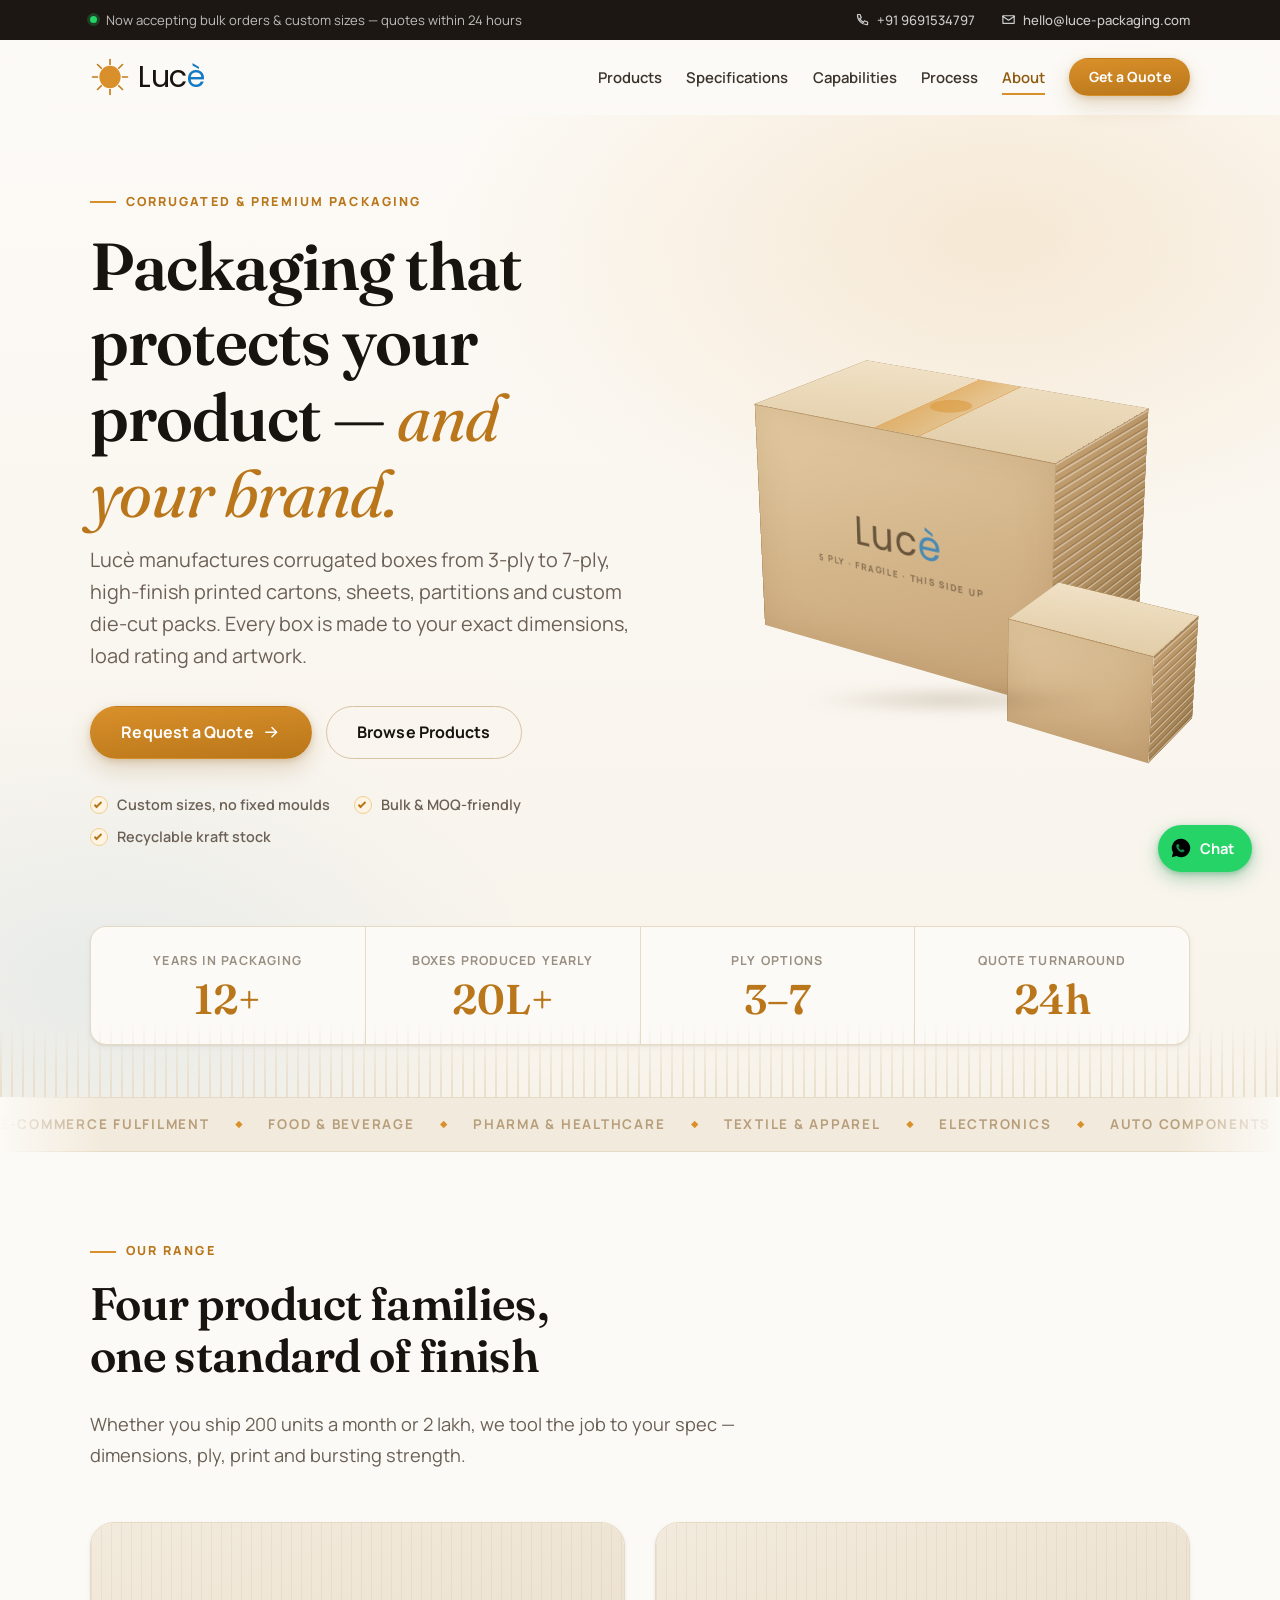
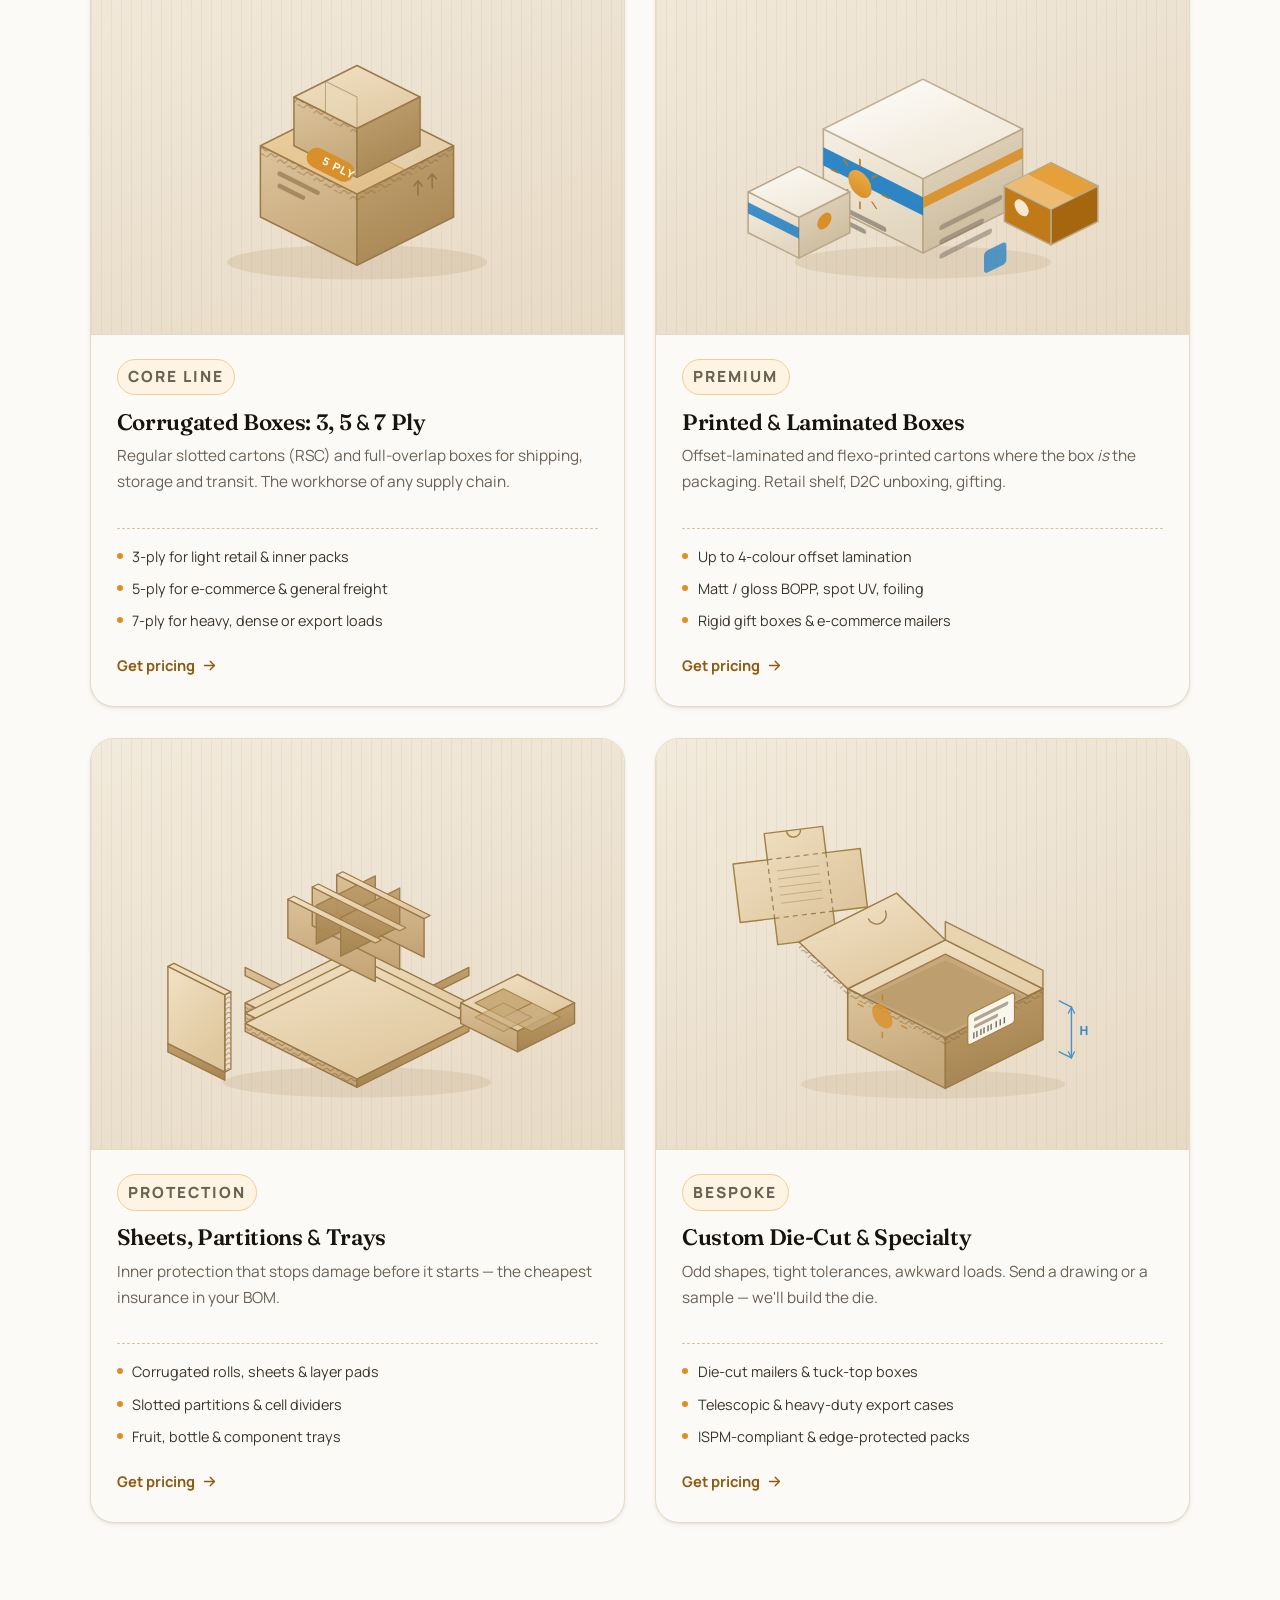
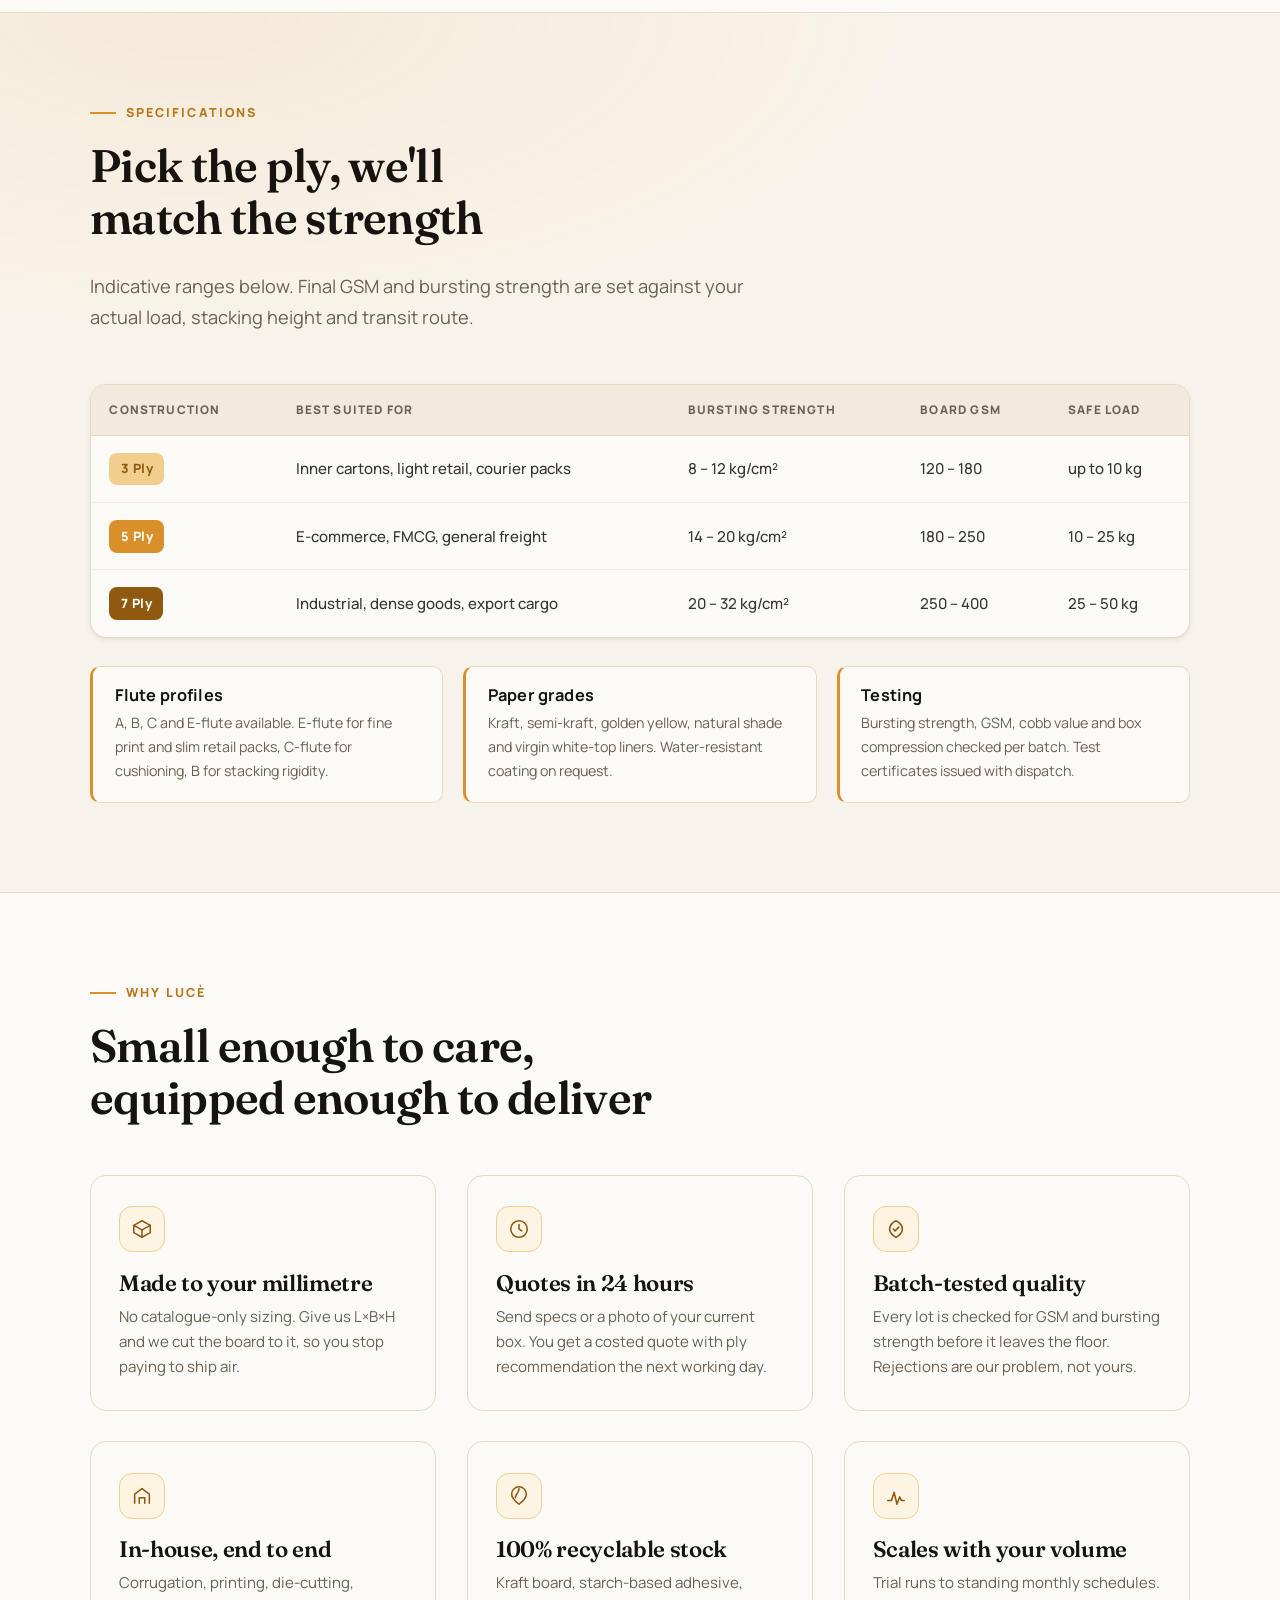
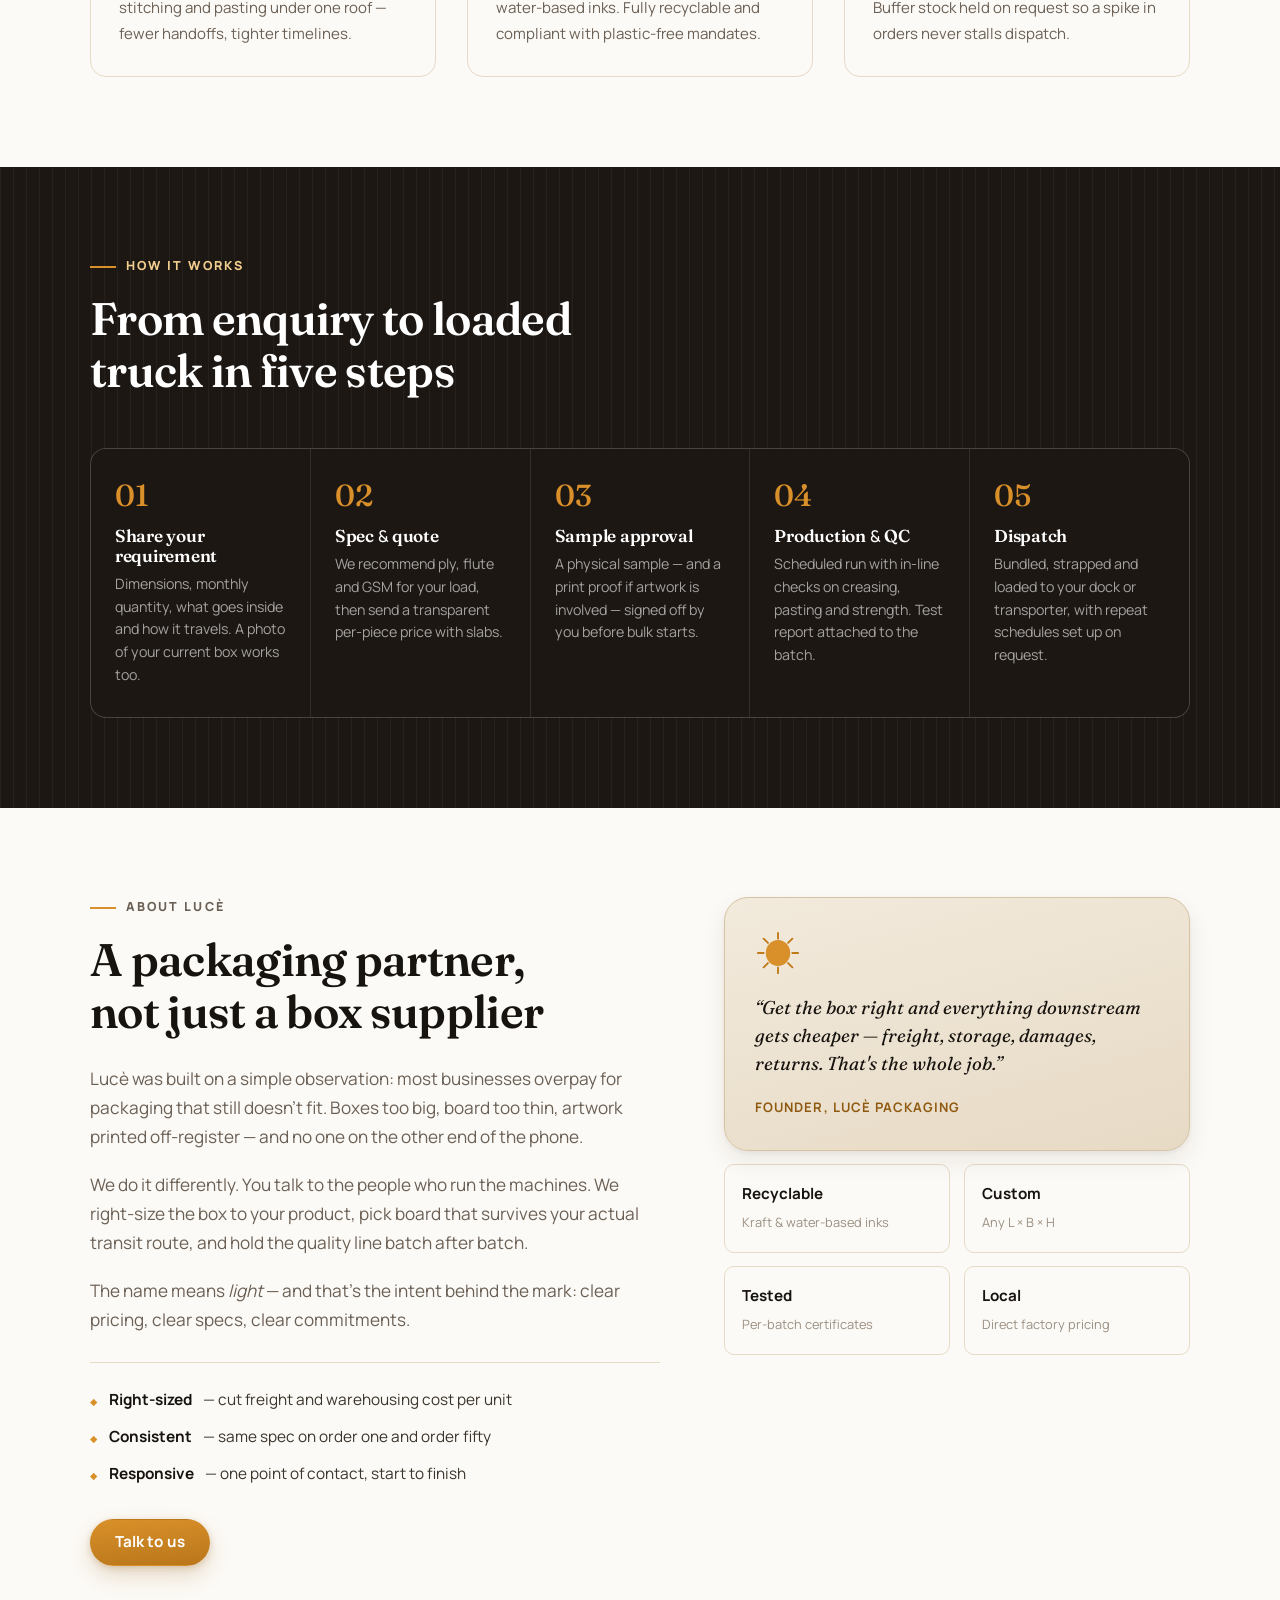
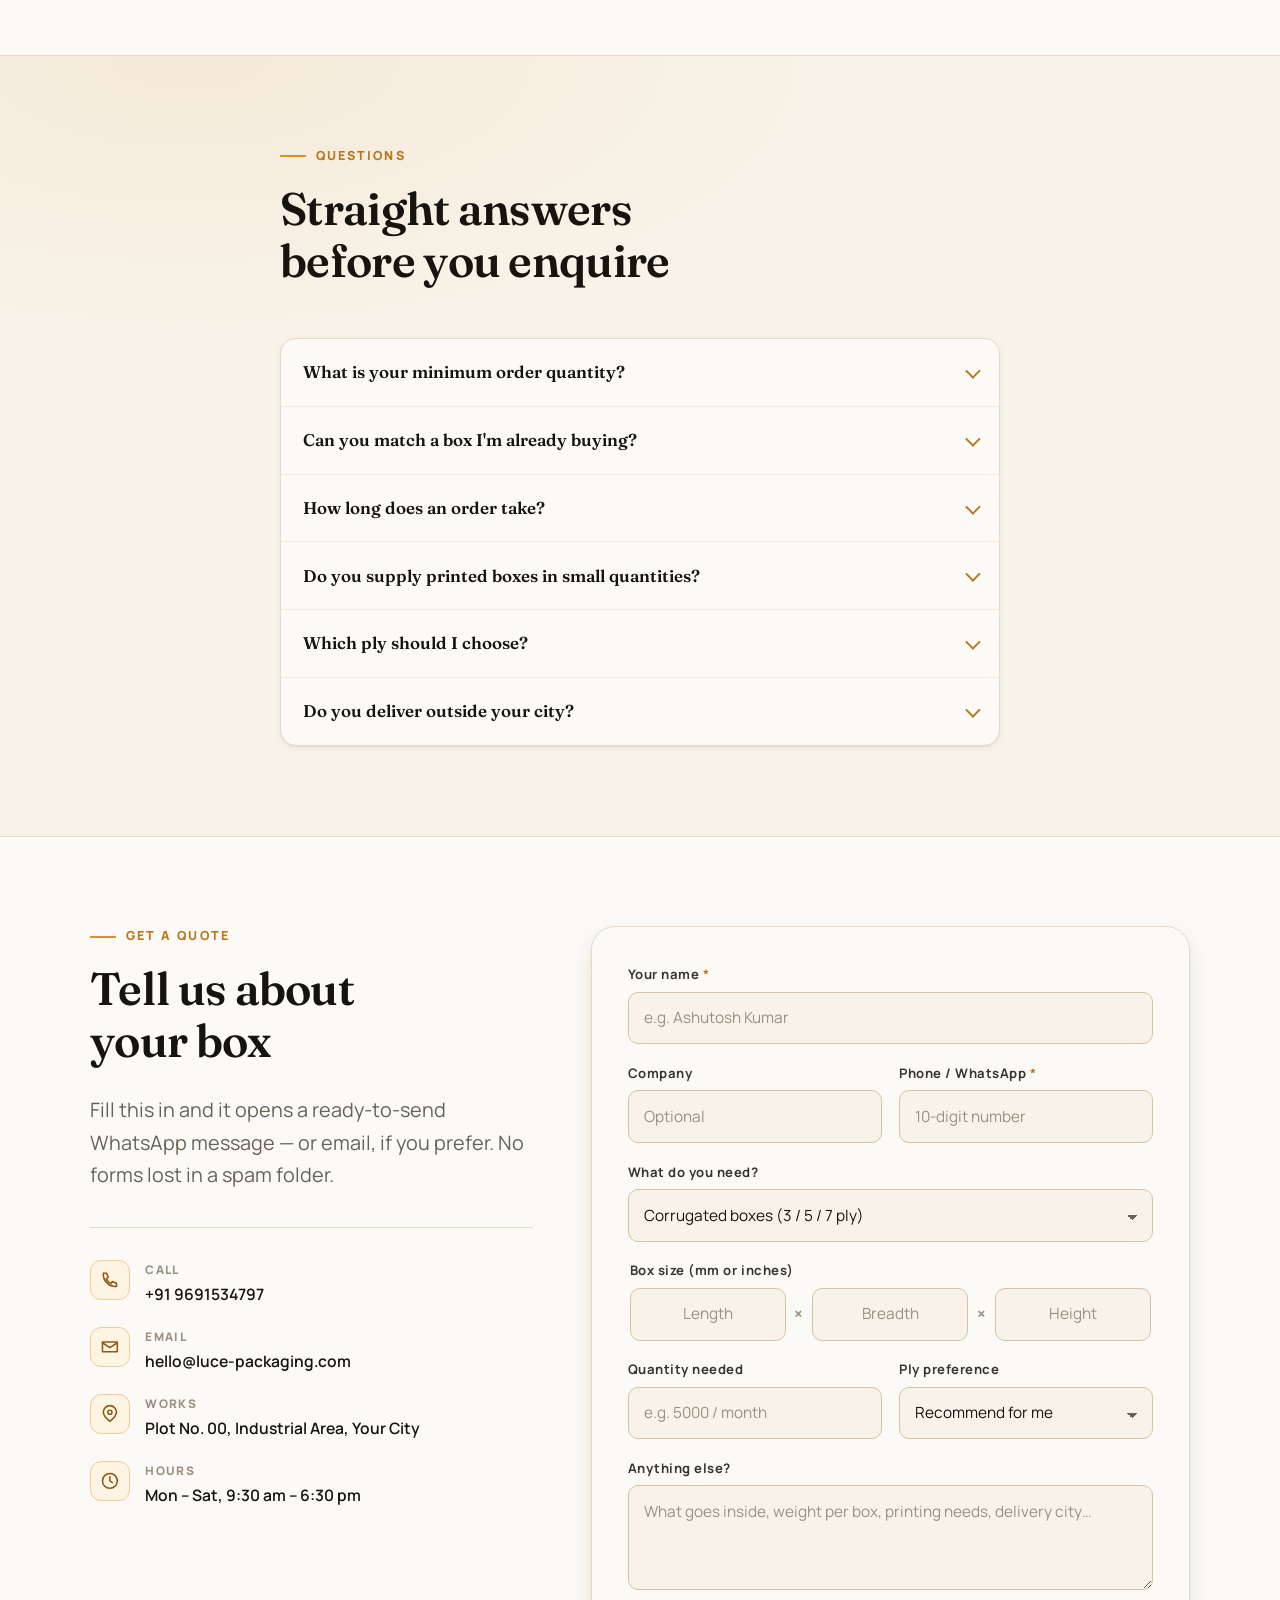
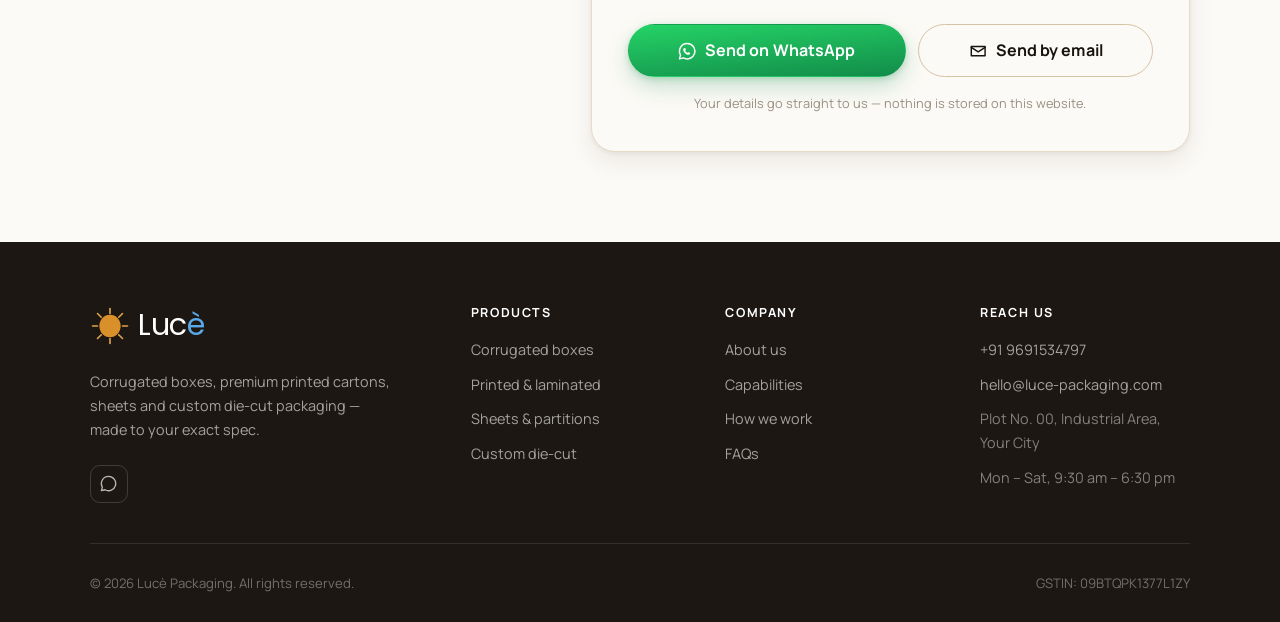
==== commit 2f9d9fb0: "update phone no. and GST Code" ====
--- a/docs/index.html
+++ b/docs/index.html
@@ -68,7 +68,7 @@
       Now accepting bulk orders &amp; custom sizes — quotes within 24 hours
     </p>
     <div class="topbar__links">
-      <a href="tel:+919999999999"><svg class="ico" viewBox="0 0 24 24" aria-hidden="true"><path d="M4 4h4l2 5-2.5 1.5a12 12 0 0 0 6 6L15 14l5 2v4a15 15 0 0 1-16-16Z"/></svg><span>+91 99999 99999</span></a>
+      <a href="tel:+919999999999"><svg class="ico" viewBox="0 0 24 24" aria-hidden="true"><path d="M4 4h4l2 5-2.5 1.5a12 12 0 0 0 6 6L15 14l5 2v4a15 15 0 0 1-16-16Z"/></svg><span>+91 9691534797</span></a>
       <a href="mailto:hello@luce-packaging.com"><svg class="ico" viewBox="0 0 24 24" aria-hidden="true"><path d="M3 6h18v12H3z"/><path d="m3 7 9 6 9-6"/></svg><span>hello@luce-packaging.com</span></a>
     </div>
   </div>
@@ -413,7 +413,7 @@
         <ul class="quote__contact">
           <li>
             <span class="quote__ico"><svg class="ico" viewBox="0 0 24 24" aria-hidden="true"><path d="M4 4h4l2 5-2.5 1.5a12 12 0 0 0 6 6L15 14l5 2v4a15 15 0 0 1-16-16Z"/></svg></span>
-            <div><strong>Call</strong><a href="tel:+919999999999">+91 99999 99999</a></div>
+            <div><strong>Call</strong><a href="tel:+919999999999">+91 9691534797</a></div>
           </li>
           <li>
             <span class="quote__ico"><svg class="ico" viewBox="0 0 24 24" aria-hidden="true"><path d="M3 6h18v12H3z"/><path d="m3 7 9 6 9-6"/></svg></span>
@@ -537,7 +537,7 @@
         <h4>Company</h4>        <a href="#about">About us</a>        <a href="#capability">Capabilities</a>        <a href="#process">How we work</a>        <a href="#faq">FAQs</a>      </nav>
       <div class="foot-col">
         <h4>Reach us</h4>
-        <a href="tel:+919999999999">+91 99999 99999</a>
+        <a href="tel:+919999999999">+91 9691534797</a>
         <a href="mailto:hello@luce-packaging.com">hello@luce-packaging.com</a>
         <span>Plot No. 00, Industrial Area, Your City</span>
         <span>Mon – Sat, 9:30 am – 6:30 pm</span>
@@ -545,7 +545,7 @@
     </div>
 
     <div class="foot-bottom">
-      <p>&copy; 2026 Lucè Packaging. All rights reserved.</p>      <p class="foot-bottom__gst">GSTIN: 00AAAAA0000A1Z0</p>    </div>
+      <p>&copy; 2026 Lucè Packaging. All rights reserved.</p>      <p class="foot-bottom__gst">GSTIN: 09BTQPK1377L1ZY</p>    </div>
   </div>
 </footer>
 
